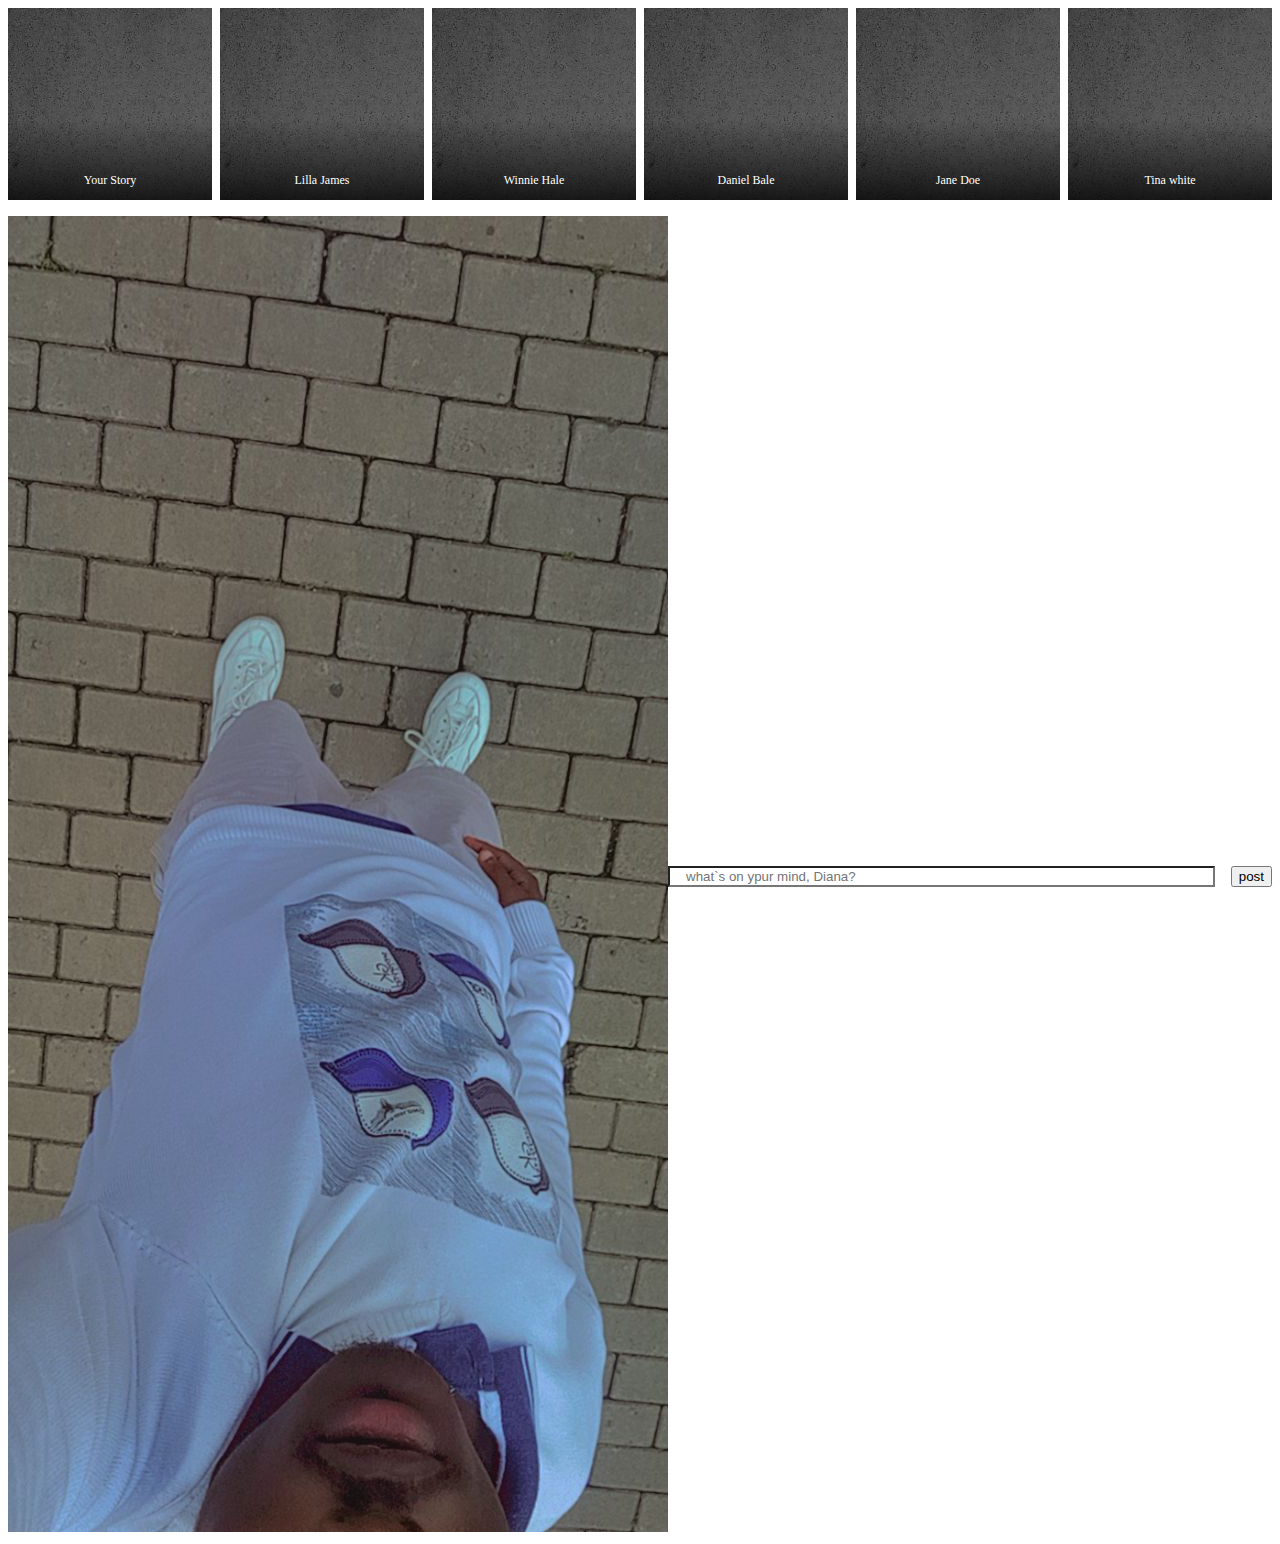
==== index.html @ 3f9f5243 "initial commit" ====
<!DOCTYPE html>
<html lang="en">
    <head>
        <meta charset="UTF-8">
        <meta name="viewport" content="width=device-width, initial-scale=1.0">
        <title>agilleSocial - esponsive Social Media</title>
        <link rel="stylesheet" href="https://unicons.iconscount.com/release/v2.1.6/css/unicons.css">
        <link type="text/css" rel="stylesheet" href="style.css">
    </head>
    <body>
        
        <!-----------------------------------MIDDLE---------------------------------->
        <div class="middle">
        <!-----------------------------------STORIES--------------------------------->
           <div class="stories">
                <div class="story">
                    <div class="profile-photo">
                        <img src="images/Snapchat-1071818339.jpg">
                    </div>
                    <p class="name">Your Story</p>
                </div>
                <div class="story">
                    <div class="profile-photo">
                        <img src="images/Snapchat-1071818339.jpg">
                    </div>
                    <p class="name">Lilla James</p>
                </div>
                <div class="story">
                    <div class="profile-photo">
                        <img src="images/Snapchat-1071818339.jpg">
                    </div>
                    <p class="name">Winnie Hale</p>
                </div>
                <div class="story">
                    <div class="profile-photo">
                        <img src="images/Snapchat-1071818339.jpg">
                    </div>
                    <p class="name">Daniel Bale</p>
                </div>
                <div class="story">
                    <div class="profile-photo">
                        <img src="images/Snapchat-1071818339.jpg">
                    </div>
                    <p class="name">Jane Doe</p>
                </div>
                <div class="story">
                    <div class="profile-photo">
                        <img src="images/Snapchat-1071818339.jpg">
                    </div>
                    <p class="name">Tina white</p>
                </div>
            </div> 
        <!-----------------------------------END OF STORIES--------------------------------->
            <form class="create-post">
                <div class="profile-picture">
                    <img src="images/Snapchat-456088513.jpg">
                </div>
                <input type="text" placeholder="what`s on ypur mind, Diana?" id="create-post">
                <input type="submit" value="post" class="btn btn-primary">
            </form>
           
        </div>
    </body>
</html>
---- style.css ----
/************** MAIN ******************/

main{
    position: relative;
    top: 5.4rem;
}

.main .container{
    display: grid;
    grid-template-columns: 18vw auto 20vw;
    column-gap: 2rem;
    position: relative;
}

/************** LEFT ******************/

main .container .left{
    height: max-content;
    position: sticky;
    top: var(--sticky-top-left);
}

main .container .left .profile{
    padding: var(--card-padding);
    background: var(--color-white);
    border-radius: var(--card-border-radius);
    display: flex;
    align-items: center;
    column-gap: 1rem;
    width: 100%;
}

/************** SIDEBAR ******************/

.left .sidebar{
    margin-top: 1rem;
    background: var(--color-white);
    border-radius: var(--card-border-radius);
}

.left .sidebar .menu-item{
    display: flex;
    align-items: center;
    height: 4rem;
    cursor: pointer;
    translate: all 300ms ease;
    position: relative;
}

.left .sidebar .menu-item:hover{
    background: var(--color-light);
}

.left .sidebar i {
    font-style: 1.4rem;
    color: var(--color-gray);
    margin-left: 2rem;
    position: relative;
}

.left ,.sidebar i .notification-count{
    background: var(--color-danger);
    color: white;
    font-style: 0.7rem;
    width: fit-content;
    border-radius: 0.8rem;
    padding: 0.1rem 0.4rem;
    position: absolute;
    top: -0.2rem;
    right: -0.3rem;
}

.left .sidebar h3{
    margin-left: 1.5rem;
    font-style: 1rem;
}

.left .sidebar .active{
    background: var(--color-light);
}

.left .sidebar .active i,
.left .sidebar .active h3 {
 color: var(--color-primary);
}

.left .sidebar .active::before{
    content: "";
    display: block;
    width: 0.5rem;
    height: 100%;
    position: absolute;
    background: var(--color-primary);
}

.left .sidebar .menu-item::first-child.active{
    border-top-left-radius: var(--card-border-radius);
    overflow: hidden;
}
.left .sidebar .menu-item::last-child.active{
    border-bottom-left-radius: var(--card-border-radius);
    overflow: hidden;
}

.left .btn{
    margin-top: 1rem;
    width: 100%;
    text-align: center;
    padding: 1rem 0;
}

/************** NOTIFICATION POPUP ******************/

.left .notification-popup{
    position: absolute;
    top: 0;
    left: 110%;
    width: 30rem;
    background: var(--color-white);
    border-radius: var(--card-border-radius);
    padding: var(--card-padding);
    box-shadow: 0 0 2rem hsl(var(--color-primary), 75%, 60% 25%);
    z-index: 8;
    display: none;
}

.left .notification-popup::before{
    content: "";
    width: 1.2rem;
    height: 1.2rem;
    display: block;
    background: var(--color-white);
    position: absolute;
    left: -0.6rem;
    transform: rotate(45deg);
}

.left.notification-popup > div{
    display: flex;
    align-items: start;
    gap: 1rem;
    margin-bottom: 1rem;
}

.left .notification-popup small{
    display: block;
}

/************** MIDDLE ******************/
.middle .stories{
    display: flex;
    justify-content: space-between;
    height: 12rem;
    gap: 0.5rem;

}

.middle .stories .story{
    padding: var(--card-padding);
    border-radius: var(--card-border-radius);
    display: flex;
    flex-direction: column;
    justify-content: space-between;
    align-items: center;
    color: white;
    font-size: 0.75rem;
    width: 100%;
    position: relative;
    overflow: hidden;
}

.middle .stories .story::before{
    content: "";
    display: block;
    width: 100%;
    height: 5rem;
    background: linear-gradient(transparent, rgb(0, 0, 0, 0.75));
    position: absolute;
    bottom: 0;
}

.middle .stories .story .name{
    z-index: 2;
}

.middle .stories .story:nth-child(1){
    background: url('images/Snapchat-1316439175.jpg')
    no-repeat center center/cover;
}
.middle .stories .story:nth-child(2){
    background: url('images/Snapchat-1316439175.jpg')
    no-repeat center center/cover;
}
.middle .stories .story:nth-child(3){
    background: url('images/Snapchat-1316439175.jpg')
    no-repeat center center/cover;
}
.middle .stories .story:nth-child(4){
    background: url('images/Snapchat-1316439175.jpg')
    no-repeat center center/cover;
}
.middle .stories .story:nth-child(5){
    background: url('images/Snapchat-1316439175.jpg')
    no-repeat center center/cover;
}
.middle .stories .story:nth-child(6){
    background: url('images/Snapchat-1316439175.jpg')
    no-repeat center center/cover;
}

.middle .story .profile-photo{
    width: 2rem;
    height: 2rem;
    align-self: start;
    border: 3px solid var(--color-primary);
}

/************** CREATE POST ******************/
.middle .create-post{
    width: 100%;
    display: flex;
    align-items: center;
    justify-content: space-between;
    margin-top: 1rem;
    background: var(--color-white);
    padding: 0.4rem var(--card-padding);
    border-radius: var(--border-radius);
}

.middle .create-post input[type='text']{
    justify-self: start;
    width: 100%;
    padding-left: 1rem;
    background: transparent;
    color: var(--color-dark);
    margin-right: 1rem;
}
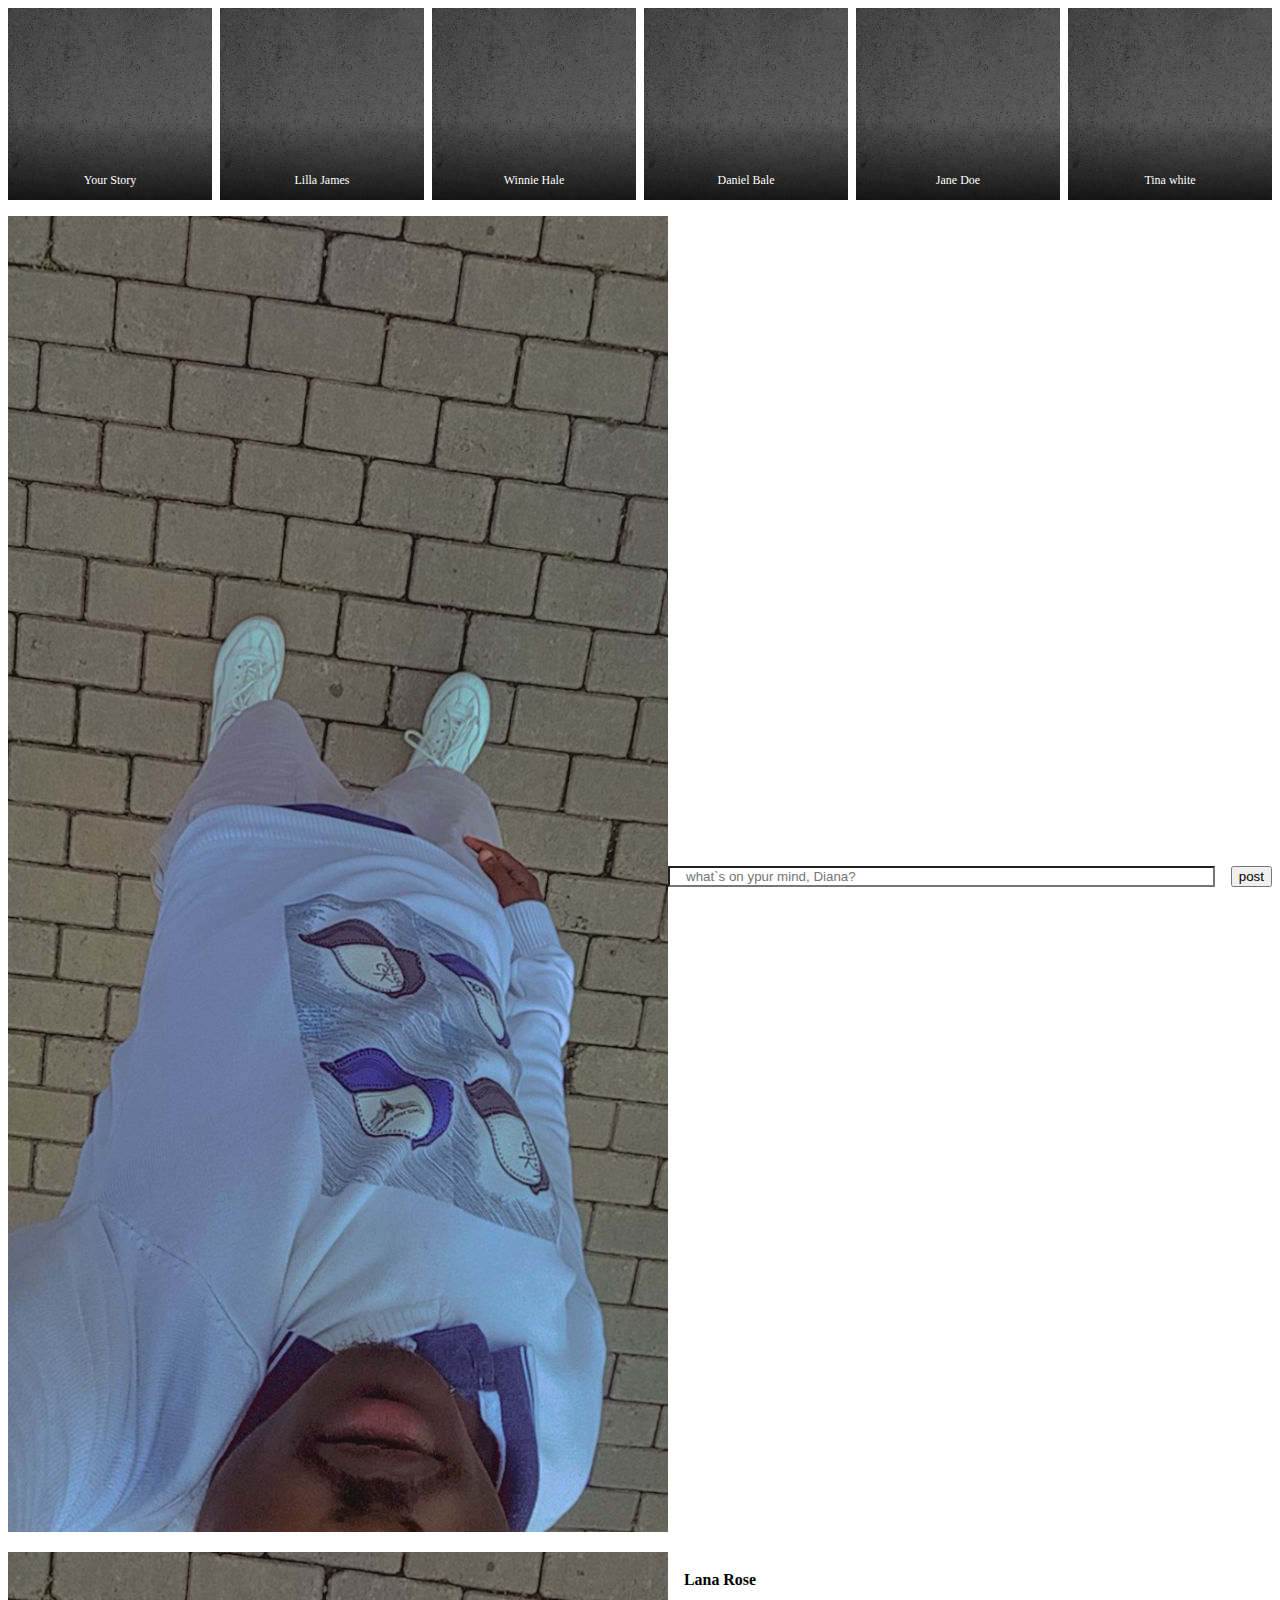
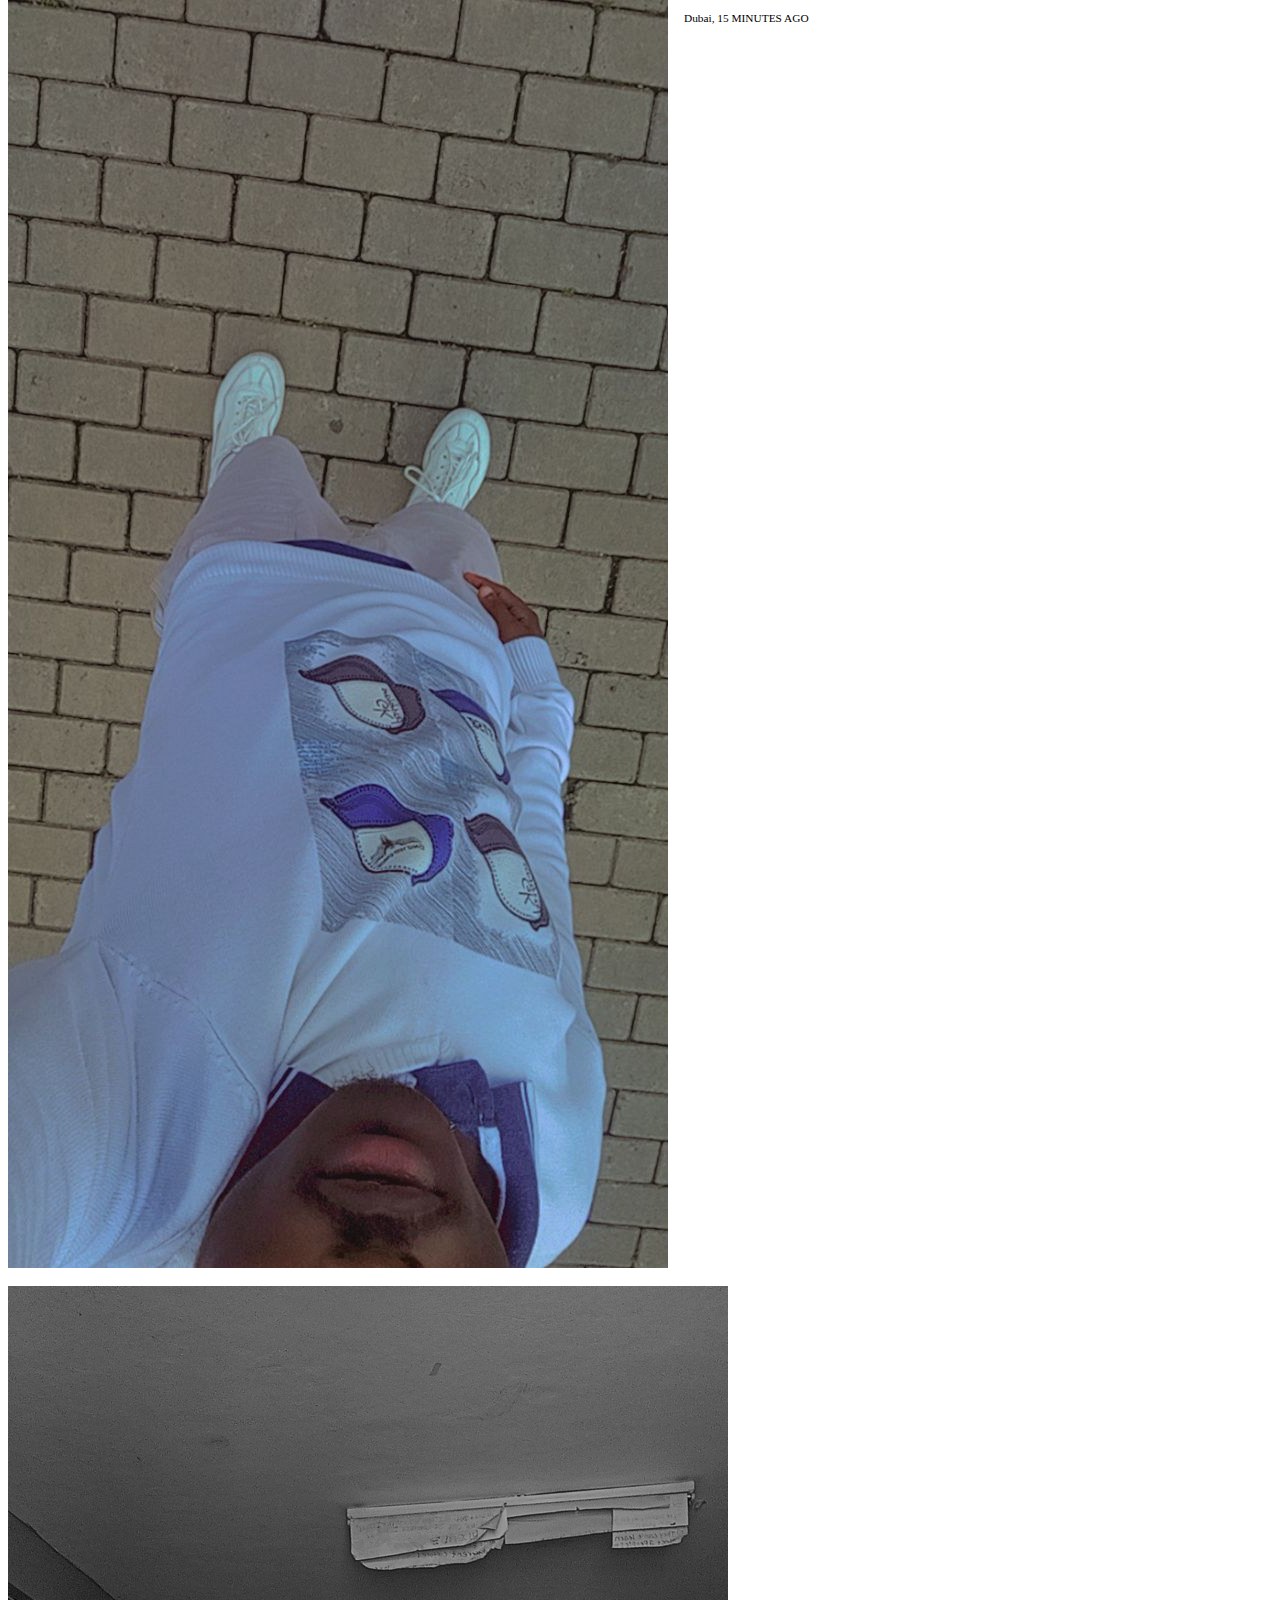
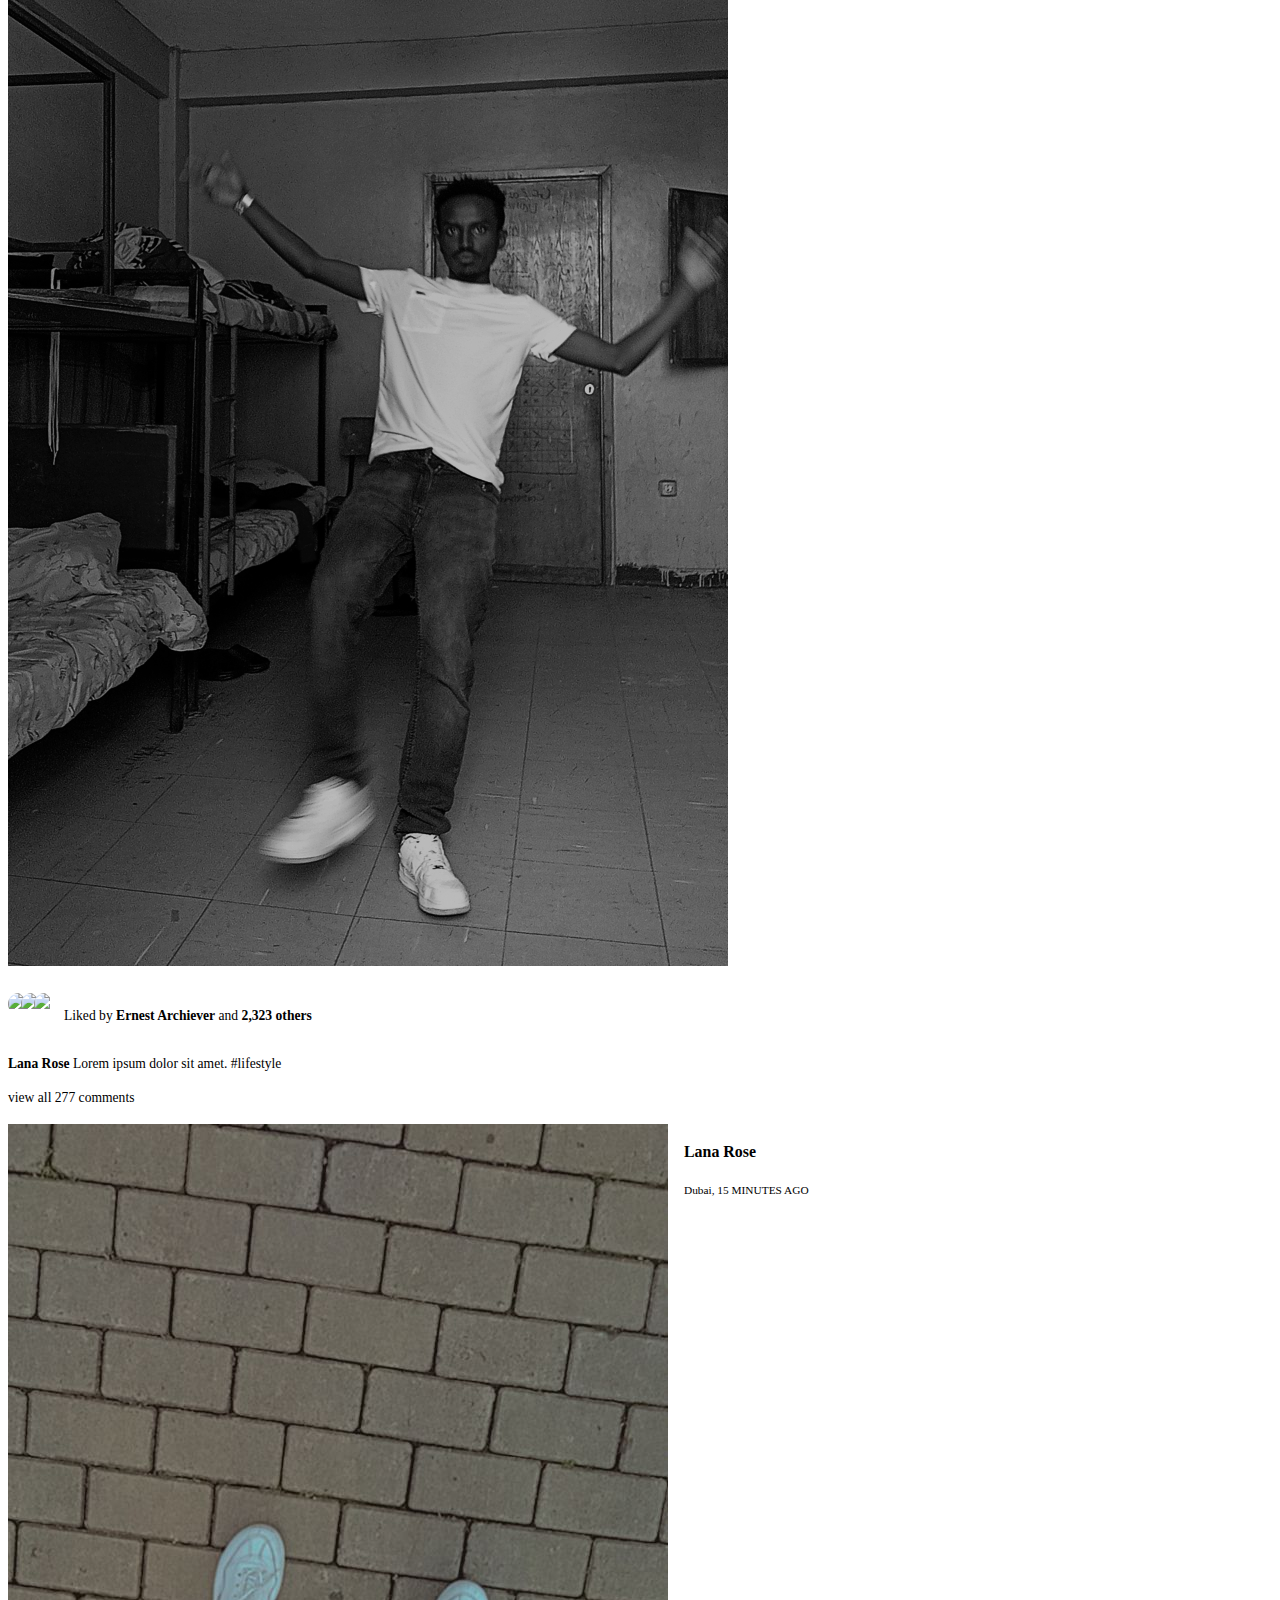
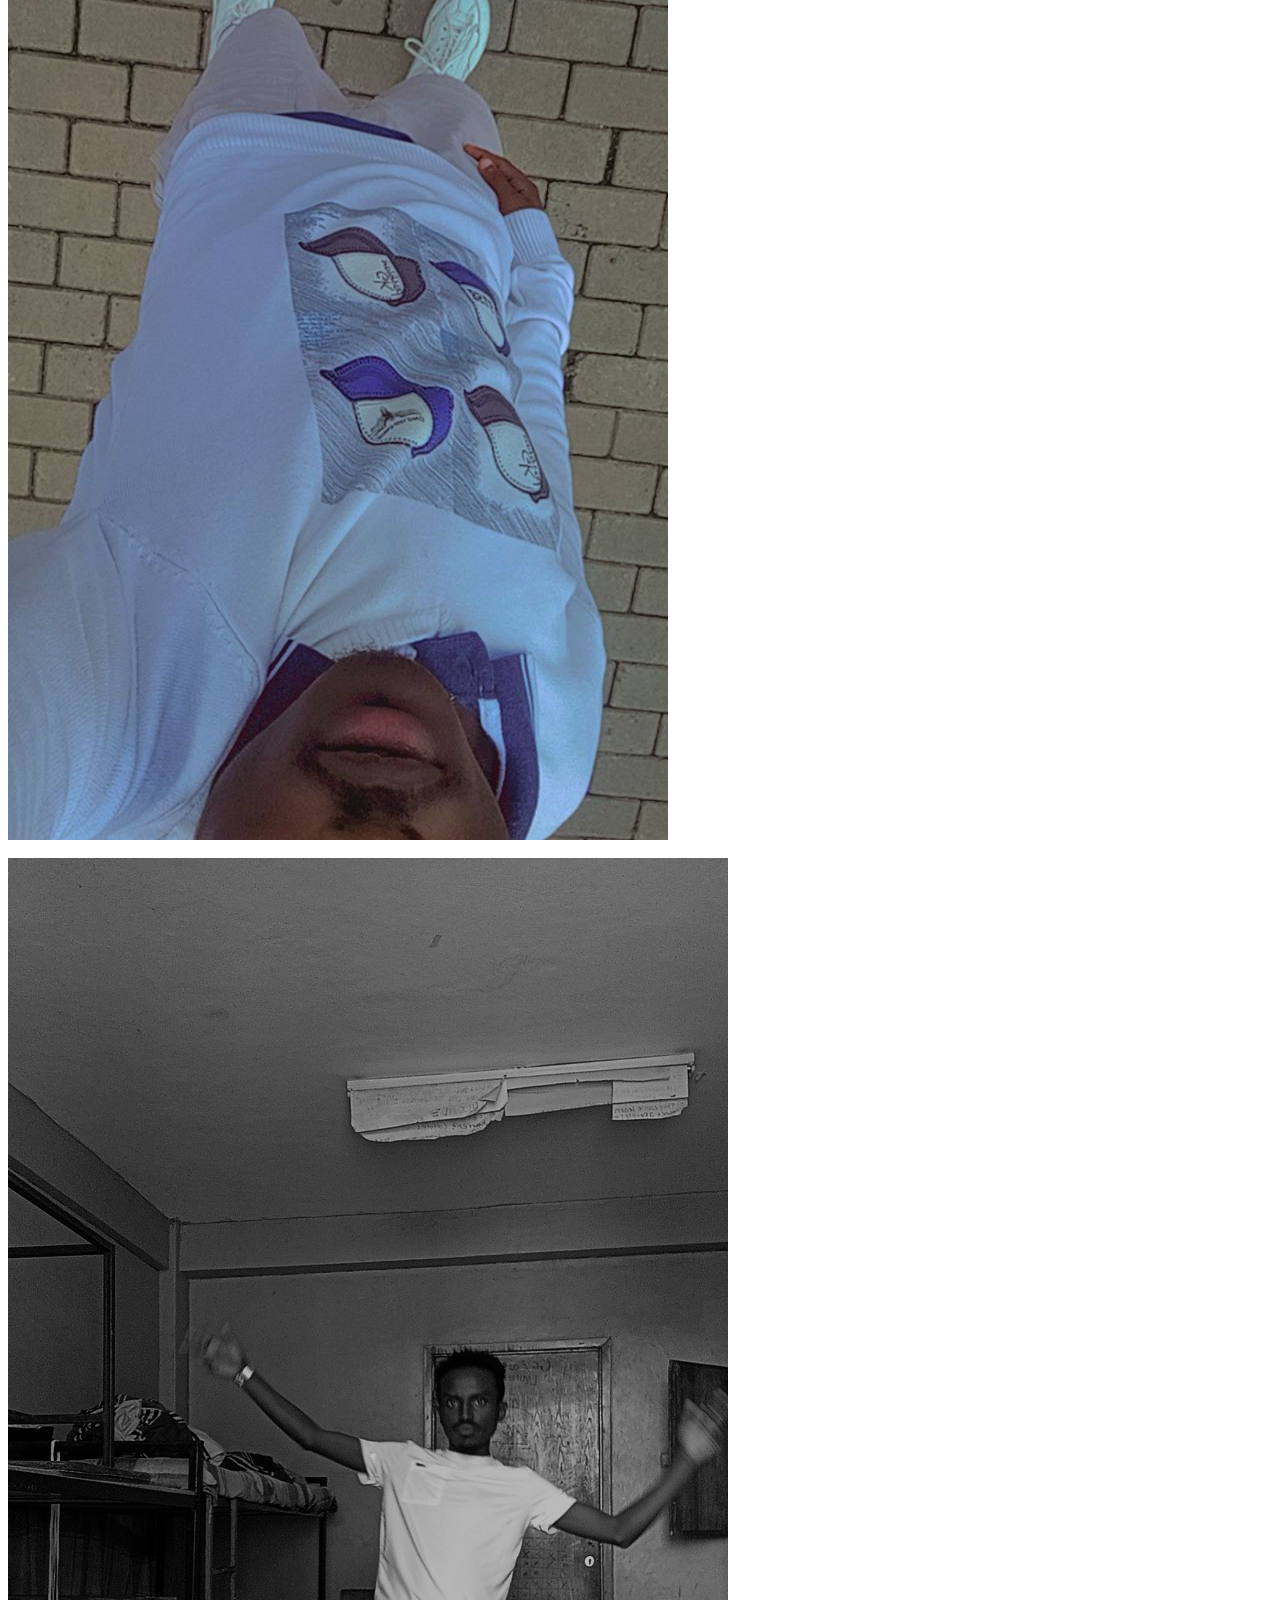
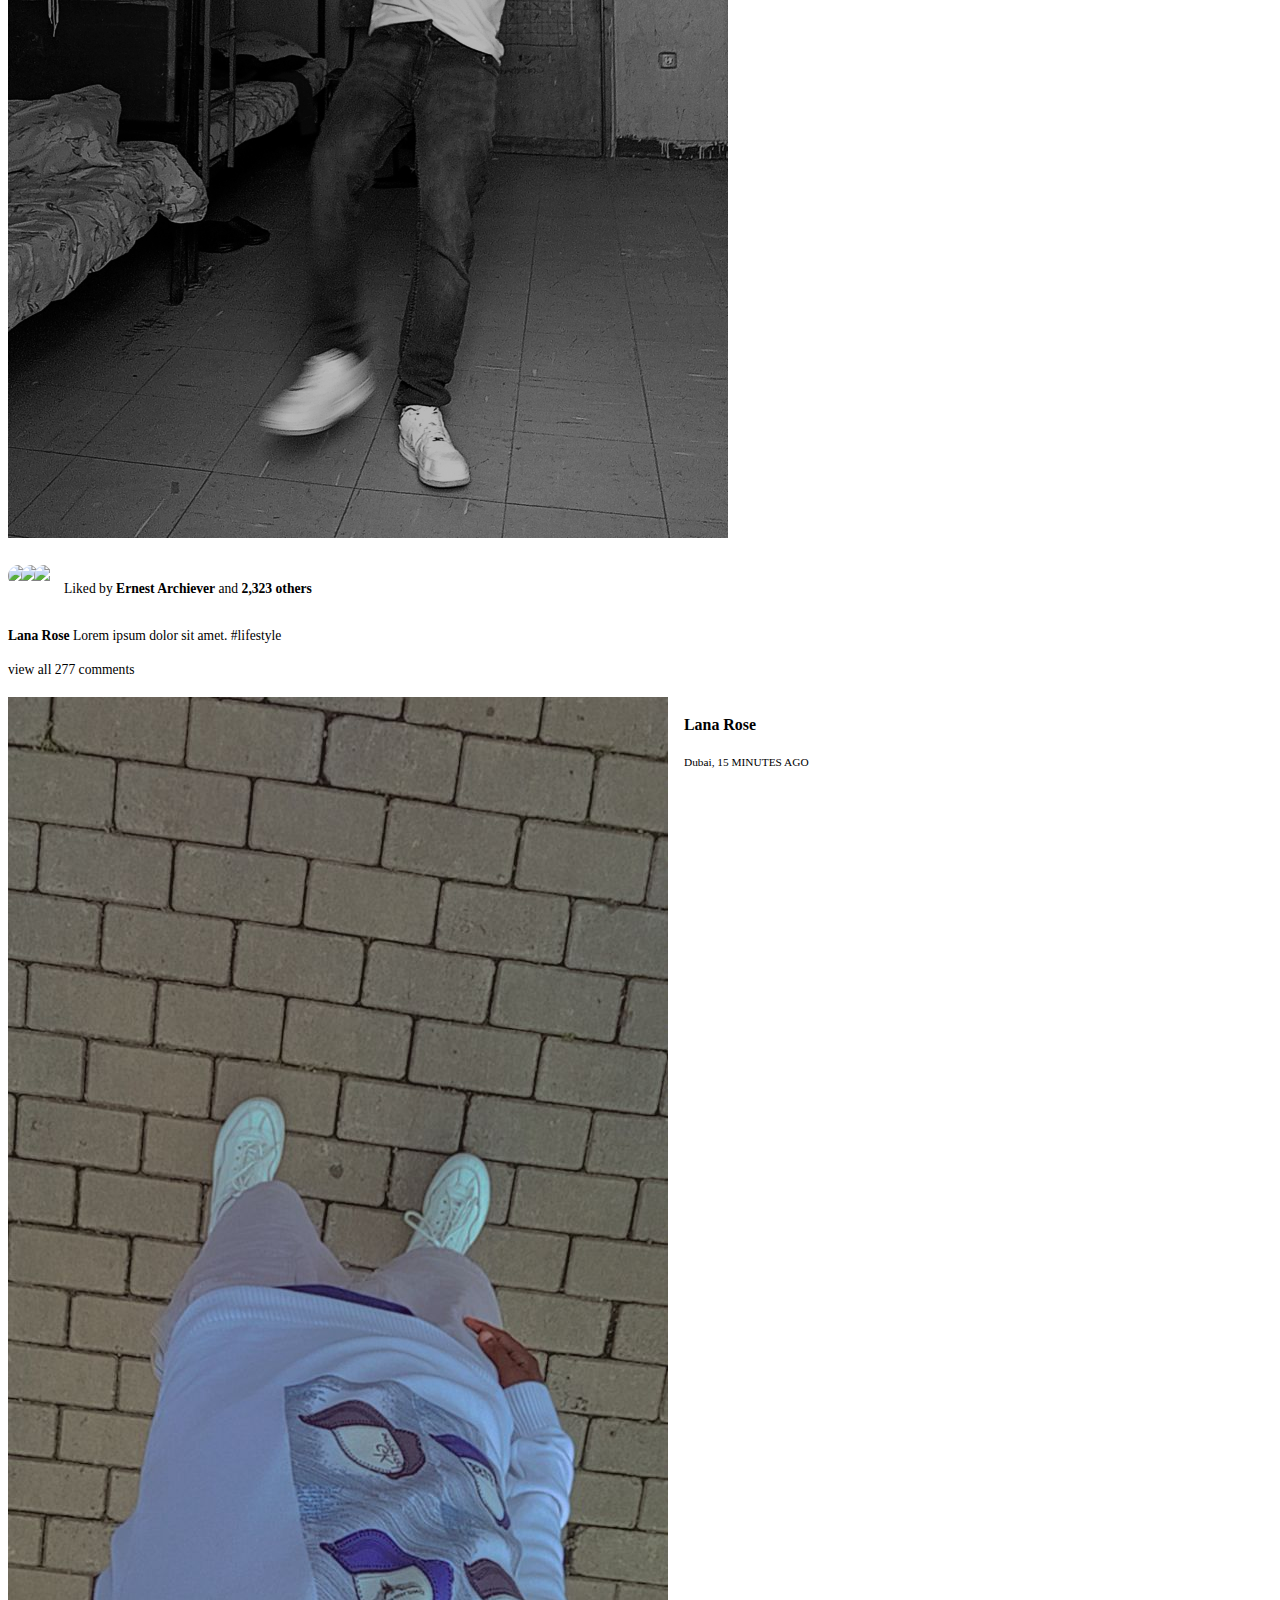
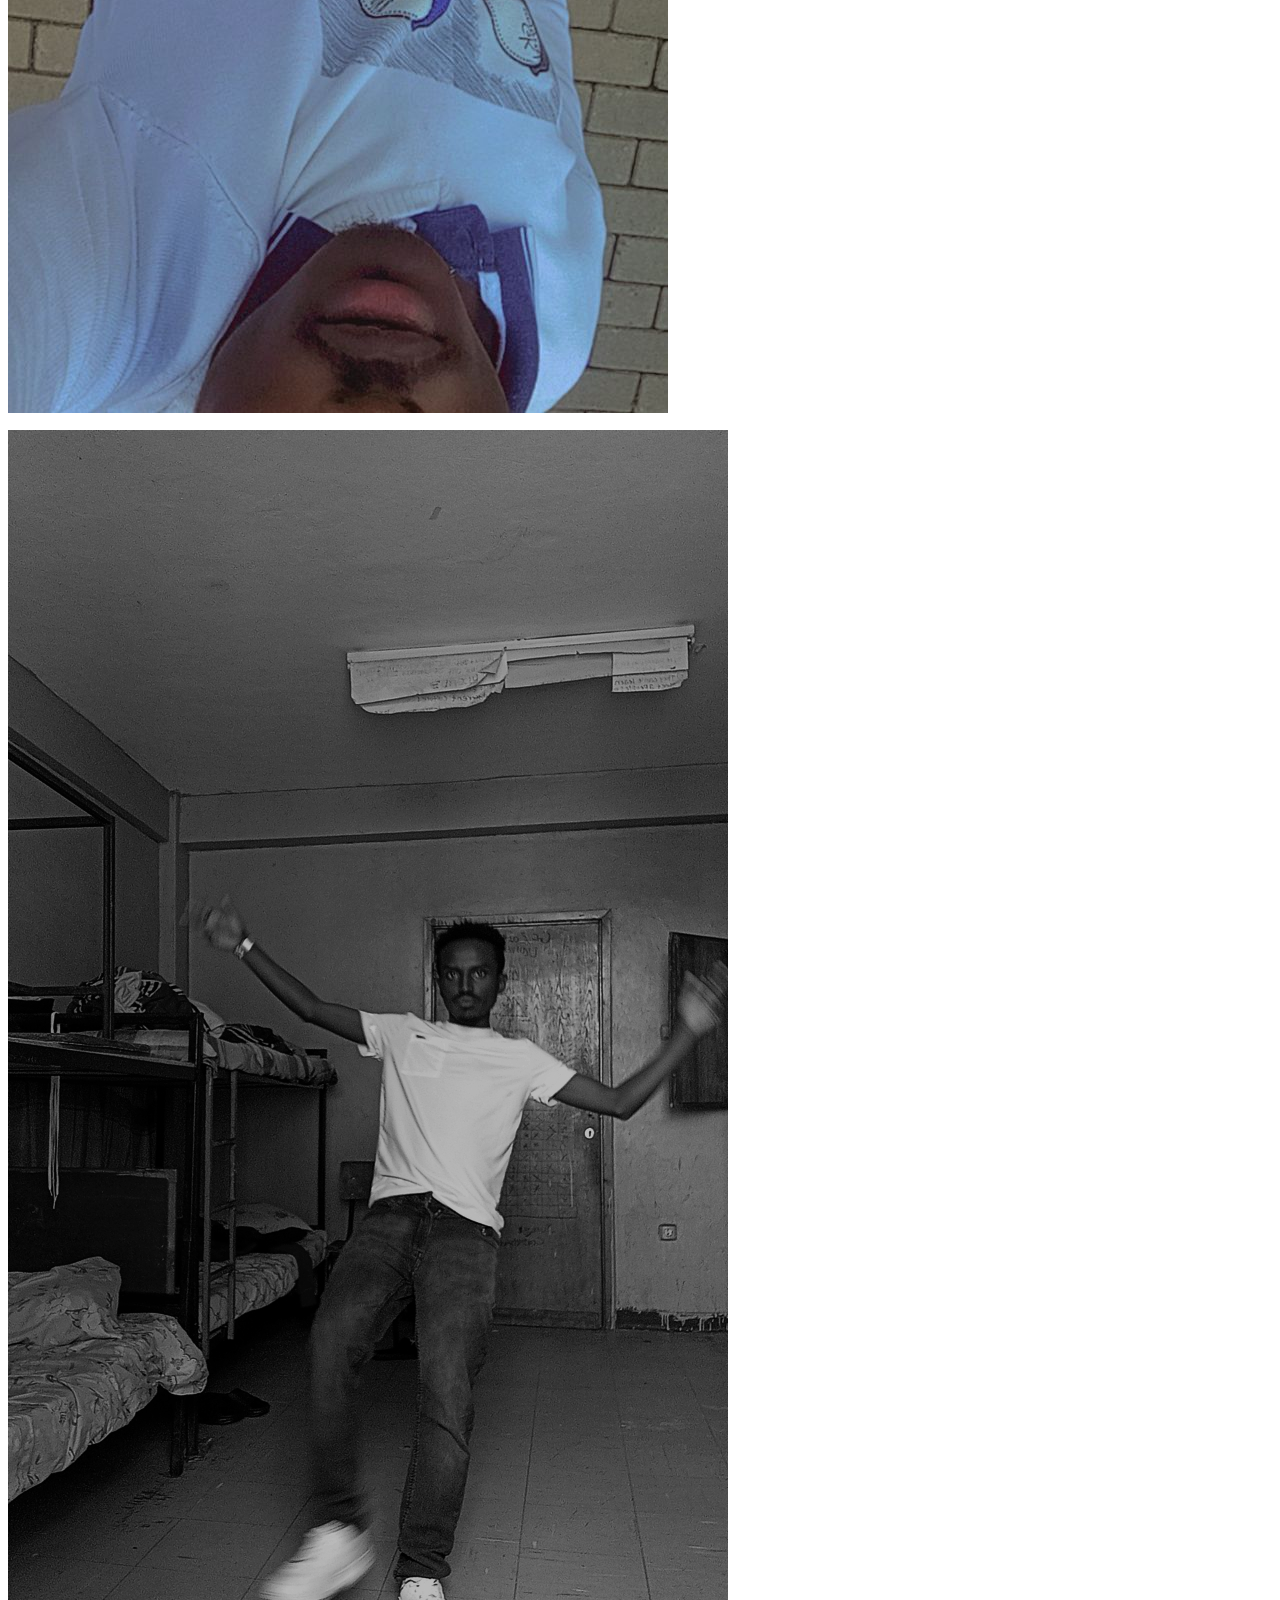
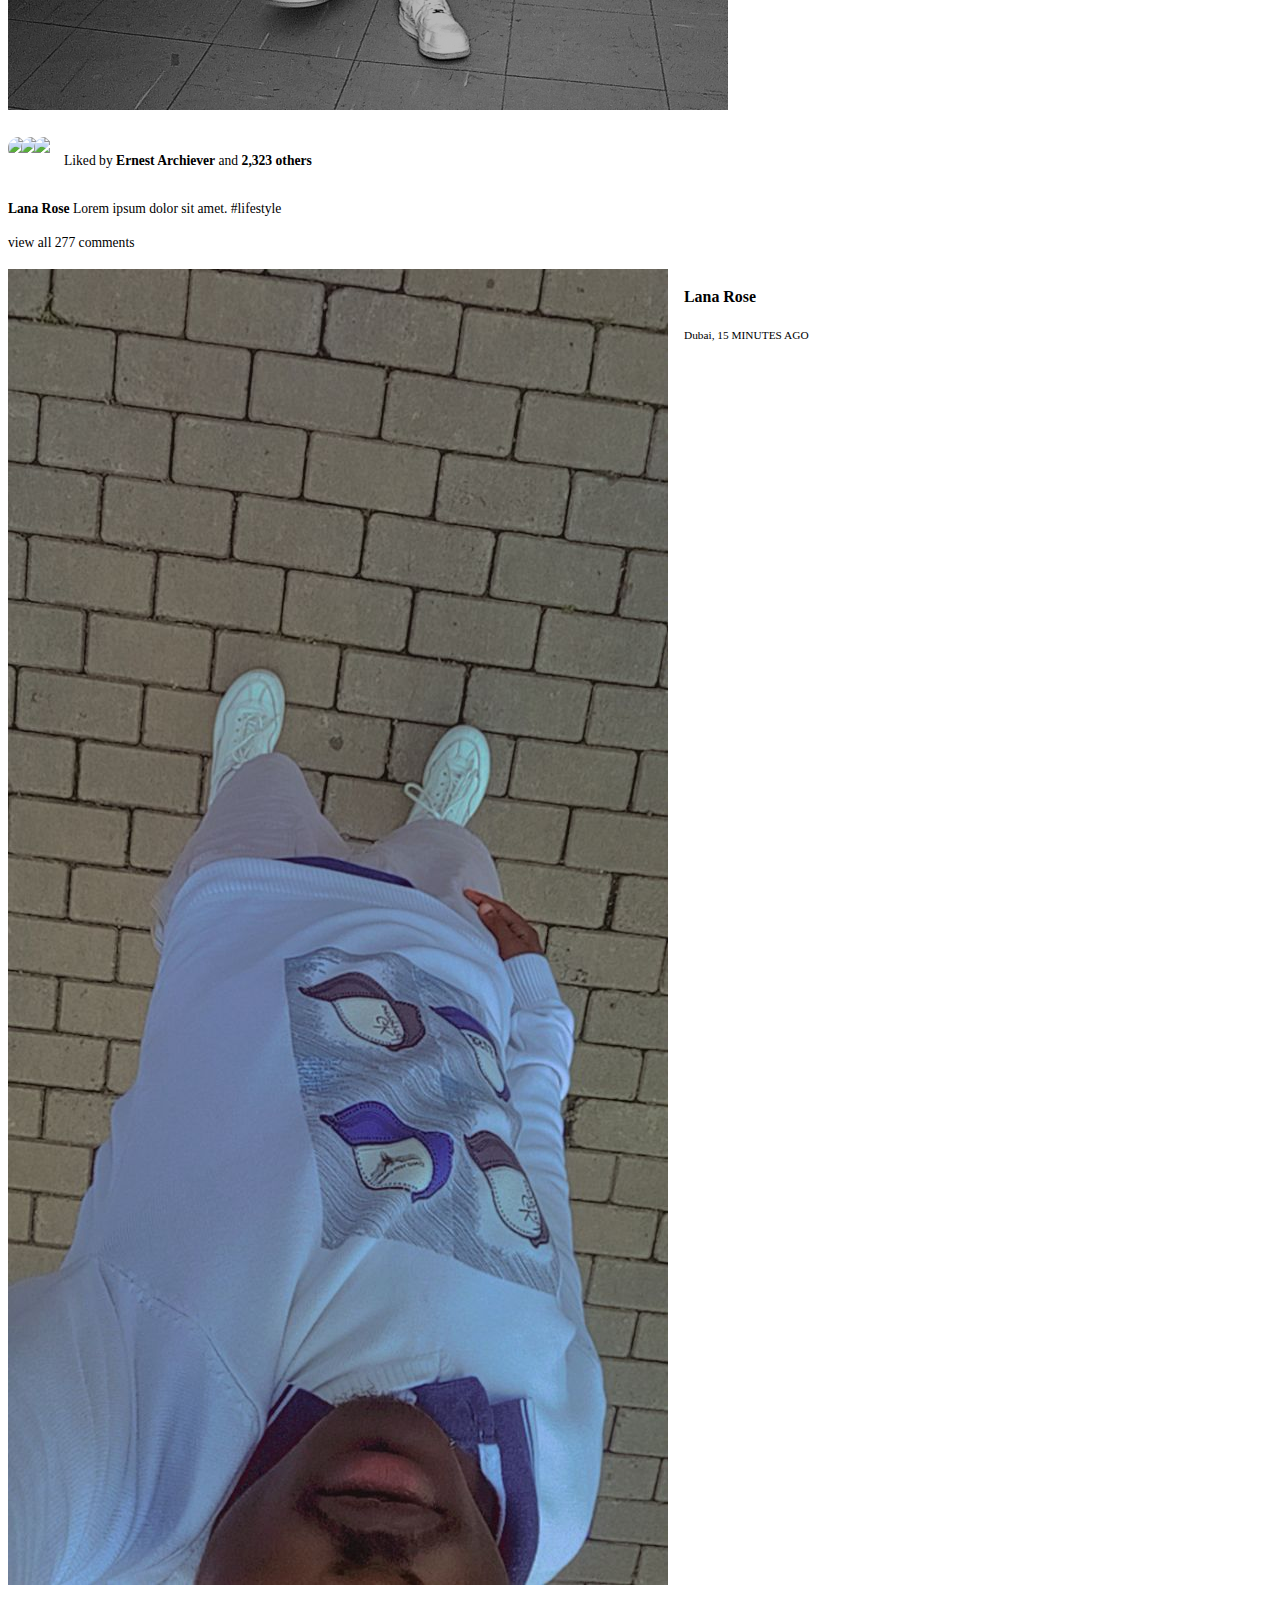
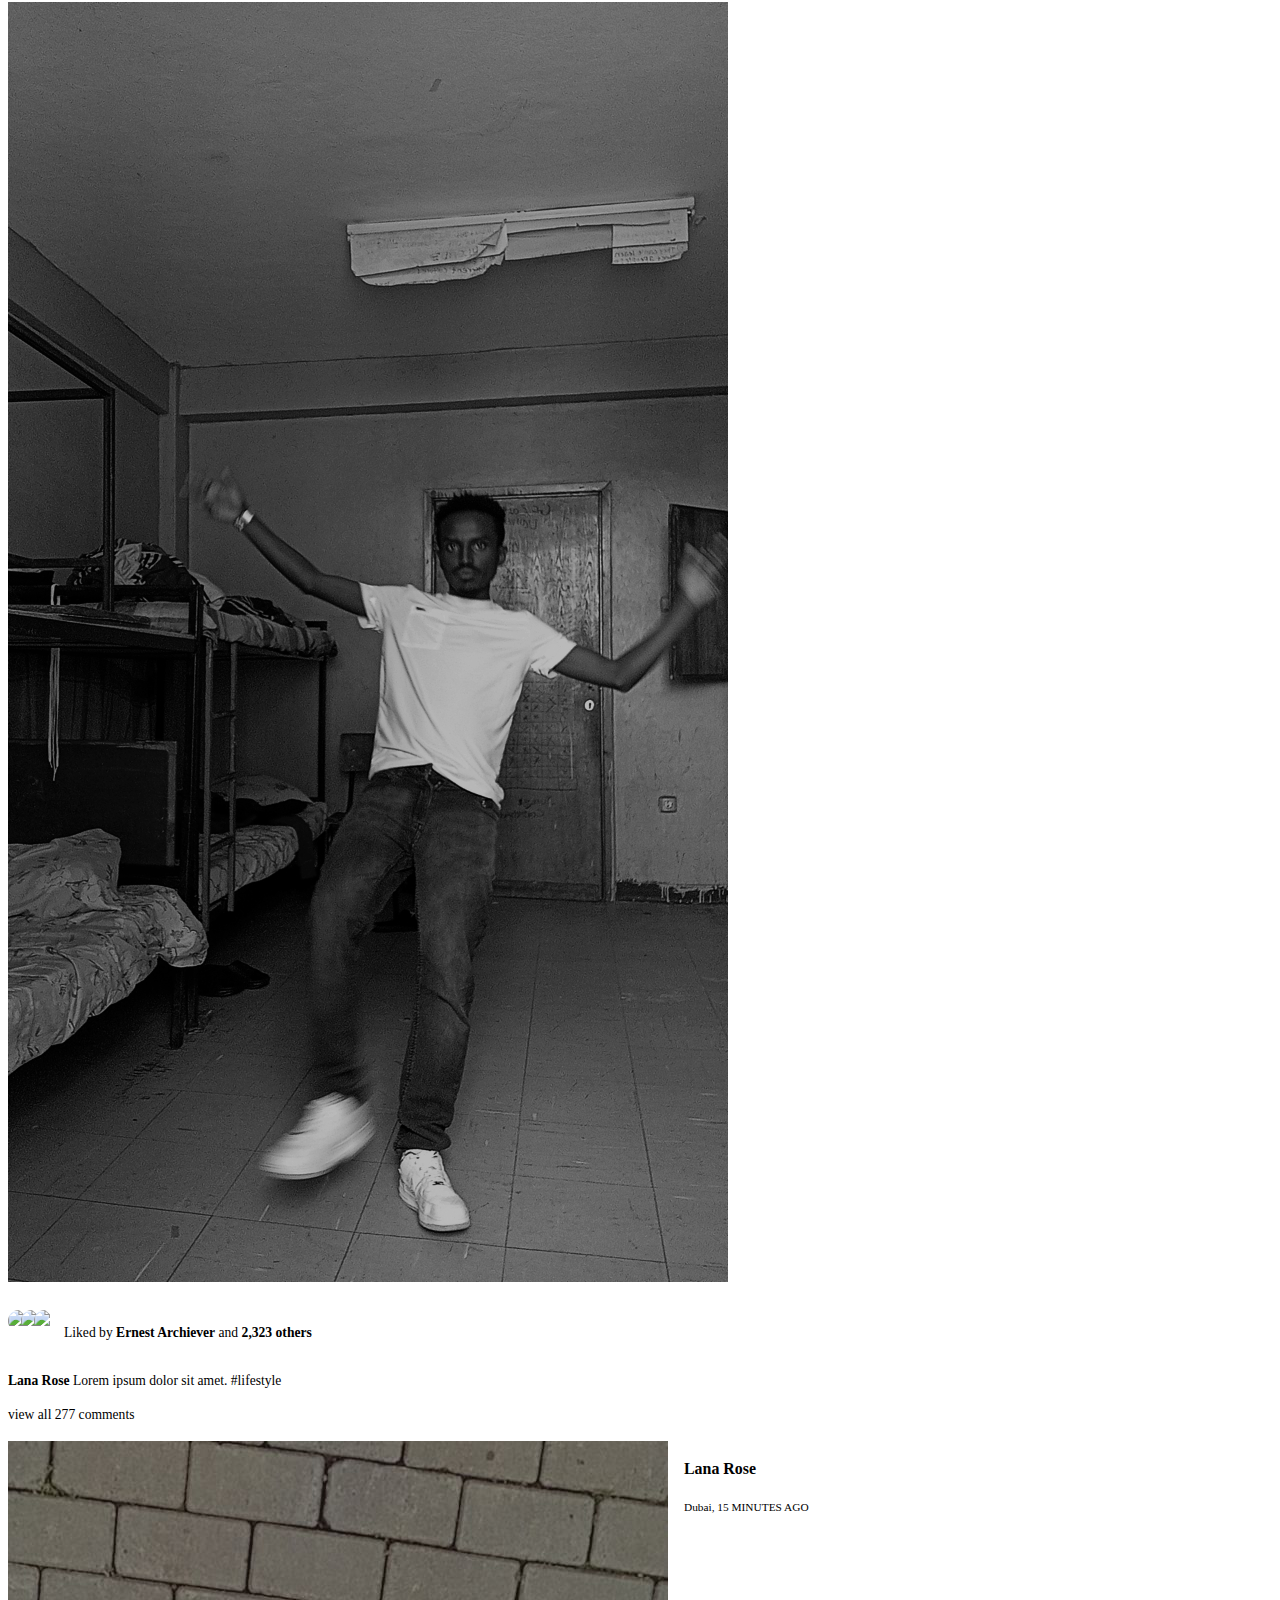
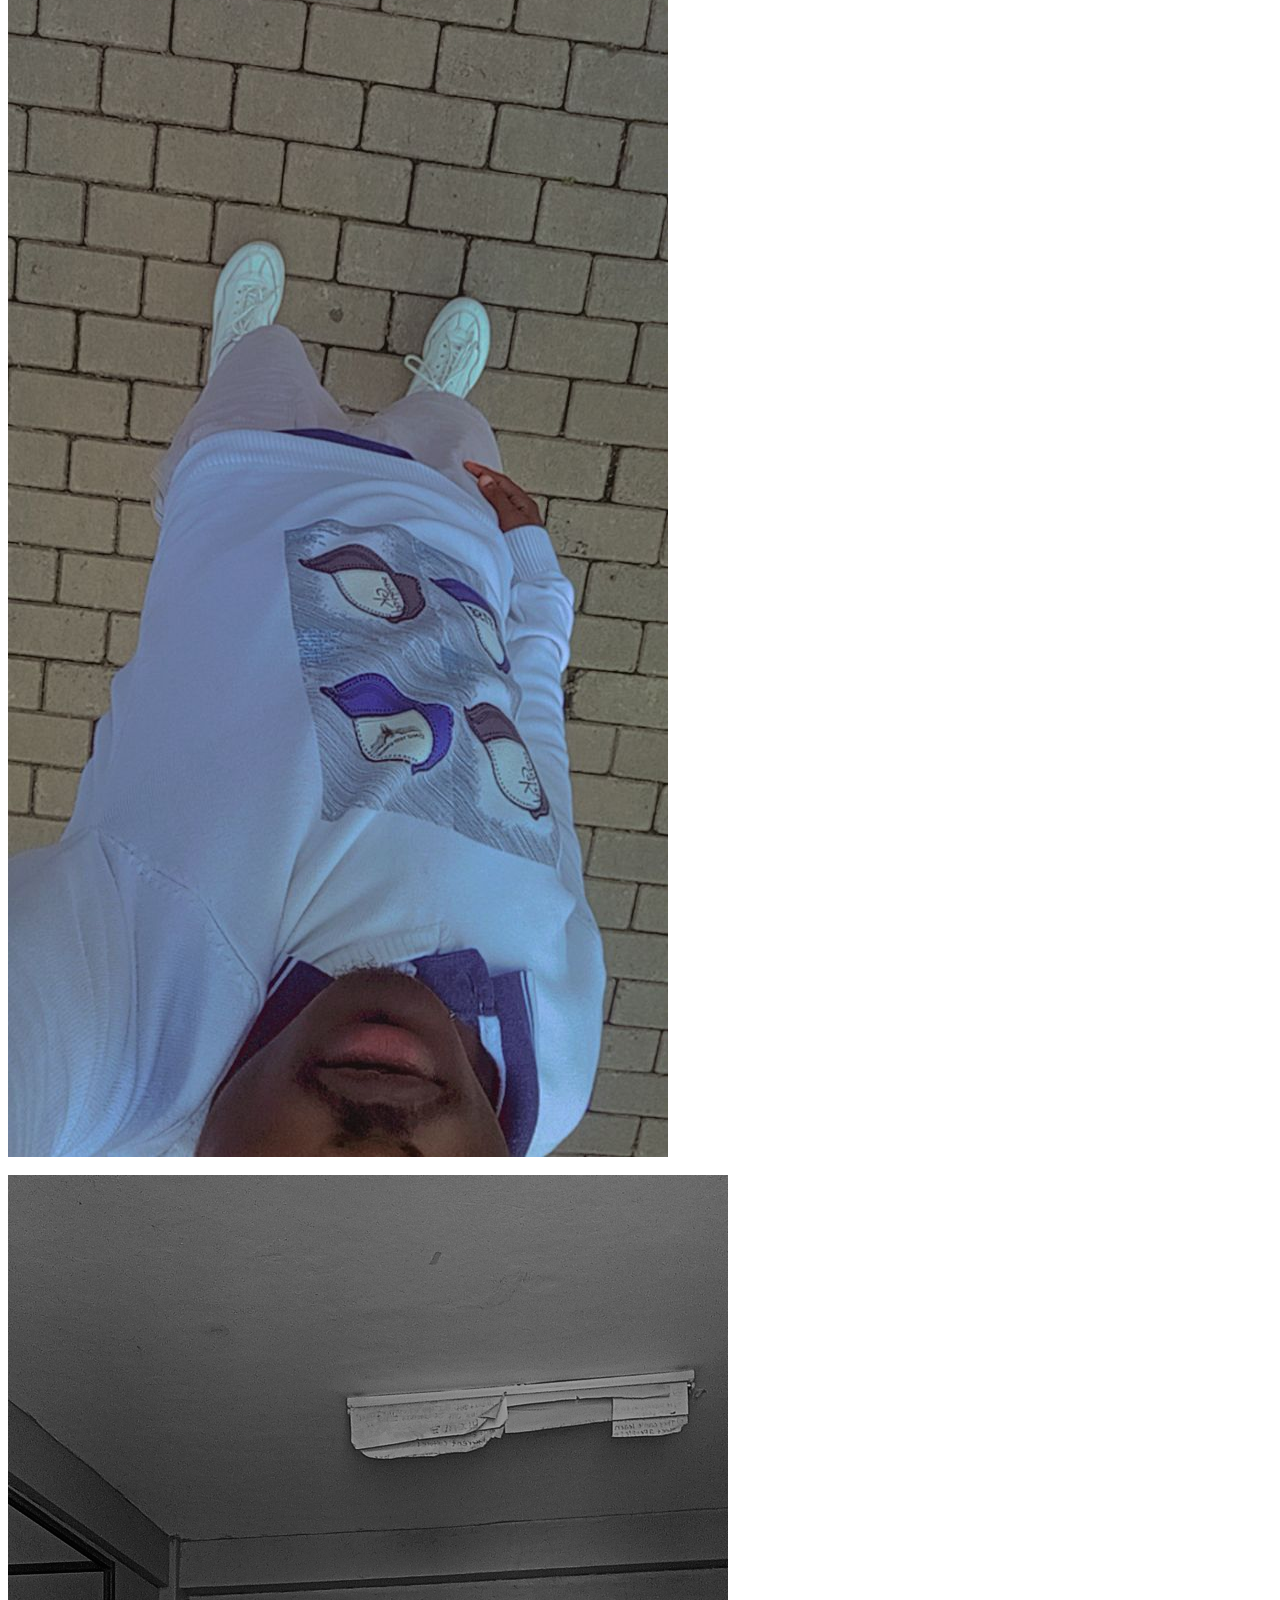
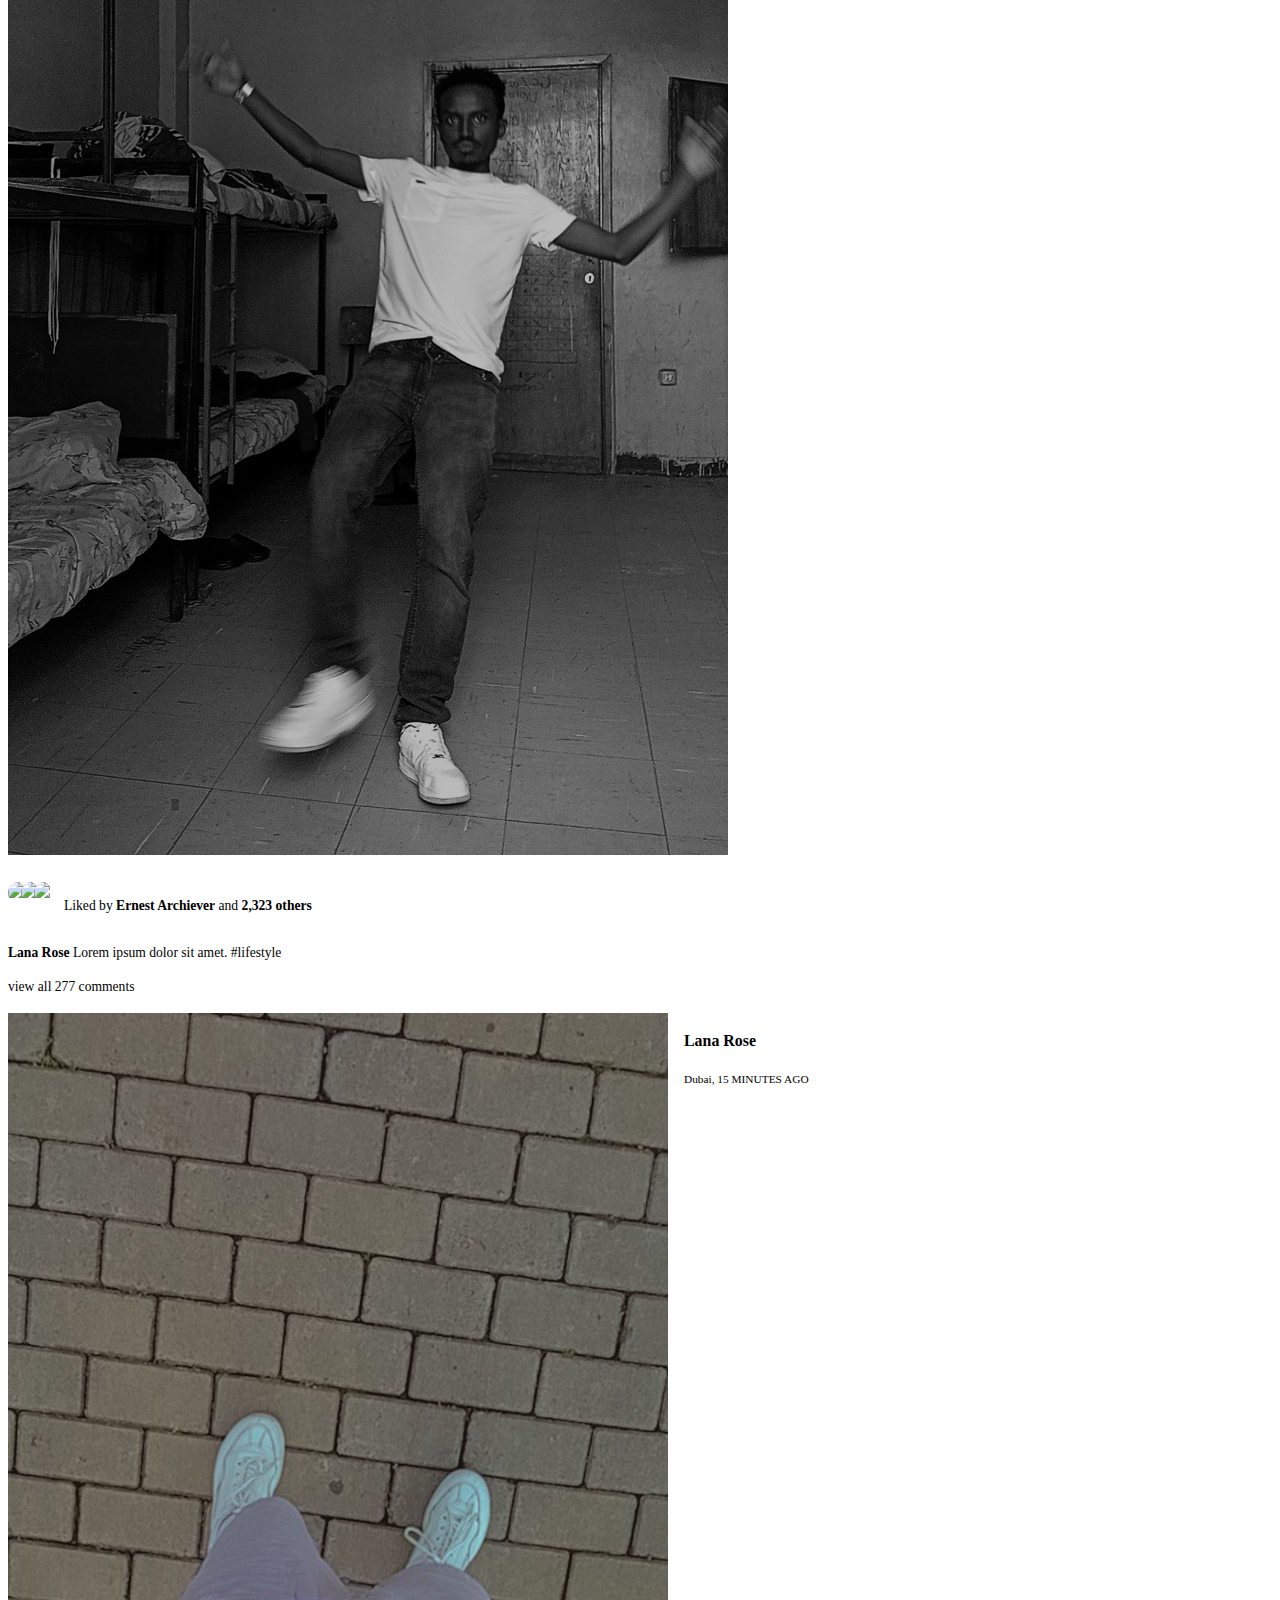
==== commit f7a2ce4f: "Initial Commit" ====
--- a/index.html
+++ b/index.html
@@ -8,11 +8,10 @@
         <link type="text/css" rel="stylesheet" href="style.css">
     </head>
     <body>
-        
         <!-----------------------------------MIDDLE---------------------------------->
         <div class="middle">
-        <!-----------------------------------STORIES--------------------------------->
-           <div class="stories">
+            <!-----------------------------------STORIES--------------------------------->
+            <div class="stories">
                 <div class="story">
                     <div class="profile-photo">
                         <img src="images/Snapchat-1071818339.jpg">
@@ -49,8 +48,8 @@
                     </div>
                     <p class="name">Tina white</p>
                 </div>
-            </div> 
-        <!-----------------------------------END OF STORIES--------------------------------->
+            </div>
+            <!-----------------------------------END OF STORIES--------------------------------->
             <form class="create-post">
                 <div class="profile-picture">
                     <img src="images/Snapchat-456088513.jpg">
@@ -58,7 +57,614 @@
                 <input type="text" placeholder="what`s on ypur mind, Diana?" id="create-post">
                 <input type="submit" value="post" class="btn btn-primary">
             </form>
-           
+            <!-----------------------------------FEEDS--------------------------------->
+            <div class="feeds">
+                <!-----------------------------------FEED 1--------------------------------->
+                <div class="feed">
+                    <div class="head">
+                        <div class="user">
+                            <div class="profile-photo">
+                                <img src="images/Snapchat-456088513.jpg">
+                            </div>
+                            <div class="info">
+                                <h3>Lana Rose</h3>
+                                <small>Dubai, 15 MINUTES AGO</small>
+                            </div>
+                        </div>
+                        <span class="edit">
+                            <i class="uil uil-ellipsis-h"></i>
+                        </span>
+                    </div>
+                    <div class="photo">
+                        <img src="images/Snapchat-687072204.jpg" alt="">
+                    </div>
+                    <div class="action-buttons">
+                        <div class="interaction-buttons">
+                            <span>
+                                <i class="uil uil-heart"></i>
+                            </span>
+                            <span>
+                                <i class="uil uil-comment-dots"></i>
+                            </span>
+                            <span>
+                                <i class="uil uil-share-alt"></i>
+                            </span>
+                        </div>
+                        <div class="bookmark">
+                            <span>
+                                <i class="uil uil-bookmark-full"></i>
+                            </span>
+                        </div>
+                    </div>
+                    <div class="liked-by">
+                        <span>
+                            <img src="images/Snapchat-79531808.jpg>">
+                        </span>
+                        <span>
+                            <img src="images/Snapchat-79531808.jpg>">
+                        </span>
+                        <span>
+                            <img src="images/Snapchat-79531808.jpg>">
+                        </span>
+                        <p>
+                            Liked by
+                            <b>Ernest Archiever</b>
+                            and
+                            <b>2,323 others</b>
+                        </p>
+                    </div>
+                    <div class="caption">
+                        <p>
+                            <b>Lana Rose</b>
+                            Lorem ipsum dolor sit amet.
+                            <span class="harsh-tag">#lifestyle</span>
+                        </p>
+                    </div>
+                    <div class="comments text-muted">
+                        view all 277 comments
+                    </div>
+                </div>
+                <!-----------------------------------END OF FEED 1--------------------------------->
+                <!-----------------------------------FEED 2--------------------------------->
+                <div class="feed">
+                    <div class="head">
+                        <div class="user">
+                            <div class="profile-photo">
+                                <img src="images/Snapchat-456088513.jpg">
+                            </div>
+                            <div class="info">
+                                <h3>Lana Rose</h3>
+                                <small>Dubai, 15 MINUTES AGO</small>
+                            </div>
+                        </div>
+                        <span class="edit">
+                            <i class="uil uil-ellipsis-h"></i>
+                        </span>
+                    </div>
+                    <div class="photo">
+                        <img src="images/Snapchat-687072204.jpg" alt="">
+                    </div>
+                    <div class="action-buttons">
+                        <div class="interaction-buttons">
+                            <span>
+                                <i class="uil uil-heart"></i>
+                            </span>
+                            <span>
+                                <i class="uil uil-comment-dots"></i>
+                            </span>
+                            <span>
+                                <i class="uil uil-share-alt"></i>
+                            </span>
+                        </div>
+                        <div class="bookmark">
+                            <span>
+                                <i class="uil uil-bookmark-full"></i>
+                            </span>
+                        </div>
+                    </div>
+                    <div class="liked-by">
+                        <span>
+                            <img src="images/Snapchat-79531808.jpg>">
+                        </span>
+                        <span>
+                            <img src="images/Snapchat-79531808.jpg>">
+                        </span>
+                        <span>
+                            <img src="images/Snapchat-79531808.jpg>">
+                        </span>
+                        <p>
+                            Liked by
+                            <b>Ernest Archiever</b>
+                            and
+                            <b>2,323 others</b>
+                        </p>
+                    </div>
+                    <div class="caption">
+                        <p>
+                            <b>Lana Rose</b>
+                            Lorem ipsum dolor sit amet.
+                            <span class="harsh-tag">#lifestyle</span>
+                        </p>
+                    </div>
+                    <div class="comments text-muted">
+                        view all 277 comments
+                    </div>
+                </div>
+                <!-----------------------------------END OF FEED 2--------------------------------->
+                <!-----------------------------------FEED 3--------------------------------->
+                <div class="feed">
+                    <div class="head">
+                        <div class="user">
+                            <div class="profile-photo">
+                                <img src="images/Snapchat-456088513.jpg">
+                            </div>
+                            <div class="info">
+                                <h3>Lana Rose</h3>
+                                <small>Dubai, 15 MINUTES AGO</small>
+                            </div>
+                        </div>
+                        <span class="edit">
+                            <i class="uil uil-ellipsis-h"></i>
+                        </span>
+                    </div>
+                    <div class="photo">
+                        <img src="images/Snapchat-687072204.jpg" alt="">
+                    </div>
+                    <div class="action-buttons">
+                        <div class="interaction-buttons">
+                            <span>
+                                <i class="uil uil-heart"></i>
+                            </span>
+                            <span>
+                                <i class="uil uil-comment-dots"></i>
+                            </span>
+                            <span>
+                                <i class="uil uil-share-alt"></i>
+                            </span>
+                        </div>
+                        <div class="bookmark">
+                            <span>
+                                <i class="uil uil-bookmark-full"></i>
+                            </span>
+                        </div>
+                    </div>
+                    <div class="liked-by">
+                        <span>
+                            <img src="images/Snapchat-79531808.jpg>">
+                        </span>
+                        <span>
+                            <img src="images/Snapchat-79531808.jpg>">
+                        </span>
+                        <span>
+                            <img src="images/Snapchat-79531808.jpg>">
+                        </span>
+                        <p>
+                            Liked by
+                            <b>Ernest Archiever</b>
+                            and
+                            <b>2,323 others</b>
+                        </p>
+                    </div>
+                    <div class="caption">
+                        <p>
+                            <b>Lana Rose</b>
+                            Lorem ipsum dolor sit amet.
+                            <span class="harsh-tag">#lifestyle</span>
+                        </p>
+                    </div>
+                    <div class="comments text-muted">
+                        view all 277 comments
+                    </div>
+                </div>
+                <!-----------------------------------END OF FEED 3--------------------------------->
+                <!-----------------------------------FEED 4--------------------------------->
+                <div class="feed">
+                    <div class="head">
+                        <div class="user">
+                            <div class="profile-photo">
+                                <img src="images/Snapchat-456088513.jpg">
+                            </div>
+                            <div class="info">
+                                <h3>Lana Rose</h3>
+                                <small>Dubai, 15 MINUTES AGO</small>
+                            </div>
+                        </div>
+                        <span class="edit">
+                            <i class="uil uil-ellipsis-h"></i>
+                        </span>
+                    </div>
+                    <div class="photo">
+                        <img src="images/Snapchat-687072204.jpg" alt="">
+                    </div>
+                    <div class="action-buttons">
+                        <div class="interaction-buttons">
+                            <span>
+                                <i class="uil uil-heart"></i>
+                            </span>
+                            <span>
+                                <i class="uil uil-comment-dots"></i>
+                            </span>
+                            <span>
+                                <i class="uil uil-share-alt"></i>
+                            </span>
+                        </div>
+                        <div class="bookmark">
+                            <span>
+                                <i class="uil uil-bookmark-full"></i>
+                            </span>
+                        </div>
+                    </div>
+                    <div class="liked-by">
+                        <span>
+                            <img src="images/Snapchat-79531808.jpg>">
+                        </span>
+                        <span>
+                            <img src="images/Snapchat-79531808.jpg>">
+                        </span>
+                        <span>
+                            <img src="images/Snapchat-79531808.jpg>">
+                        </span>
+                        <p>
+                            Liked by
+                            <b>Ernest Archiever</b>
+                            and
+                            <b>2,323 others</b>
+                        </p>
+                    </div>
+                    <div class="caption">
+                        <p>
+                            <b>Lana Rose</b>
+                            Lorem ipsum dolor sit amet.
+                            <span class="harsh-tag">#lifestyle</span>
+                        </p>
+                    </div>
+                    <div class="comments text-muted">
+                        view all 277 comments
+                    </div>
+                </div>
+                <!-----------------------------------END OF FEED 4--------------------------------->
+                <!-----------------------------------FEED 5--------------------------------->
+                <div class="feed">
+                    <div class="head">
+                        <div class="user">
+                            <div class="profile-photo">
+                                <img src="images/Snapchat-456088513.jpg">
+                            </div>
+                            <div class="info">
+                                <h3>Lana Rose</h3>
+                                <small>Dubai, 15 MINUTES AGO</small>
+                            </div>
+                        </div>
+                        <span class="edit">
+                            <i class="uil uil-ellipsis-h"></i>
+                        </span>
+                    </div>
+                    <div class="photo">
+                        <img src="images/Snapchat-687072204.jpg" alt="">
+                    </div>
+                    <div class="action-buttons">
+                        <div class="interaction-buttons">
+                            <span>
+                                <i class="uil uil-heart"></i>
+                            </span>
+                            <span>
+                                <i class="uil uil-comment-dots"></i>
+                            </span>
+                            <span>
+                                <i class="uil uil-share-alt"></i>
+                            </span>
+                        </div>
+                        <div class="bookmark">
+                            <span>
+                                <i class="uil uil-bookmark-full"></i>
+                            </span>
+                        </div>
+                    </div>
+                    <div class="liked-by">
+                        <span>
+                            <img src="images/Snapchat-79531808.jpg>">
+                        </span>
+                        <span>
+                            <img src="images/Snapchat-79531808.jpg>">
+                        </span>
+                        <span>
+                            <img src="images/Snapchat-79531808.jpg>">
+                        </span>
+                        <p>
+                            Liked by
+                            <b>Ernest Archiever</b>
+                            and
+                            <b>2,323 others</b>
+                        </p>
+                    </div>
+                    <div class="caption">
+                        <p>
+                            <b>Lana Rose</b>
+                            Lorem ipsum dolor sit amet.
+                            <span class="harsh-tag">#lifestyle</span>
+                        </p>
+                    </div>
+                    <div class="comments text-muted">
+                        view all 277 comments
+                    </div>
+                </div>
+                <!-----------------------------------END OF FEED 5--------------------------------->
+                <!-----------------------------------FEED 6--------------------------------->
+                <div class="feed">
+                    <div class="head">
+                        <div class="user">
+                            <div class="profile-photo">
+                                <img src="images/Snapchat-456088513.jpg">
+                            </div>
+                            <div class="info">
+                                <h3>Lana Rose</h3>
+                                <small>Dubai, 15 MINUTES AGO</small>
+                            </div>
+                        </div>
+                        <span class="edit">
+                            <i class="uil uil-ellipsis-h"></i>
+                        </span>
+                    </div>
+                    <div class="photo">
+                        <img src="images/Snapchat-687072204.jpg" alt="">
+                    </div>
+                    <div class="action-buttons">
+                        <div class="interaction-buttons">
+                            <span>
+                                <i class="uil uil-heart"></i>
+                            </span>
+                            <span>
+                                <i class="uil uil-comment-dots"></i>
+                            </span>
+                            <span>
+                                <i class="uil uil-share-alt"></i>
+                            </span>
+                        </div>
+                        <div class="bookmark">
+                            <span>
+                                <i class="uil uil-bookmark-full"></i>
+                            </span>
+                        </div>
+                    </div>
+                    <div class="liked-by">
+                        <span>
+                            <img src="images/Snapchat-79531808.jpg>">
+                        </span>
+                        <span>
+                            <img src="images/Snapchat-79531808.jpg>">
+                        </span>
+                        <span>
+                            <img src="images/Snapchat-79531808.jpg>">
+                        </span>
+                        <p>
+                            Liked by
+                            <b>Ernest Archiever</b>
+                            and
+                            <b>2,323 others</b>
+                        </p>
+                    </div>
+                    <div class="caption">
+                        <p>
+                            <b>Lana Rose</b>
+                            Lorem ipsum dolor sit amet.
+                            <span class="harsh-tag">#lifestyle</span>
+                        </p>
+                    </div>
+                    <div class="comments text-muted">
+                        view all 277 comments
+                    </div>
+                </div>
+                <!-----------------------------------END OF FEED 6--------------------------------->
+                <!-----------------------------------FEED 7--------------------------------->
+                <div class="feed">
+                    <div class="head">
+                        <div class="user">
+                            <div class="profile-photo">
+                                <img src="images/Snapchat-456088513.jpg">
+                            </div>
+                            <div class="info">
+                                <h3>Lana Rose</h3>
+                                <small>Dubai, 15 MINUTES AGO</small>
+                            </div>
+                        </div>
+                        <span class="edit">
+                            <i class="uil uil-ellipsis-h"></i>
+                        </span>
+                    </div>
+                    <div class="photo">
+                        <img src="images/Snapchat-687072204.jpg" alt="">
+                    </div>
+                    <div class="action-buttons">
+                        <div class="interaction-buttons">
+                            <span>
+                                <i class="uil uil-heart"></i>
+                            </span>
+                            <span>
+                                <i class="uil uil-comment-dots"></i>
+                            </span>
+                            <span>
+                                <i class="uil uil-share-alt"></i>
+                            </span>
+                        </div>
+                        <div class="bookmark">
+                            <span>
+                                <i class="uil uil-bookmark-full"></i>
+                            </span>
+                        </div>
+                    </div>
+                    <div class="liked-by">
+                        <span>
+                            <img src="images/Snapchat-79531808.jpg>">
+                        </span>
+                        <span>
+                            <img src="images/Snapchat-79531808.jpg>">
+                        </span>
+                        <span>
+                            <img src="images/Snapchat-79531808.jpg>">
+                        </span>
+                        <p>
+                            Liked by
+                            <b>Ernest Archiever</b>
+                            and
+                            <b>2,323 others</b>
+                        </p>
+                    </div>
+                    <div class="caption">
+                        <p>
+                            <b>Lana Rose</b>
+                            Lorem ipsum dolor sit amet.
+                            <span class="harsh-tag">#lifestyle</span>
+                        </p>
+                    </div>
+                    <div class="comments text-muted">
+                        view all 277 comments
+                    </div>
+                </div>
+                <!-----------------------------------END OF FEED 7--------------------------------->
+            </div>
+            <!-----------------------------------END OF FEEDS--------------------------------->
+        </div>
+        <!-----------------------------------END OF MIddle--------------------------------->
+        <!-----------------------------------RIGHT---------------------------------->
+        <div class="right">
+            <div class="messages">
+                <div class="heading">
+                    <h4>messages</h4>
+                    <i class="uil uil-edit"></i>
+                </div>
+                <!------------SEARCH BAR------------>
+                <div class="search-bar">
+                    <i class="uil uil-search"></i>
+                    <input type="search" placeholder="Search message" id="message-search">
+                </div>
+                <!------------MESSAGE CATEGORY------------>
+                <div class="category">
+                    <h6 class="active">Primary</h6>
+                    <h6>General</h6>
+                    <h6 class="message-requests">Requests(7)</h6>
+                </div>
+                <!------------ MESSAGE ------------>
+                <div class="message">
+                    <div class="profile-picture">
+                        <img src="images/Snapchat-687072204.jpg">
+                    </div>
+                    <div class="message-body">
+                        <h5>Edem Quist</h5>
+                        <p class="text-muted">Just woke up bruh</p>
+                    </div>
+                </div>
+
+                <div class="message">
+                    <div class="profile-picture">
+                        <img src="images/Snapchat-687072204.jpg">
+                        <div class="active"></div>
+                    </div>
+                    <div class="message-body">
+                        <h5>Franca Deila</h5>
+                        <p class="text-bold">Received bruh. Thanks</p>
+                    </div>
+                </div>
+
+                <div class="message">
+                    <div class="profile-picture">
+                        <img src="images/Snapchat-687072204.jpg">
+                    </div>
+                    <div class="message-body">
+                        <h5>Jane Doe</h5>
+                        <p class="text-bold">ok</p>
+                    </div>
+                </div>
+
+                <div class="message">
+                    <div class="profile-picture">
+                        <img src="images/Snapchat-687072204.jpg">
+                    </div>
+                    <div class="message-body">
+                        <h5>Daniella Jackson</h5>
+                        <p class="text-bold">2 new messages</p>
+                    </div>
+                </div>
+
+                <div class="message">
+                    <div class="profile-picture">
+                        <img src="images/Snapchat-687072204.jpg">
+                    </div>
+                    <div class="message-body">
+                        <h5>Juliet Makerey</h5>
+                        <p class="text-muted">lol u right</p>
+                    </div>
+                </div>
+
+                <div class="message">
+                    <div class="profile-picture">
+                        <img src="images/Snapchat-687072204.jpg">
+                        <div class="active"></div>
+                    </div>
+                    <div class="message-body">
+                        <h5>Chantel Msiza</h5>
+                        <p class="text-bold">Birthday Tommorow!</p>
+                    </div>
+                </div>
+                
+            </div>
+            <!------------ END OF MESSAGE ------------>
+
+
+            <!------------ FRIEND REQUESTS ------------>
+            <div class="friend-requests">
+                <h4>Requests</h4>
+                <div class="request">
+                    <div class="info">
+                        <div class="profile-photo">
+                            <img src="images/Snapchat-1316439175.jpg">
+                        </div>
+                        <div>
+                            <h5>Hajia Bintu</h5>
+                            <p class="text-muted">
+                                8 mutual friends
+                            </p>
+                        </div>
+                    </div>
+                    <div class="action">
+                        <button class="btn btn-primary">Accept</button>
+                        <button class="btn ">Decline</button>
+                    </div>
+                </div>
+                <div class="request">
+                    <div class="info">
+                        <div class="profile-photo">
+                            <img src="images/Snapchat-1316439175.jpg">
+                        </div>
+                        <div>
+                            <h5>Hajia Bintu</h5>
+                            <p class="text-muted">
+                                8 mutual friends
+                            </p>
+                        </div>
+                    </div>
+                    <div class="action">
+                        <button class="btn btn-primary">Accept</button>
+                        <button class="btn ">Decline</button>
+                    </div>
+                </div>
+                <div class="request">
+                    <div class="info">
+                        <div class="profile-photo">
+                            <img src="images/Snapchat-1316439175.jpg">
+                        </div>
+                        <div>
+                            <h5>Hajia Bintu</h5>
+                            <p class="text-muted">
+                                8 mutual friends
+                            </p>
+                        </div>
+                    </div>
+                    <div class="action">
+                        <button class="btn btn-primary">Accept</button>
+                        <button class="btn ">Decline</button>
+                    </div>
+                </div>
+            </div>
         </div>
     </body>
 </html>
--- a/style.css
+++ b/style.css
@@ -235,3 +235,174 @@
     color: var(--color-dark);
     margin-right: 1rem;
 }
+
+/************** FEEDS ******************/
+.middle .feeds .feed{
+    background: var(--color-white);
+    border-radius: var(--card-border-radius);
+    padding: var(--card-padding);
+    margin: 1rem 0;
+    font-size: 0.85rem;
+    line-height: 1.5;
+}
+.middle .feed .head{
+    display: flex;
+    justify-content: space-between;
+}
+
+.middle .feed .user{
+    display: flex;
+    gap: 1rem;
+}
+
+.middle .feed .photo{
+    border-radius: var(--card-border-radius);
+    overflow: hidden;
+    margin: 0.7rem 0;
+}
+
+.middle .feed .action-buttons{
+    display: flex;
+    justify-content: space-between;
+    align-items: center;
+    font-size: 1.4rem;
+    margin: 0.6rem;
+}
+
+.middle .liked-by{
+    display: flex;
+}
+
+.middle .liked-by span{
+    width: 1.4rem;
+    height: 1.4rem;
+    display: block;
+    border-radius: 50%;
+    overflow: hidden;
+    border: 2px solid var(--color-white);
+    margin-left: -0.6rem;
+}
+
+.middle .liked-by span:first-child{
+    margin: 0;
+}
+
+.middle .liked-by p{
+    margin-left: 0.5rem;
+}
+
+/************** RIGHT ******************/
+main .container .right{
+    height: max-content;
+    position: sticky;
+    top: var(--sticky-top-right);
+    bottom: 0;
+}
+
+.right .messages{
+    background: var(--color-white);
+    border-radius: var(--card-border-radius);
+    padding: var(--card-padding);
+}
+
+.right .messages .heading{
+    display: flex;
+    align-items: center;
+    justify-content: space-between;
+    margin-bottom: 1rem;
+}
+
+.right .messages i{
+    font-size: 1.4rem;
+}
+
+.right .messages .search-bar {
+    display: flex;
+    margin-bottom: 1rem;    
+}
+
+.right .messages .category{
+    display: flex;
+    justify-content: space-between;
+    margin-bottom: 1rem;
+}
+
+.right .messages .category h6{
+    width: 100%;
+    text-align: center;
+    border-bottom: 4px solid var(--color-light);
+    padding-bottom: 0.5rem;
+    font-size: 0.85rem;
+}
+
+.right .messages .category .active{
+    border-color: var(--color-dark) ;
+}
+
+.right .messages .message-requests{
+    color: var(--color-primary);
+}
+
+.right .messages .message{
+    display: flex;
+    gap: 1rem;
+    margin-bottom: 1rem;
+    align-items: start;
+}
+
+.right .message .profile-photo{
+    position: relative;
+    overflow: visible;
+}
+
+.right .profile-photo img {
+    margin: 0;
+}
+
+.right .messages .message:last-child{
+    margin: 0;    
+}
+
+.right .messages .message p{
+    font-style: 0.8rem;
+}
+
+.right .messages .message .profile-photo .active{
+    width: 0.8rem;
+    height: 0.8rem;
+    border-radius: 50%;
+    border: 3px solid var(--color-white);
+    background: var(--color-success);
+    position: absolute;
+    bottom: 0;
+    right: 0;    
+} 
+
+/************** FRIEND REQUESTS ******************/
+
+.right .friend-requests{
+    margin-top: 1rem;
+}
+
+.right .friend-requests h4{
+    color: var(--color-gray);
+    margin: 1rem 0;
+}
+
+.right .request{
+    background: var(--color-white);
+    padding: var(--card-padding);
+    border-radius: var(--card-border-radius);
+    margin-bottom: 0.7ren;
+}
+
+.right .request .info{
+    display: flex;
+    gap: 1rem;
+    margin-bottom: 1rem;
+}
+
+.right .request .action{
+    display: flex;
+    gap: 1rem;
+}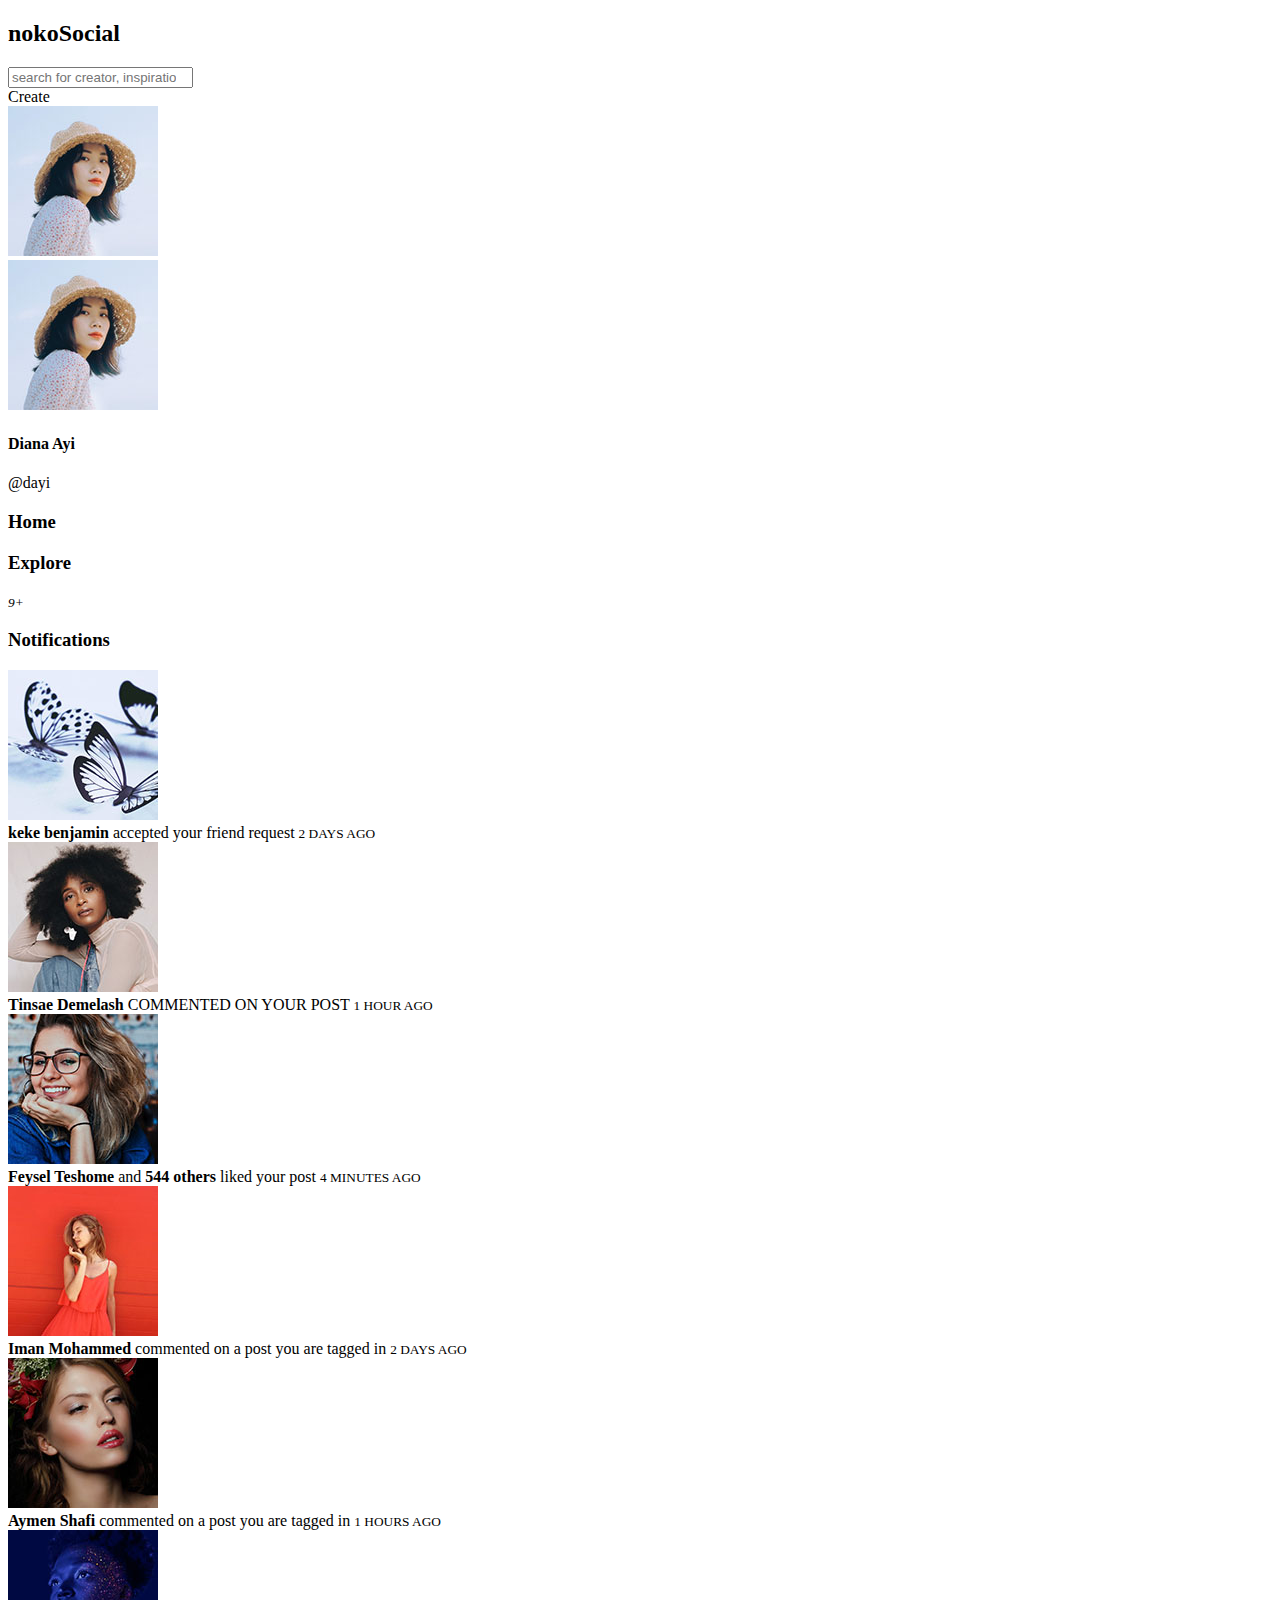
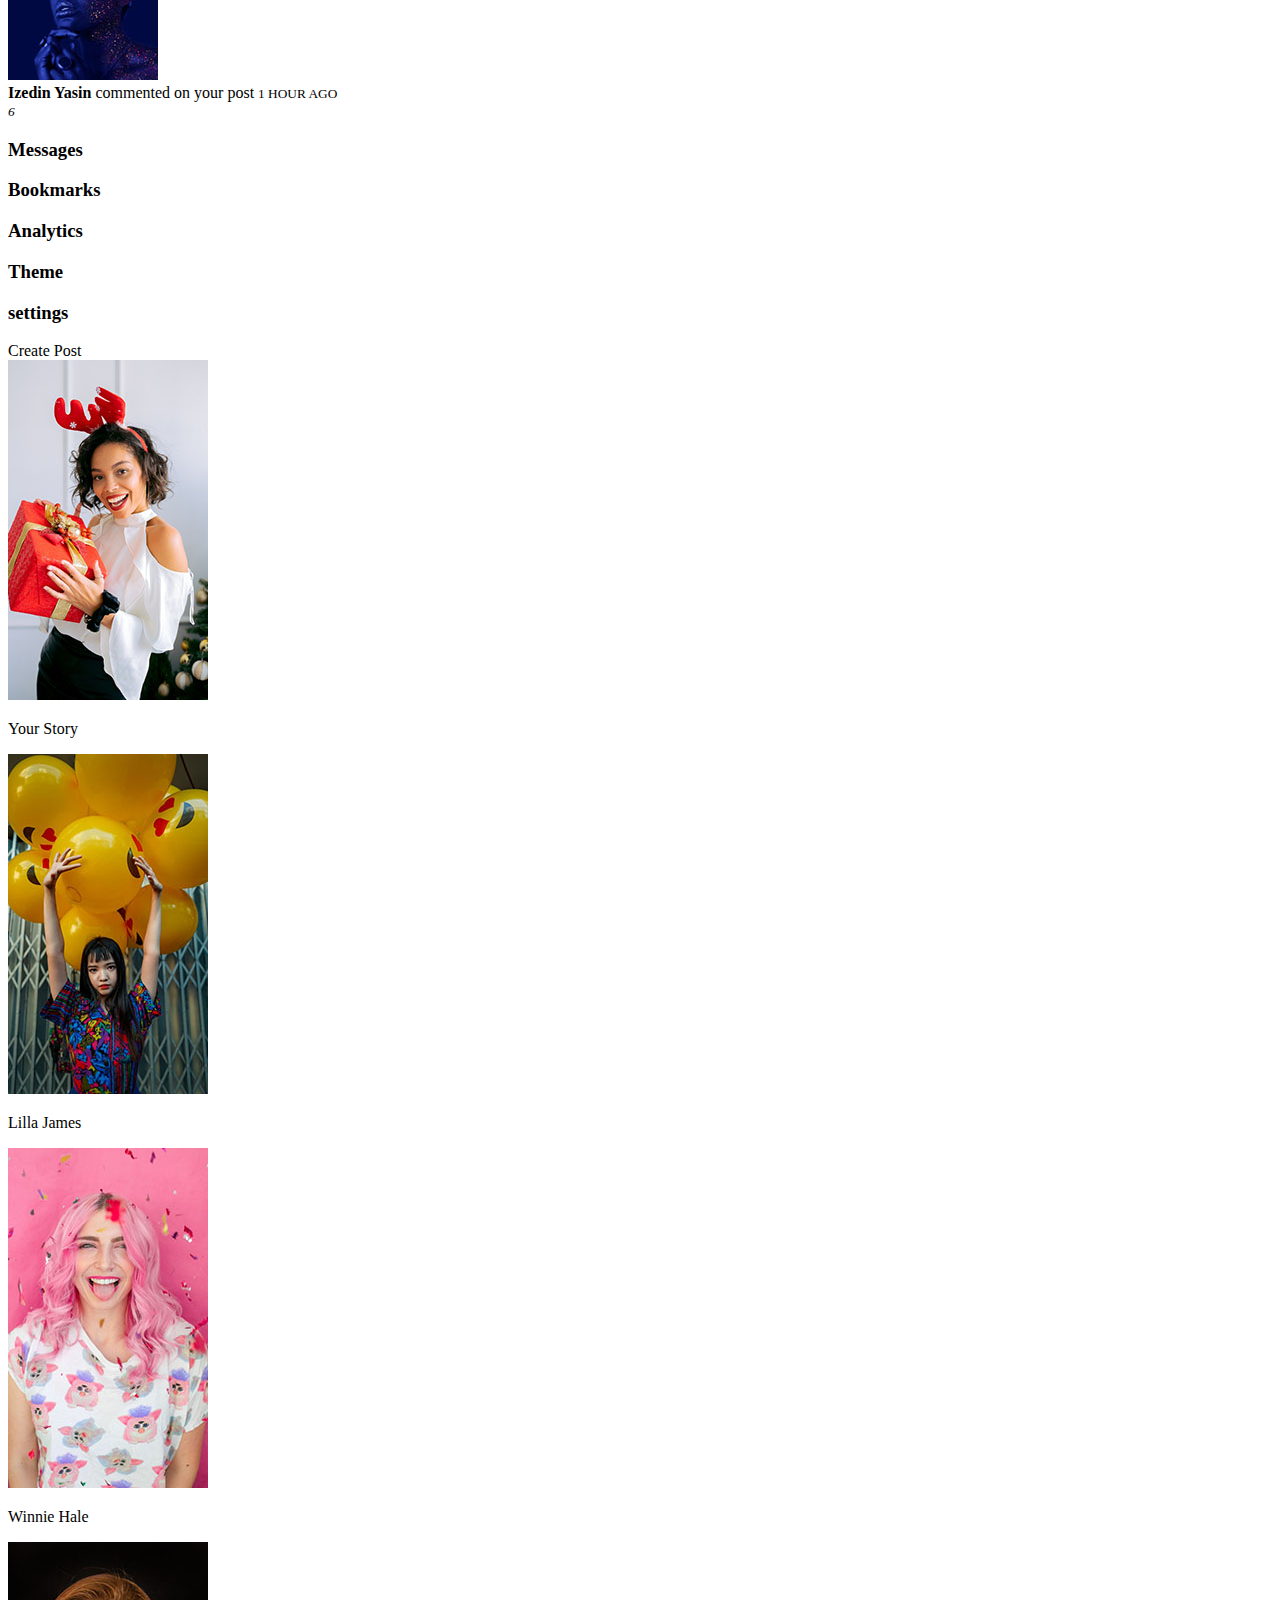
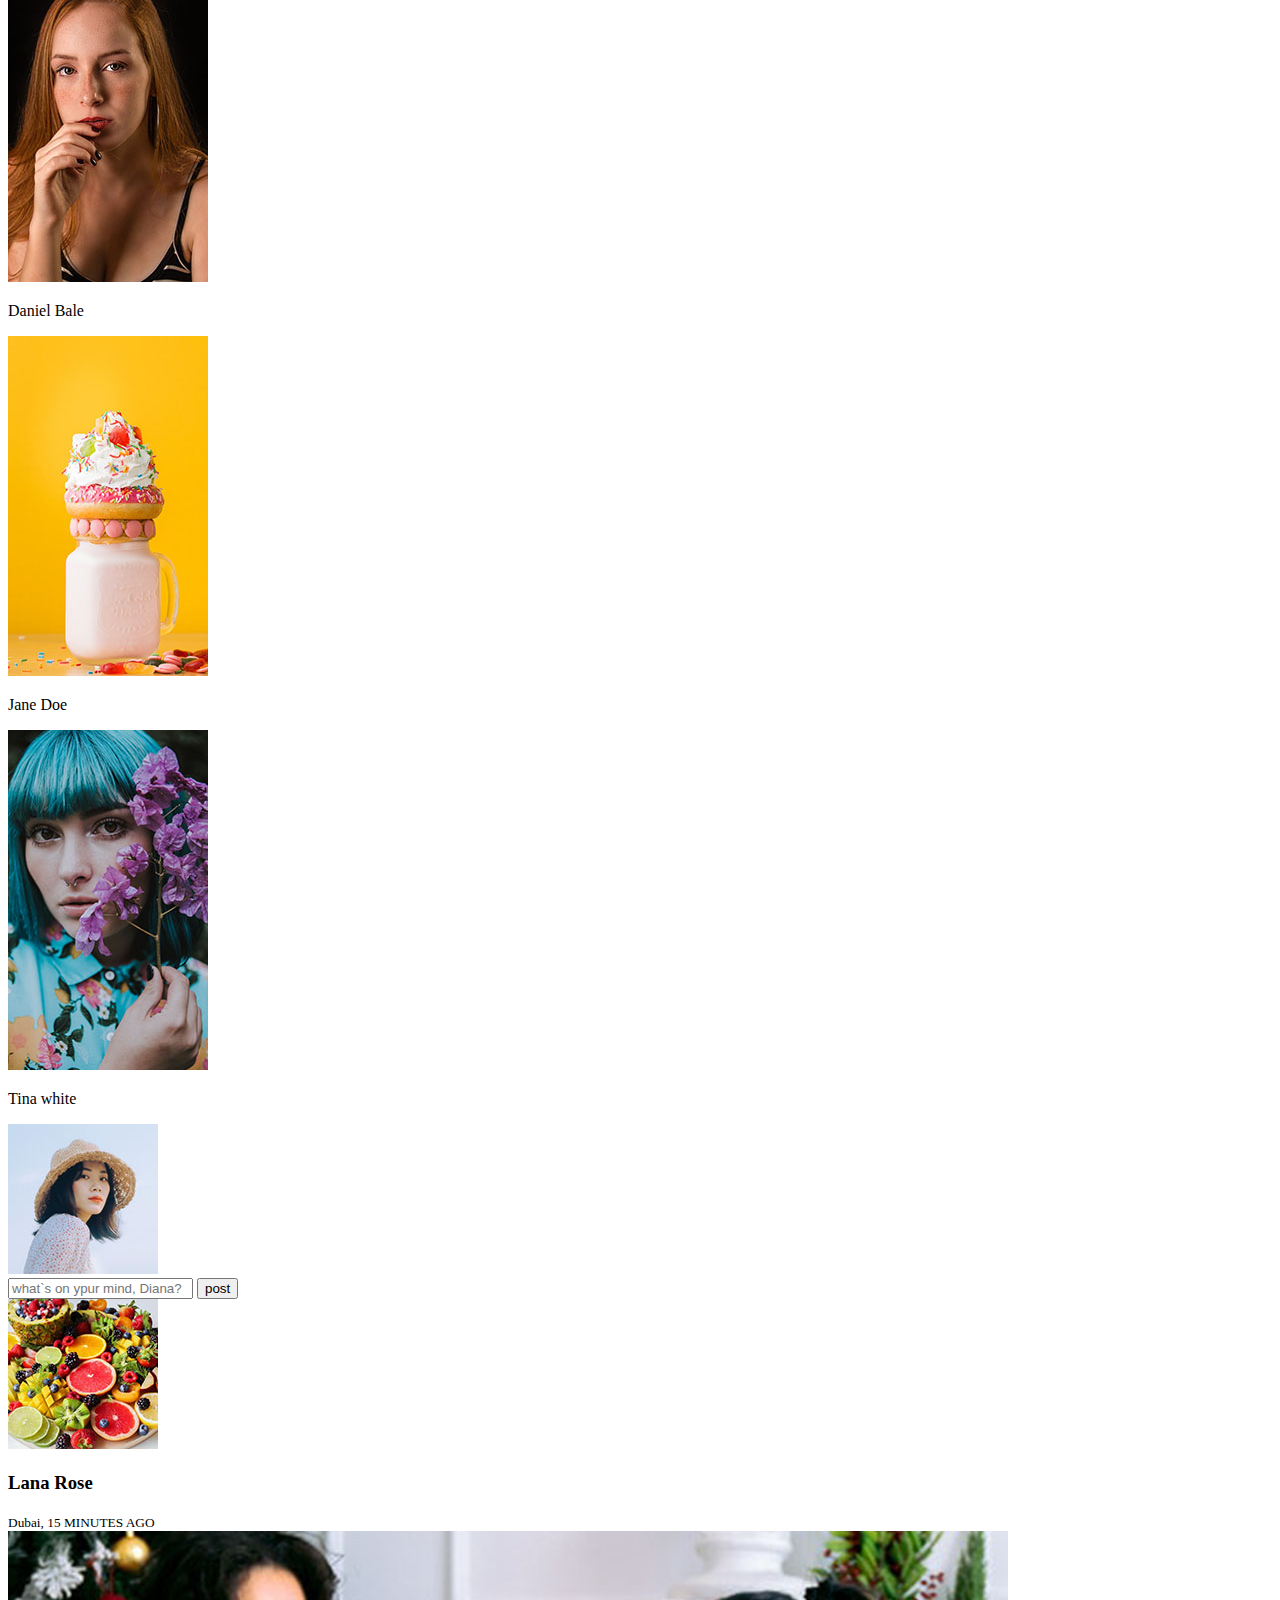
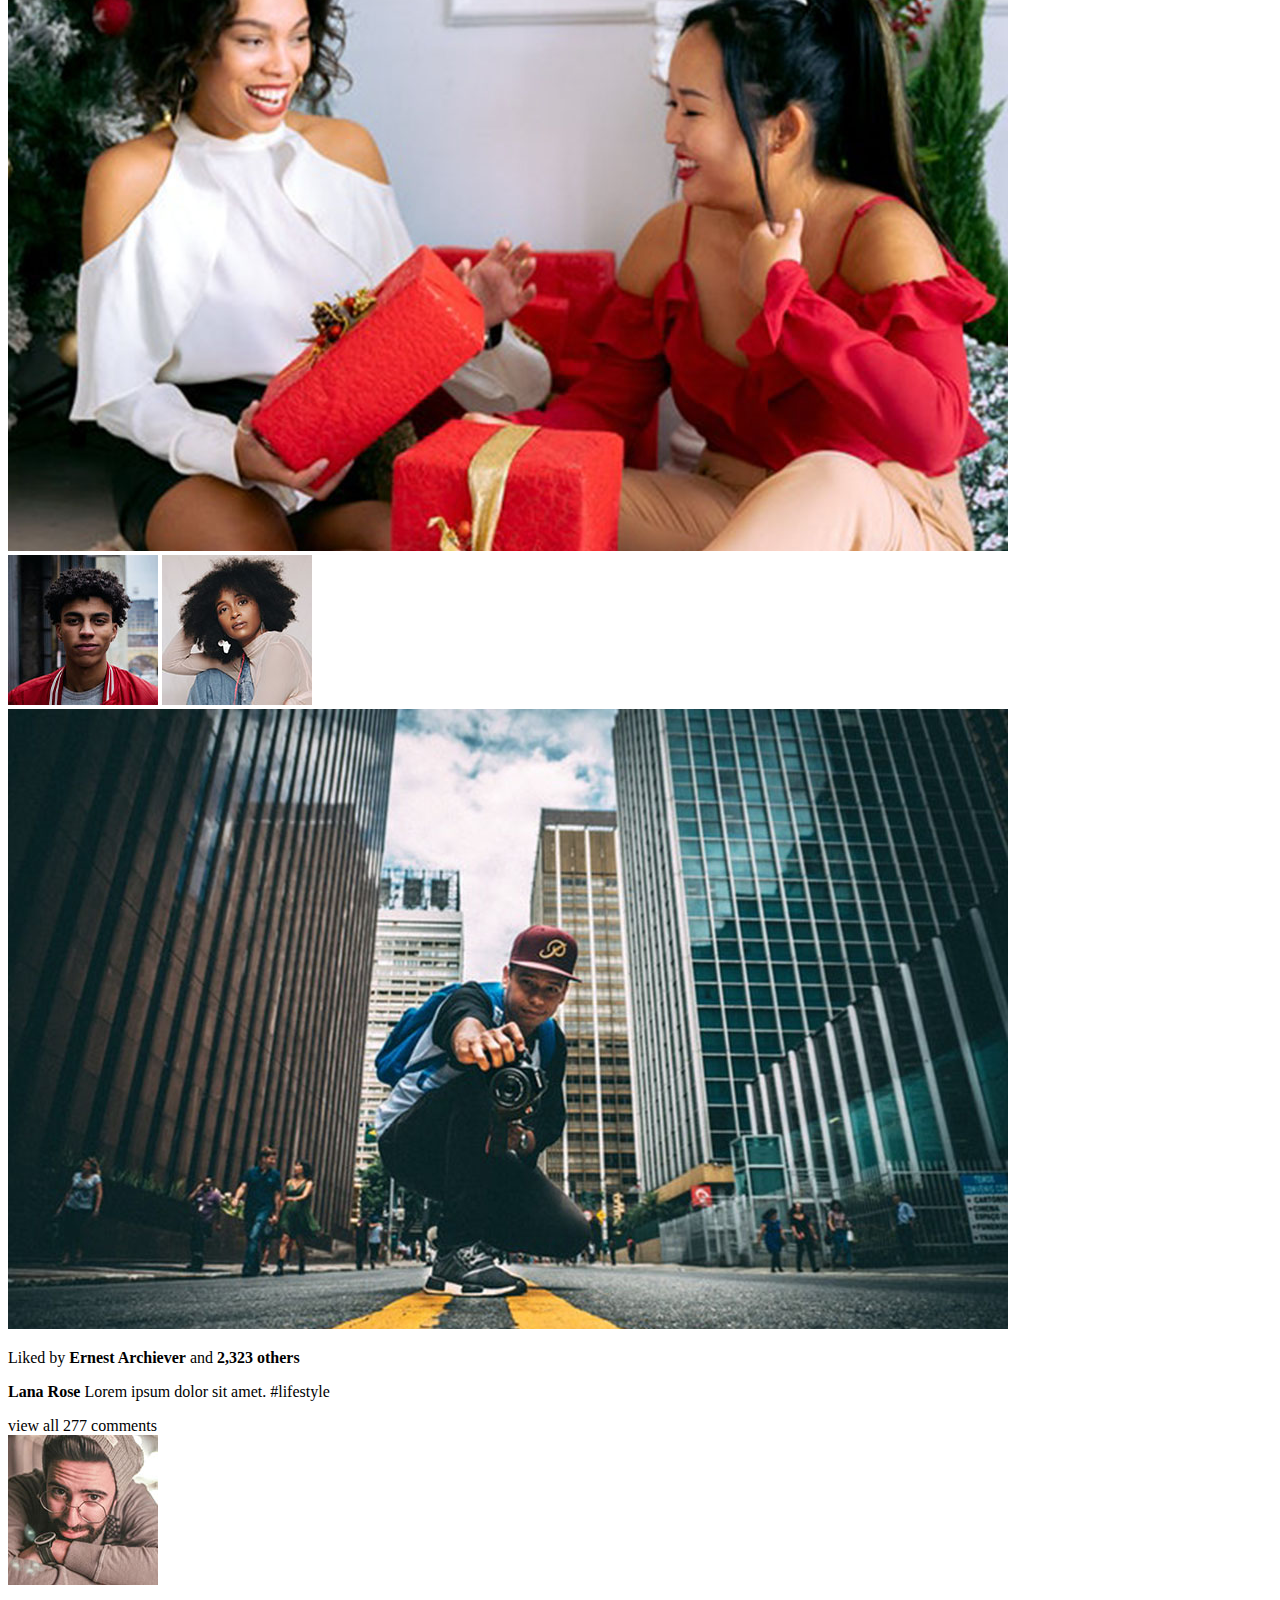
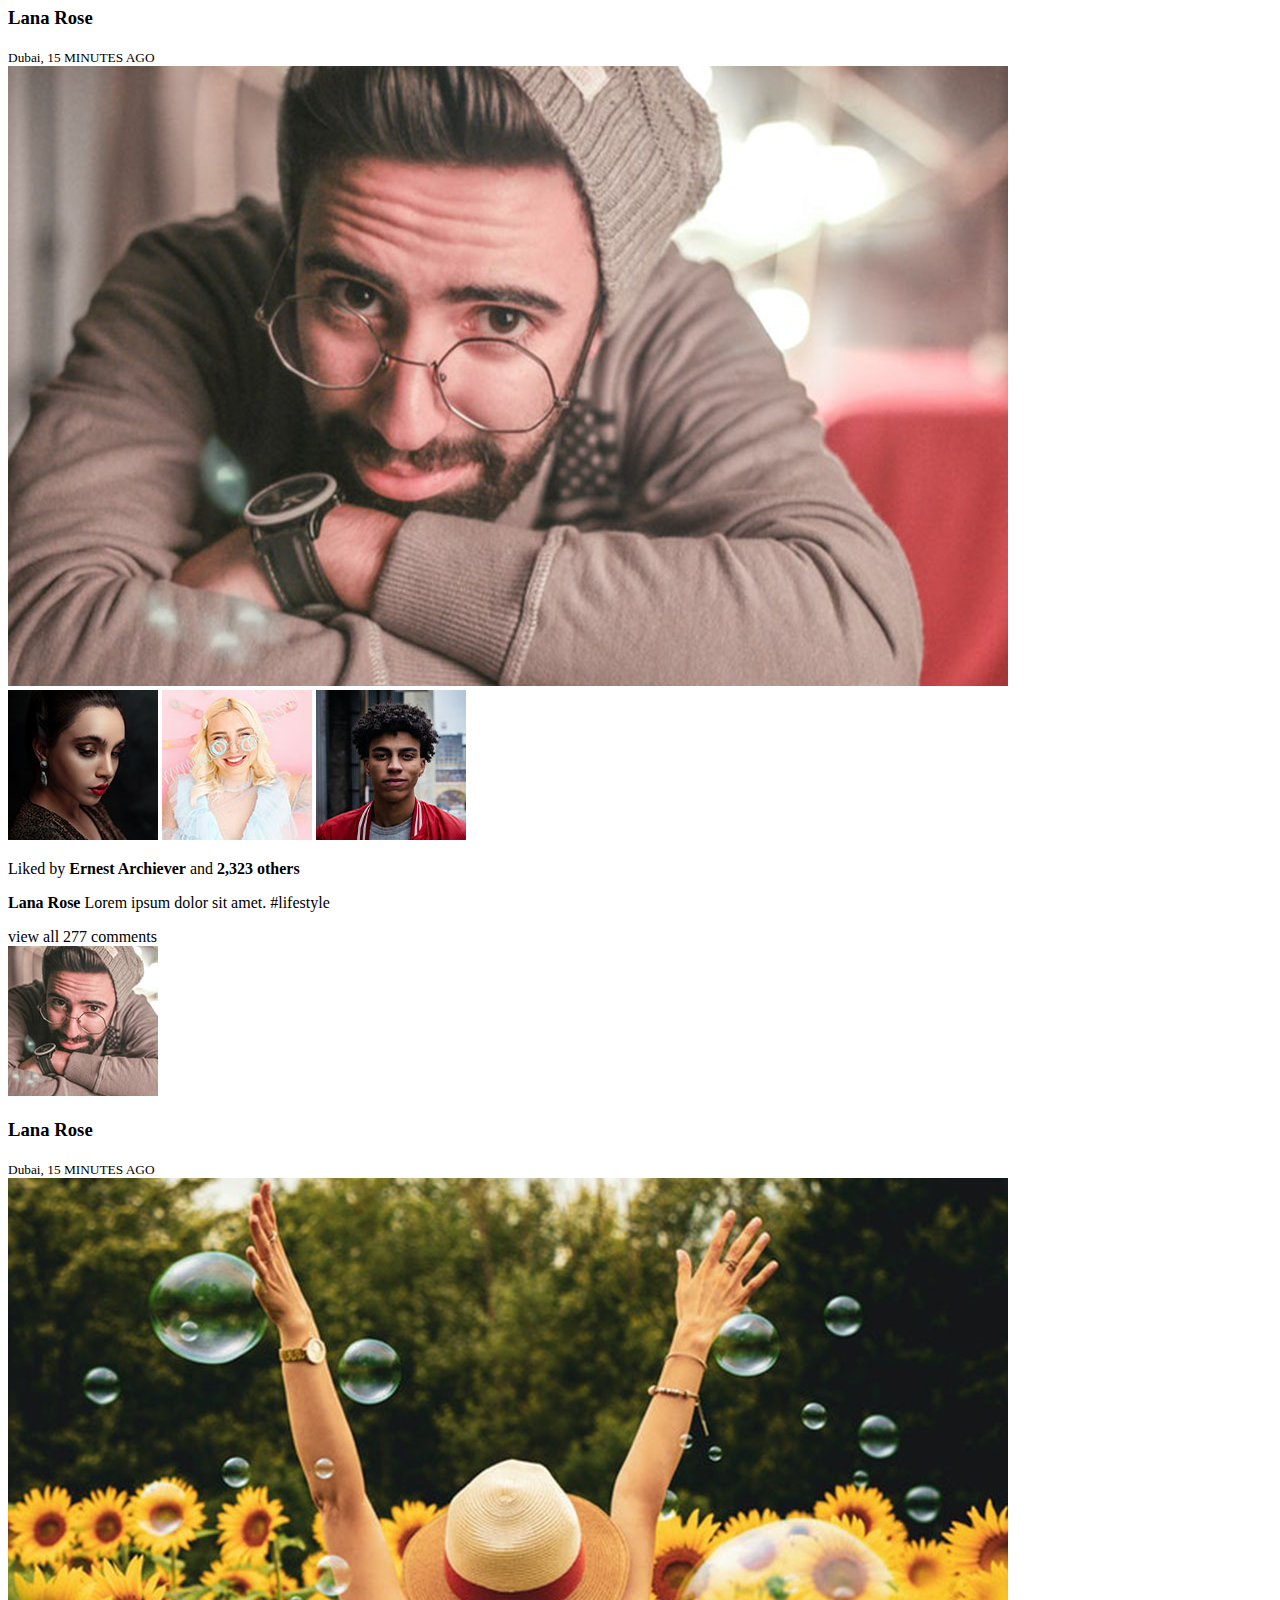
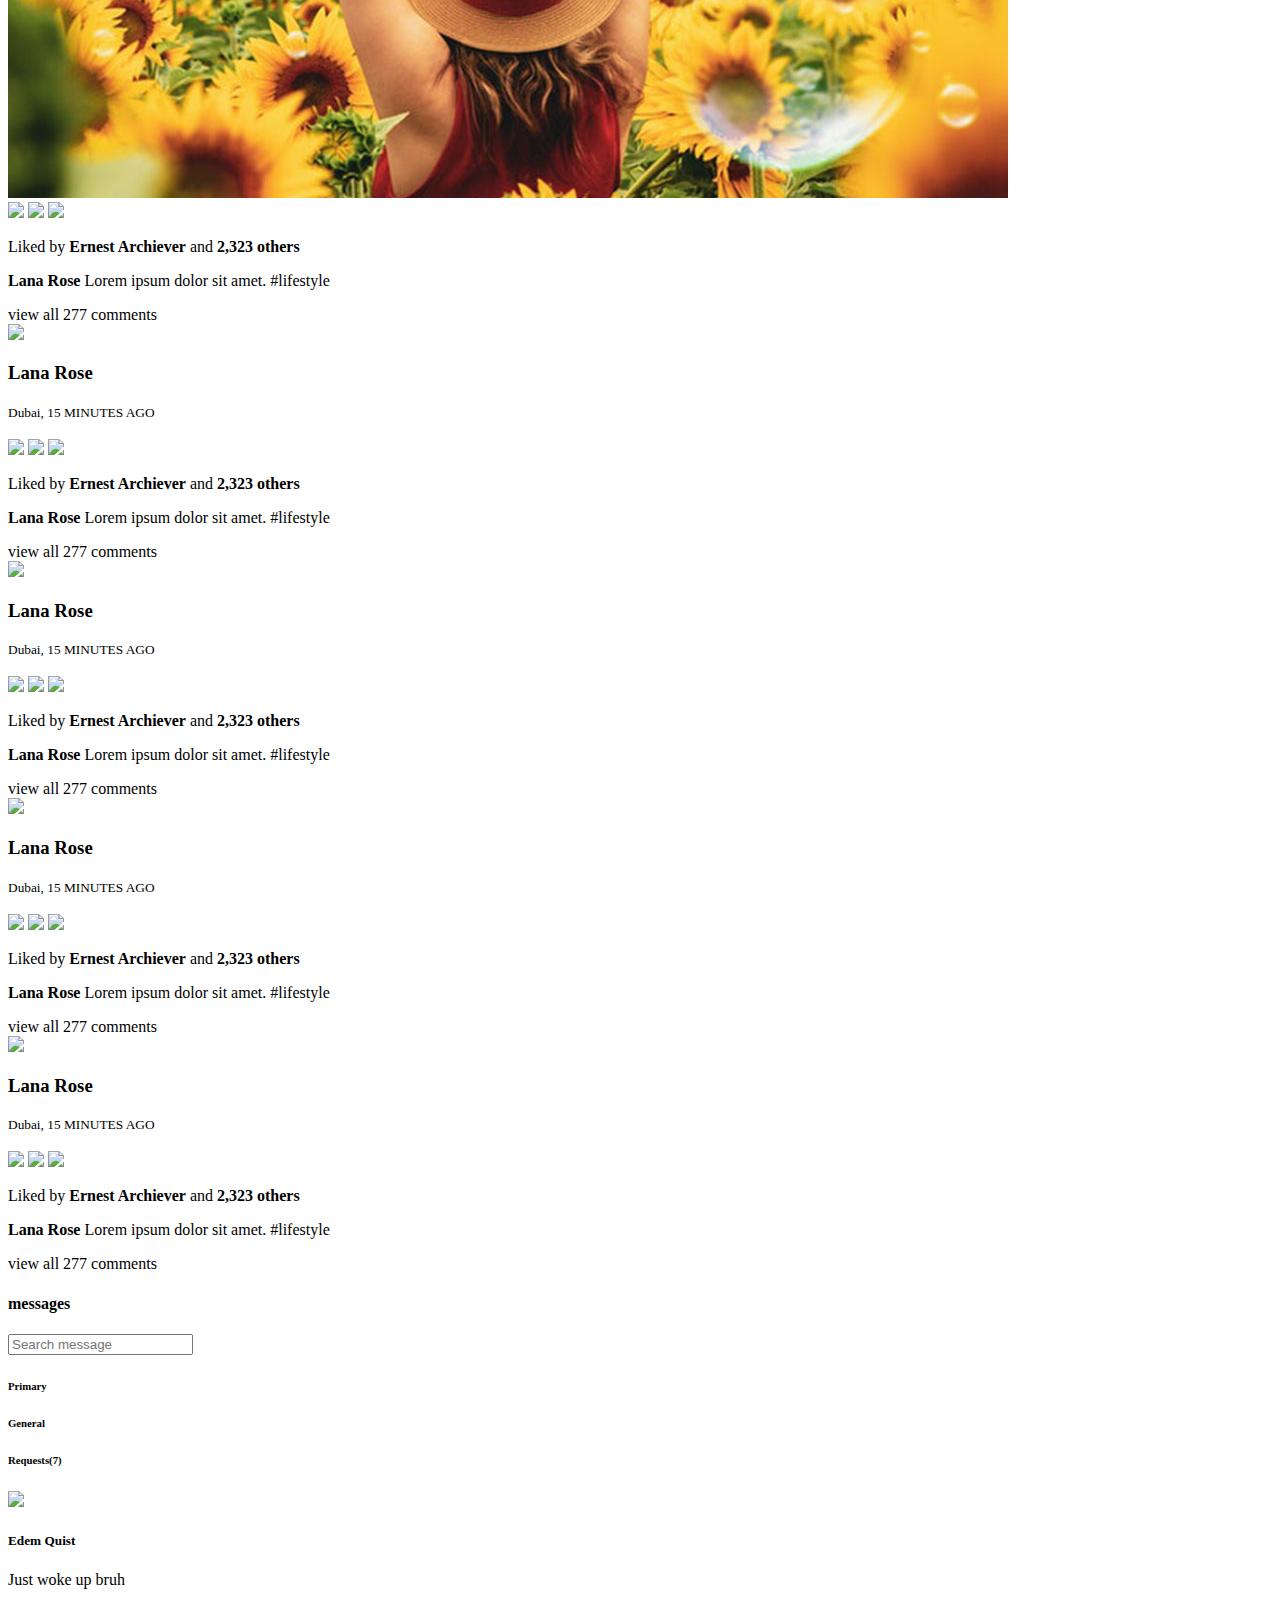
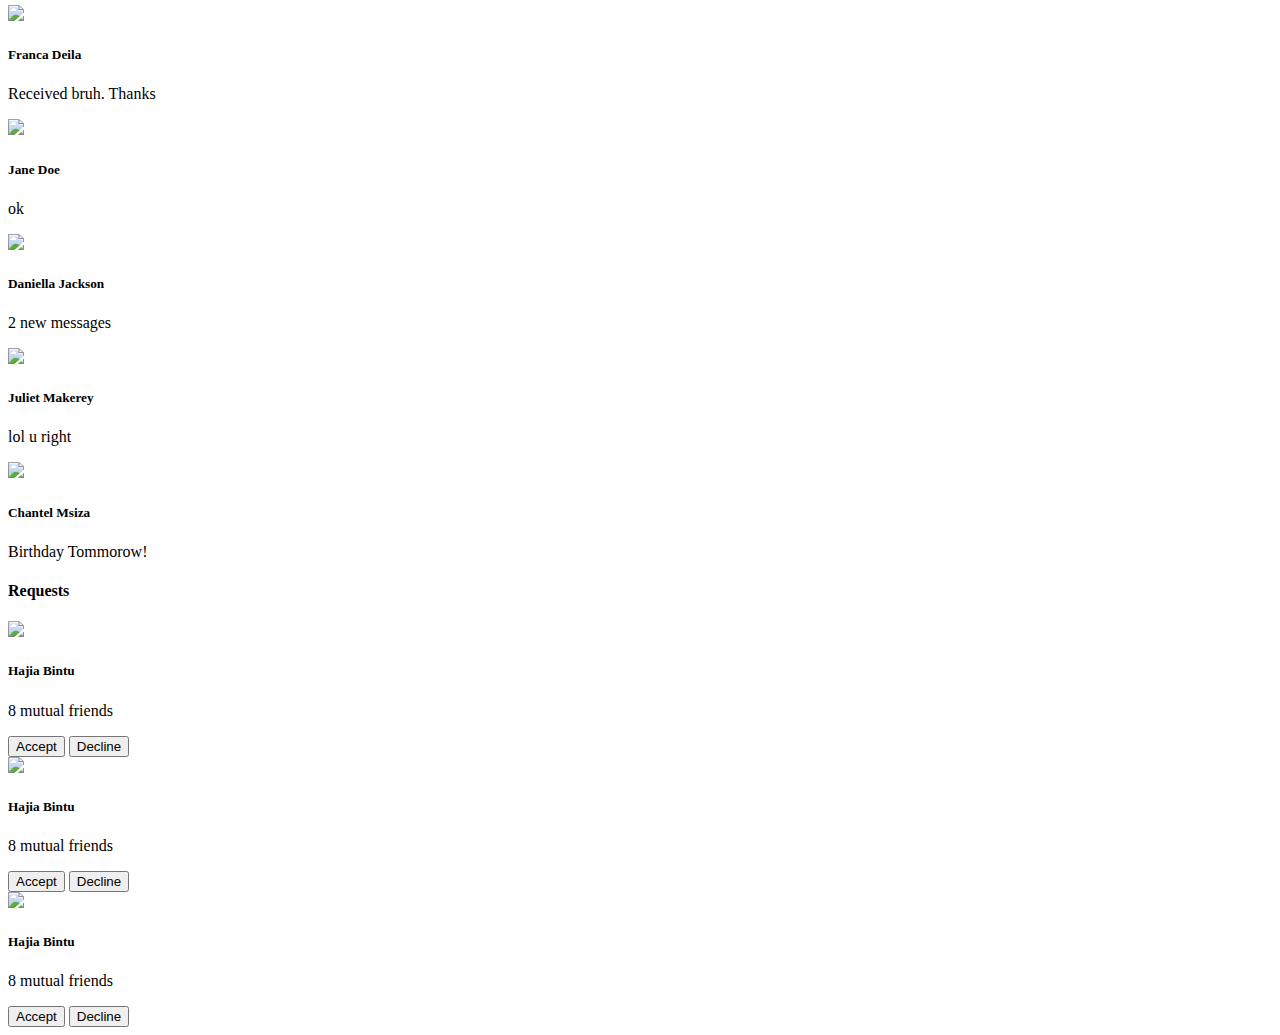
==== commit 4e366a32: "initial commit" ====
--- a/index.html
+++ b/index.html
@@ -2,669 +2,821 @@
 <html lang="en">
     <head>
         <meta charset="UTF-8">
-        <meta name="viewport" content="width=device-width, initial-scale=1.0">
-        <title>agilleSocial - esponsive Social Media</title>
-        <link rel="stylesheet" href="https://unicons.iconscount.com/release/v2.1.6/css/unicons.css">
-        <link type="text/css" rel="stylesheet" href="style.css">
+        <meta http-equiv="X-UA-Compatible" content="IE=edge">
+        <meta name="viewport" content="width=device-width,intial-scale=1.0">
+        <title>nokoSocial-Responsive social Media Website using HTML,CSS and JAVASCRIPT</title>
+        <link rel="stylesheet" href="../style1.css">
+        <link rel="stylesheet" href="https://unicons.iconscout.com/release/v4.0.8/css/line.css">
     </head>
     <body>
-        <!-----------------------------------MIDDLE---------------------------------->
-        <div class="middle">
-            <!-----------------------------------STORIES--------------------------------->
-            <div class="stories">
-                <div class="story">
-                    <div class="profile-photo">
-                        <img src="images/Snapchat-1071818339.jpg">
-                    </div>
-                    <p class="name">Your Story</p>
-                </div>
-                <div class="story">
-                    <div class="profile-photo">
-                        <img src="images/Snapchat-1071818339.jpg">
-                    </div>
-                    <p class="name">Lilla James</p>
-                </div>
-                <div class="story">
-                    <div class="profile-photo">
-                        <img src="images/Snapchat-1071818339.jpg">
-                    </div>
-                    <p class="name">Winnie Hale</p>
-                </div>
-                <div class="story">
-                    <div class="profile-photo">
-                        <img src="images/Snapchat-1071818339.jpg">
-                    </div>
-                    <p class="name">Daniel Bale</p>
-                </div>
-                <div class="story">
-                    <div class="profile-photo">
-                        <img src="images/Snapchat-1071818339.jpg">
-                    </div>
-                    <p class="name">Jane Doe</p>
-                </div>
-                <div class="story">
-                    <div class="profile-photo">
-                        <img src="images/Snapchat-1071818339.jpg">
-                    </div>
-                    <p class="name">Tina white</p>
-                </div>
-            </div>
-            <!-----------------------------------END OF STORIES--------------------------------->
-            <form class="create-post">
-                <div class="profile-picture">
-                    <img src="images/Snapchat-456088513.jpg">
-                </div>
-                <input type="text" placeholder="what`s on ypur mind, Diana?" id="create-post">
-                <input type="submit" value="post" class="btn btn-primary">
-            </form>
-            <!-----------------------------------FEEDS--------------------------------->
-            <div class="feeds">
-                <!-----------------------------------FEED 1--------------------------------->
-                <div class="feed">
-                    <div class="head">
-                        <div class="user">
-                            <div class="profile-photo">
-                                <img src="images/Snapchat-456088513.jpg">
-                            </div>
-                            <div class="info">
-                                <h3>Lana Rose</h3>
-                                <small>Dubai, 15 MINUTES AGO</small>
-                            </div>
-                        </div>
-                        <span class="edit">
-                            <i class="uil uil-ellipsis-h"></i>
-                        </span>
-                    </div>
-                    <div class="photo">
-                        <img src="images/Snapchat-687072204.jpg" alt="">
-                    </div>
-                    <div class="action-buttons">
-                        <div class="interaction-buttons">
-                            <span>
-                                <i class="uil uil-heart"></i>
-                            </span>
-                            <span>
-                                <i class="uil uil-comment-dots"></i>
-                            </span>
-                            <span>
-                                <i class="uil uil-share-alt"></i>
-                            </span>
-                        </div>
-                        <div class="bookmark">
-                            <span>
-                                <i class="uil uil-bookmark-full"></i>
-                            </span>
-                        </div>
-                    </div>
-                    <div class="liked-by">
-                        <span>
-                            <img src="images/Snapchat-79531808.jpg>">
-                        </span>
-                        <span>
-                            <img src="images/Snapchat-79531808.jpg>">
-                        </span>
-                        <span>
-                            <img src="images/Snapchat-79531808.jpg>">
-                        </span>
-                        <p>
-                            Liked by
-                            <b>Ernest Archiever</b>
-                            and
-                            <b>2,323 others</b>
-                        </p>
-                    </div>
-                    <div class="caption">
-                        <p>
-                            <b>Lana Rose</b>
-                            Lorem ipsum dolor sit amet.
-                            <span class="harsh-tag">#lifestyle</span>
-                        </p>
-                    </div>
-                    <div class="comments text-muted">
-                        view all 277 comments
-                    </div>
-                </div>
-                <!-----------------------------------END OF FEED 1--------------------------------->
-                <!-----------------------------------FEED 2--------------------------------->
-                <div class="feed">
-                    <div class="head">
-                        <div class="user">
-                            <div class="profile-photo">
-                                <img src="images/Snapchat-456088513.jpg">
-                            </div>
-                            <div class="info">
-                                <h3>Lana Rose</h3>
-                                <small>Dubai, 15 MINUTES AGO</small>
-                            </div>
-                        </div>
-                        <span class="edit">
-                            <i class="uil uil-ellipsis-h"></i>
-                        </span>
-                    </div>
-                    <div class="photo">
-                        <img src="images/Snapchat-687072204.jpg" alt="">
-                    </div>
-                    <div class="action-buttons">
-                        <div class="interaction-buttons">
-                            <span>
-                                <i class="uil uil-heart"></i>
-                            </span>
-                            <span>
-                                <i class="uil uil-comment-dots"></i>
-                            </span>
-                            <span>
-                                <i class="uil uil-share-alt"></i>
-                            </span>
-                        </div>
-                        <div class="bookmark">
-                            <span>
-                                <i class="uil uil-bookmark-full"></i>
-                            </span>
-                        </div>
-                    </div>
-                    <div class="liked-by">
-                        <span>
-                            <img src="images/Snapchat-79531808.jpg>">
-                        </span>
-                        <span>
-                            <img src="images/Snapchat-79531808.jpg>">
-                        </span>
-                        <span>
-                            <img src="images/Snapchat-79531808.jpg>">
-                        </span>
-                        <p>
-                            Liked by
-                            <b>Ernest Archiever</b>
-                            and
-                            <b>2,323 others</b>
-                        </p>
-                    </div>
-                    <div class="caption">
-                        <p>
-                            <b>Lana Rose</b>
-                            Lorem ipsum dolor sit amet.
-                            <span class="harsh-tag">#lifestyle</span>
-                        </p>
-                    </div>
-                    <div class="comments text-muted">
-                        view all 277 comments
-                    </div>
-                </div>
-                <!-----------------------------------END OF FEED 2--------------------------------->
-                <!-----------------------------------FEED 3--------------------------------->
-                <div class="feed">
-                    <div class="head">
-                        <div class="user">
-                            <div class="profile-photo">
-                                <img src="images/Snapchat-456088513.jpg">
-                            </div>
-                            <div class="info">
-                                <h3>Lana Rose</h3>
-                                <small>Dubai, 15 MINUTES AGO</small>
-                            </div>
-                        </div>
-                        <span class="edit">
-                            <i class="uil uil-ellipsis-h"></i>
-                        </span>
-                    </div>
-                    <div class="photo">
-                        <img src="images/Snapchat-687072204.jpg" alt="">
-                    </div>
-                    <div class="action-buttons">
-                        <div class="interaction-buttons">
-                            <span>
-                                <i class="uil uil-heart"></i>
-                            </span>
-                            <span>
-                                <i class="uil uil-comment-dots"></i>
-                            </span>
-                            <span>
-                                <i class="uil uil-share-alt"></i>
-                            </span>
-                        </div>
-                        <div class="bookmark">
-                            <span>
-                                <i class="uil uil-bookmark-full"></i>
-                            </span>
-                        </div>
-                    </div>
-                    <div class="liked-by">
-                        <span>
-                            <img src="images/Snapchat-79531808.jpg>">
-                        </span>
-                        <span>
-                            <img src="images/Snapchat-79531808.jpg>">
-                        </span>
-                        <span>
-                            <img src="images/Snapchat-79531808.jpg>">
-                        </span>
-                        <p>
-                            Liked by
-                            <b>Ernest Archiever</b>
-                            and
-                            <b>2,323 others</b>
-                        </p>
-                    </div>
-                    <div class="caption">
-                        <p>
-                            <b>Lana Rose</b>
-                            Lorem ipsum dolor sit amet.
-                            <span class="harsh-tag">#lifestyle</span>
-                        </p>
-                    </div>
-                    <div class="comments text-muted">
-                        view all 277 comments
-                    </div>
-                </div>
-                <!-----------------------------------END OF FEED 3--------------------------------->
-                <!-----------------------------------FEED 4--------------------------------->
-                <div class="feed">
-                    <div class="head">
-                        <div class="user">
-                            <div class="profile-photo">
-                                <img src="images/Snapchat-456088513.jpg">
-                            </div>
-                            <div class="info">
-                                <h3>Lana Rose</h3>
-                                <small>Dubai, 15 MINUTES AGO</small>
-                            </div>
-                        </div>
-                        <span class="edit">
-                            <i class="uil uil-ellipsis-h"></i>
-                        </span>
-                    </div>
-                    <div class="photo">
-                        <img src="images/Snapchat-687072204.jpg" alt="">
-                    </div>
-                    <div class="action-buttons">
-                        <div class="interaction-buttons">
-                            <span>
-                                <i class="uil uil-heart"></i>
-                            </span>
-                            <span>
-                                <i class="uil uil-comment-dots"></i>
-                            </span>
-                            <span>
-                                <i class="uil uil-share-alt"></i>
-                            </span>
-                        </div>
-                        <div class="bookmark">
-                            <span>
-                                <i class="uil uil-bookmark-full"></i>
-                            </span>
-                        </div>
-                    </div>
-                    <div class="liked-by">
-                        <span>
-                            <img src="images/Snapchat-79531808.jpg>">
-                        </span>
-                        <span>
-                            <img src="images/Snapchat-79531808.jpg>">
-                        </span>
-                        <span>
-                            <img src="images/Snapchat-79531808.jpg>">
-                        </span>
-                        <p>
-                            Liked by
-                            <b>Ernest Archiever</b>
-                            and
-                            <b>2,323 others</b>
-                        </p>
-                    </div>
-                    <div class="caption">
-                        <p>
-                            <b>Lana Rose</b>
-                            Lorem ipsum dolor sit amet.
-                            <span class="harsh-tag">#lifestyle</span>
-                        </p>
-                    </div>
-                    <div class="comments text-muted">
-                        view all 277 comments
-                    </div>
-                </div>
-                <!-----------------------------------END OF FEED 4--------------------------------->
-                <!-----------------------------------FEED 5--------------------------------->
-                <div class="feed">
-                    <div class="head">
-                        <div class="user">
-                            <div class="profile-photo">
-                                <img src="images/Snapchat-456088513.jpg">
-                            </div>
-                            <div class="info">
-                                <h3>Lana Rose</h3>
-                                <small>Dubai, 15 MINUTES AGO</small>
-                            </div>
-                        </div>
-                        <span class="edit">
-                            <i class="uil uil-ellipsis-h"></i>
-                        </span>
-                    </div>
-                    <div class="photo">
-                        <img src="images/Snapchat-687072204.jpg" alt="">
-                    </div>
-                    <div class="action-buttons">
-                        <div class="interaction-buttons">
-                            <span>
-                                <i class="uil uil-heart"></i>
-                            </span>
-                            <span>
-                                <i class="uil uil-comment-dots"></i>
-                            </span>
-                            <span>
-                                <i class="uil uil-share-alt"></i>
-                            </span>
-                        </div>
-                        <div class="bookmark">
-                            <span>
-                                <i class="uil uil-bookmark-full"></i>
-                            </span>
-                        </div>
-                    </div>
-                    <div class="liked-by">
-                        <span>
-                            <img src="images/Snapchat-79531808.jpg>">
-                        </span>
-                        <span>
-                            <img src="images/Snapchat-79531808.jpg>">
-                        </span>
-                        <span>
-                            <img src="images/Snapchat-79531808.jpg>">
-                        </span>
-                        <p>
-                            Liked by
-                            <b>Ernest Archiever</b>
-                            and
-                            <b>2,323 others</b>
-                        </p>
-                    </div>
-                    <div class="caption">
-                        <p>
-                            <b>Lana Rose</b>
-                            Lorem ipsum dolor sit amet.
-                            <span class="harsh-tag">#lifestyle</span>
-                        </p>
-                    </div>
-                    <div class="comments text-muted">
-                        view all 277 comments
-                    </div>
-                </div>
-                <!-----------------------------------END OF FEED 5--------------------------------->
-                <!-----------------------------------FEED 6--------------------------------->
-                <div class="feed">
-                    <div class="head">
-                        <div class="user">
-                            <div class="profile-photo">
-                                <img src="images/Snapchat-456088513.jpg">
-                            </div>
-                            <div class="info">
-                                <h3>Lana Rose</h3>
-                                <small>Dubai, 15 MINUTES AGO</small>
-                            </div>
-                        </div>
-                        <span class="edit">
-                            <i class="uil uil-ellipsis-h"></i>
-                        </span>
-                    </div>
-                    <div class="photo">
-                        <img src="images/Snapchat-687072204.jpg" alt="">
-                    </div>
-                    <div class="action-buttons">
-                        <div class="interaction-buttons">
-                            <span>
-                                <i class="uil uil-heart"></i>
-                            </span>
-                            <span>
-                                <i class="uil uil-comment-dots"></i>
-                            </span>
-                            <span>
-                                <i class="uil uil-share-alt"></i>
-                            </span>
-                        </div>
-                        <div class="bookmark">
-                            <span>
-                                <i class="uil uil-bookmark-full"></i>
-                            </span>
-                        </div>
-                    </div>
-                    <div class="liked-by">
-                        <span>
-                            <img src="images/Snapchat-79531808.jpg>">
-                        </span>
-                        <span>
-                            <img src="images/Snapchat-79531808.jpg>">
-                        </span>
-                        <span>
-                            <img src="images/Snapchat-79531808.jpg>">
-                        </span>
-                        <p>
-                            Liked by
-                            <b>Ernest Archiever</b>
-                            and
-                            <b>2,323 others</b>
-                        </p>
-                    </div>
-                    <div class="caption">
-                        <p>
-                            <b>Lana Rose</b>
-                            Lorem ipsum dolor sit amet.
-                            <span class="harsh-tag">#lifestyle</span>
-                        </p>
-                    </div>
-                    <div class="comments text-muted">
-                        view all 277 comments
-                    </div>
-                </div>
-                <!-----------------------------------END OF FEED 6--------------------------------->
-                <!-----------------------------------FEED 7--------------------------------->
-                <div class="feed">
-                    <div class="head">
-                        <div class="user">
-                            <div class="profile-photo">
-                                <img src="images/Snapchat-456088513.jpg">
-                            </div>
-                            <div class="info">
-                                <h3>Lana Rose</h3>
-                                <small>Dubai, 15 MINUTES AGO</small>
-                            </div>
-                        </div>
-                        <span class="edit">
-                            <i class="uil uil-ellipsis-h"></i>
-                        </span>
-                    </div>
-                    <div class="photo">
-                        <img src="images/Snapchat-687072204.jpg" alt="">
-                    </div>
-                    <div class="action-buttons">
-                        <div class="interaction-buttons">
-                            <span>
-                                <i class="uil uil-heart"></i>
-                            </span>
-                            <span>
-                                <i class="uil uil-comment-dots"></i>
-                            </span>
-                            <span>
-                                <i class="uil uil-share-alt"></i>
-                            </span>
-                        </div>
-                        <div class="bookmark">
-                            <span>
-                                <i class="uil uil-bookmark-full"></i>
-                            </span>
-                        </div>
-                    </div>
-                    <div class="liked-by">
-                        <span>
-                            <img src="images/Snapchat-79531808.jpg>">
-                        </span>
-                        <span>
-                            <img src="images/Snapchat-79531808.jpg>">
-                        </span>
-                        <span>
-                            <img src="images/Snapchat-79531808.jpg>">
-                        </span>
-                        <p>
-                            Liked by
-                            <b>Ernest Archiever</b>
-                            and
-                            <b>2,323 others</b>
-                        </p>
-                    </div>
-                    <div class="caption">
-                        <p>
-                            <b>Lana Rose</b>
-                            Lorem ipsum dolor sit amet.
-                            <span class="harsh-tag">#lifestyle</span>
-                        </p>
-                    </div>
-                    <div class="comments text-muted">
-                        view all 277 comments
-                    </div>
-                </div>
-                <!-----------------------------------END OF FEED 7--------------------------------->
-            </div>
-            <!-----------------------------------END OF FEEDS--------------------------------->
-        </div>
-        <!-----------------------------------END OF MIddle--------------------------------->
-        <!-----------------------------------RIGHT---------------------------------->
-        <div class="right">
-            <div class="messages">
-                <div class="heading">
-                    <h4>messages</h4>
-                    <i class="uil uil-edit"></i>
-                </div>
-                <!------------SEARCH BAR------------>
+        <nav>
+            <div class="container">
+                <h2 class="log">
+                    nokoSocial
+                </h2>
                 <div class="search-bar">
                     <i class="uil uil-search"></i>
-                    <input type="search" placeholder="Search message" id="message-search">
+                    <input type="search" placeholder="search for creator, inspirations, and project">
                 </div>
-                <!------------MESSAGE CATEGORY------------>
-                <div class="category">
-                    <h6 class="active">Primary</h6>
-                    <h6>General</h6>
-                    <h6 class="message-requests">Requests(7)</h6>
-                </div>
-                <!------------ MESSAGE ------------>
-                <div class="message">
-                    <div class="profile-picture">
-                        <img src="images/Snapchat-687072204.jpg">
-                    </div>
-                    <div class="message-body">
-                        <h5>Edem Quist</h5>
-                        <p class="text-muted">Just woke up bruh</p>
-                    </div>
-                </div>
-
-                <div class="message">
-                    <div class="profile-picture">
-                        <img src="images/Snapchat-687072204.jpg">
-                        <div class="active"></div>
-                    </div>
-                    <div class="message-body">
-                        <h5>Franca Deila</h5>
-                        <p class="text-bold">Received bruh. Thanks</p>
-                    </div>
-                </div>
-
-                <div class="message">
-                    <div class="profile-picture">
-                        <img src="images/Snapchat-687072204.jpg">
-                    </div>
-                    <div class="message-body">
-                        <h5>Jane Doe</h5>
-                        <p class="text-bold">ok</p>
-                    </div>
-                </div>
-
-                <div class="message">
-                    <div class="profile-picture">
-                        <img src="images/Snapchat-687072204.jpg">
-                    </div>
-                    <div class="message-body">
-                        <h5>Daniella Jackson</h5>
-                        <p class="text-bold">2 new messages</p>
-                    </div>
-                </div>
-
-                <div class="message">
-                    <div class="profile-picture">
-                        <img src="images/Snapchat-687072204.jpg">
-                    </div>
-                    <div class="message-body">
-                        <h5>Juliet Makerey</h5>
-                        <p class="text-muted">lol u right</p>
-                    </div>
-                </div>
-
-                <div class="message">
-                    <div class="profile-picture">
-                        <img src="images/Snapchat-687072204.jpg">
-                        <div class="active"></div>
-                    </div>
-                    <div class="message-body">
-                        <h5>Chantel Msiza</h5>
-                        <p class="text-bold">Birthday Tommorow!</p>
-                    </div>
-                </div>
-                
-            </div>
-            <!------------ END OF MESSAGE ------------>
-
-
-            <!------------ FRIEND REQUESTS ------------>
-            <div class="friend-requests">
-                <h4>Requests</h4>
-                <div class="request">
-                    <div class="info">
-                        <div class="profile-photo">
-                            <img src="images/Snapchat-1316439175.jpg">
-                        </div>
-                        <div>
-                            <h5>Hajia Bintu</h5>
-                            <p class="text-muted">
-                                8 mutual friends
-                            </p>
-                        </div>
-                    </div>
-                    <div class="action">
-                        <button class="btn btn-primary">Accept</button>
-                        <button class="btn ">Decline</button>
-                    </div>
-                </div>
-                <div class="request">
-                    <div class="info">
-                        <div class="profile-photo">
-                            <img src="images/Snapchat-1316439175.jpg">
-                        </div>
-                        <div>
-                            <h5>Hajia Bintu</h5>
-                            <p class="text-muted">
-                                8 mutual friends
-                            </p>
-                        </div>
-                    </div>
-                    <div class="action">
-                        <button class="btn btn-primary">Accept</button>
-                        <button class="btn ">Decline</button>
-                    </div>
-                </div>
-                <div class="request">
-                    <div class="info">
-                        <div class="profile-photo">
-                            <img src="images/Snapchat-1316439175.jpg">
-                        </div>
-                        <div>
-                            <h5>Hajia Bintu</h5>
-                            <p class="text-muted">
-                                8 mutual friends
-                            </p>
-                        </div>
-                    </div>
-                    <div class="action">
-                        <button class="btn btn-primary">Accept</button>
-                        <button class="btn ">Decline</button>
+                <div class="create">
+                    <label class="btn btn-primary" for="create post">Create</label>
+                    <div class="profile-photo">
+                        <img src="images/profile-1.jpg">
                     </div>
                 </div>
             </div>
-        </div>
+        </nav>
+        <!-- ********************************MAIN************************************* -->
+        <main>
+            <div class="container">
+                <!-- ********************************LEFT************************************* -->
+                <div class="left">
+                    <a class="profile">
+                        <div class="profile-photo">
+                            <img src="images/profile-1.jpg">
+                        </div>
+                        <div class="handle">
+                            <h4>Diana Ayi</h4>
+                            <p class="text-muted">
+                                @dayi
+                            </p>
+                        </div>
+                    </a>
+                    <!--********************************SIDEBAR*************************************  -->
+                    <div class="sidebar">
+                        <a class="menu-item active">
+                            <span>
+                                <i class="uil uil-home"></i>
+                            </span>
+                            <h3>Home</h3>
+                        </a>
+                        <a class="menu-item">
+                            <span>
+                                <i class="uil uil-compass"></i>
+                            </span>
+                            <h3>Explore</h3>
+                        </a>
+                        <a class="menu-item" id="notifications">
+                            <span>
+                                <i class="uil uil-bell">
+                                    <small class="notification-count">9+</small>
+                                </i>
+                            </span>
+                            <h3>Notifications</h3>
+                            <!-- **************************NOTIFICATION POPUP******************************* -->
+                            <div class="notification-popup">
+                                <div>
+                                    <div class="profile-photo">
+                                        <img src="images/profile-2.jpg">
+                                    </div>
+                                    <div class="notification-body">
+                                        <b>keke benjamin</b>
+                                        accepted your friend request
+                                        <small class="text-muted">2 DAYS AGO</small>
+                                    </div>
+                                </div>
+                                <div>
+                                    <div class="profile-photo">
+                                        <img src="images/profile-3.jpg">
+                                    </div>
+                                    <div class="notification-body">
+                                        <b>Tinsae Demelash</b>
+                                        COMMENTED ON YOUR POST
+                                        <small class="text-muted">1 HOUR AGO</small>
+                                    </div>
+                                </div>
+                                <div>
+                                    <div class="profile-photo">
+                                        <img src="images/profile-4.jpg">
+                                    </div>
+                                    <div class="notification-body">
+                                        <b>Feysel Teshome</b>
+                                        and
+                                        <b>544 others</b>
+                                        liked your post
+                                        <small class="text-muted">4 MINUTES AGO</small>
+                                    </div>
+                                </div>
+                                <div>
+                                    <div class="profile-photo">
+                                        <img src="images/profile-5.jpg">
+                                    </div>
+                                    <div class="notification-body">
+                                        <b>Iman Mohammed</b>
+                                        commented on a post you are tagged in
+                                        <small class="text-muted">2 DAYS AGO</small>
+                                    </div>
+                                </div>
+                                <div>
+                                    <div class="profile-photo">
+                                        <img src="images/profile-6.jpg">
+                                    </div>
+                                    <div class="notification-body">
+                                        <b>Aymen Shafi</b>
+                                        commented on a post you are tagged in
+                                        <small class="text-muted">1 HOURS AGO</small>
+                                    </div>
+                                </div>
+                                <div>
+                                    <div class="profile-photo">
+                                        <img src="images/profile-7.jpg">
+                                    </div>
+                                    <div class="notification-body">
+                                        <b>Izedin Yasin</b>
+                                        commented on your post
+                                        <small class="text-muted">1 HOUR  AGO</small>
+                                    </div>
+                                </div>
+                            </div>
+                            <!-- ********************************END OF NOTIFICATION POPUP********************************************* -->
+                        </a>
+                        <a class="menu-item" id="messages-notifications">
+                            <span>
+                                <i class="uil uil-envelope-alt">
+                                    <small class="notification-count">6</small>
+                                </i>
+                            </span>
+                            <h3>Messages</h3>
+                        </a>
+                        <a class="menu-item">
+                            <span>
+                                <i class="uil uil-bookmark"></i>
+                            </span>
+                            <h3>Bookmarks</h3>
+                        </a>
+                        <a class="menu-item">
+                            <span>
+                                <i class="uil uil-chart-line"></i>
+                            </span>
+                            <h3>Analytics</h3>
+                        </a>
+                        <a class="menu-item">
+                            <span>
+                                <i class="uil uil-palette"></i>
+                            </span>
+                            <h3>Theme</h3>
+                        </a>
+                        <a class="menu-item">
+                            <span>
+                                <i class="uil uil-setting"></i>
+                            </span>
+                            <h3>settings</h3>
+                        </a>
+                    </div>
+                    <!-- **********************************END OF SIDEBAR************************************** -->
+                    <label for="create-post" class="btn btn-primary">Create Post</label>
+                </div>
+                <!-- **********************************END OF LEFT************************************** -->
+                <!-- ********************************MIDDLE************************************* -->
+                <div class="middle">
+                    <!-----------------------------------STORIES--------------------------------->
+                    <div class="stories">
+                        <div class="story">
+                            <div class="profile-photo">
+                                <img src="images/story-1.jpg">
+                            </div>
+                            <p class="name">Your Story</p>
+                        </div>
+                        <div class="story">
+                            <div class="profile-photo">
+                                <img src="images/story-2.jpg">
+                            </div>
+                            <p class="name">Lilla James</p>
+                        </div>
+                        <div class="story">
+                            <div class="profile-photo">
+                                <img src="images/story-3.jpg">
+                            </div>
+                            <p class="name">Winnie Hale</p>
+                        </div>
+                        <div class="story">
+                            <div class="profile-photo">
+                                <img src="images/story-4.jpg">
+                            </div>
+                            <p class="name">Daniel Bale</p>
+                        </div>
+                        <div class="story">
+                            <div class="profile-photo">
+                                <img src="images/story-5.jpg">
+                            </div>
+                            <p class="name">Jane Doe</p>
+                        </div>
+                        <div class="story">
+                            <div class="profile-photo">
+                                <img src="images/story-6.jpg">
+                            </div>
+                            <p class="name">Tina white</p>
+                        </div>
+                    </div>
+                    <!-----------------------------------END OF STORIES--------------------------------->
+                    <form class="create-post">
+                        <div class="profile-photo">
+                            <img src="images/profile-1.jpg">
+                        </div>
+                        <input type="text" placeholder="what`s on ypur mind, Diana?" id="create-post">
+                        <input type="submit" value="post" class="btn btn-primary">
+                    </form>
+                    <!-----------------------------------FEEDS--------------------------------->
+                    <div class="feeds">
+                        <!-----------------------------------FEED 1--------------------------------->
+                        <div class="feed">
+                            <div class="head">
+                                <div class="user">
+                                    <div class="profile-photo">
+                                        <img src="images/profile-13.jpg">
+                                    </div>
+                                    <div class="info">
+                                        <h3>Lana Rose</h3>
+                                        <small>Dubai, 15 MINUTES AGO</small>
+                                    </div>
+                                </div>
+                                <span class="edit">
+                                    <i class="uil uil-ellipsis-h"></i>
+                                </span>
+                            </div>
+                            <div class="photo">
+                                <img src="images/feed-1.jpg" alt="">
+                            </div>
+                            <div class="action-buttons">
+                                <div class="interaction-buttons">
+                                    <span>
+                                        <i class="uil uil-heart"></i>
+                                    </span>
+                                    <span>
+                                        <i class="uil uil-comment-dots"></i>
+                                    </span>
+                                    <span>
+                                        <i class="uil uil-share-alt"></i>
+                                    </span>
+                                </div>
+                                <div class="bookmark">
+                                    <span>
+                                        <i class="uil uil-bookmark-full"></i>
+                                    </span>
+                                </div>
+                            </div>
+                            <div class="liked-by">
+                                <span>
+                                    <img src="images/profile-11.jpg">
+                                </span>
+                                <span>
+                                    <img src="images/profile-3.jpg">
+                                </span>
+                                <span>
+                                    <img src="images/feed-5.jpg">
+                                </span>
+                                <p>
+                                    Liked by
+                                    <b>Ernest Archiever</b>
+                                    and
+                                    <b>2,323 others</b>
+                                </p>
+                            </div>
+                            <div class="caption">
+                                <p>
+                                    <b>Lana Rose</b>
+                                    Lorem ipsum dolor sit amet.
+                                    <span class="harsh-tag">#lifestyle</span>
+                                </p>
+                            </div>
+                            <div class="comments text-muted">
+                                view all 277 comments
+                            </div>
+                        </div>
+                        <!-----------------------------------END OF FEED 1--------------------------------->
+                        <!-----------------------------------FEED 2--------------------------------->
+                        <div class="feed">
+                            <div class="head">
+                                <div class="user">
+                                    <div class="profile-photo">
+                                        <img src="images/profile-15.jpg">
+                                    </div>
+                                    <div class="info">
+                                        <h3>Lana Rose</h3>
+                                        <small>Dubai, 15 MINUTES AGO</small>
+                                    </div>
+                                </div>
+                                <span class="edit">
+                                    <i class="uil uil-ellipsis-h"></i>
+                                </span>
+                            </div>
+                            <div class="photo">
+                                <img src="images/feed-2.jpg" alt="">
+                            </div>
+                            <div class="action-buttons">
+                                <div class="interaction-buttons">
+                                    <span>
+                                        <i class="uil uil-heart"></i>
+                                    </span>
+                                    <span>
+                                        <i class="uil uil-comment-dots"></i>
+                                    </span>
+                                    <span>
+                                        <i class="uil uil-share-alt"></i>
+                                    </span>
+                                </div>
+                                <div class="bookmark">
+                                    <span>
+                                        <i class="uil uil-bookmark-full"></i>
+                                    </span>
+                                </div>
+                            </div>
+                            <div class="liked-by">
+                                <span>
+                                    <img src="images/profile-12.jpg">
+                                </span>
+                                <span>
+                                    <img src="images/profile-17.jpg">
+                                </span>
+                                <span>
+                                    <img src="images/profile-11.jpg">
+                                </span>
+                                <p>
+                                    Liked by
+                                    <b>Ernest Archiever</b>
+                                    and
+                                    <b>2,323 others</b>
+                                </p>
+                            </div>
+                            <div class="caption">
+                                <p>
+                                    <b>Lana Rose</b>
+                                    Lorem ipsum dolor sit amet.
+                                    <span class="harsh-tag">#lifestyle</span>
+                                </p>
+                            </div>
+                            <div class="comments text-muted">
+                                view all 277 comments
+                            </div>
+                        </div>
+                        <!-----------------------------------END OF FEED 2--------------------------------->
+                        <!-----------------------------------FEED 3--------------------------------->
+                        <div class="feed">
+                            <div class="head">
+                                <div class="user">
+                                    <div class="profile-photo">
+                                        <img src="images/profile-15.jpg">
+                                    </div>
+                                    <div class="info">
+                                        <h3>Lana Rose</h3>
+                                        <small>Dubai, 15 MINUTES AGO</small>
+                                    </div>
+                                </div>
+                                <span class="edit">
+                                    <i class="uil uil-ellipsis-h"></i>
+                                </span>
+                            </div>
+                            <div class="photo">
+                                <img src="images/feed-3.jpg">
+                            </div>
+                            <div class="action-buttons">
+                                <div class="interaction-buttons">
+                                    <span>
+                                        <i class="uil uil-heart"></i>
+                                    </span>
+                                    <span>
+                                        <i class="uil uil-comment-dots"></i>
+                                    </span>
+                                    <span>
+                                        <i class="uil uil-share-alt"></i>
+                                    </span>
+                                </div>
+                                <div class="bookmark">
+                                    <span>
+                                        <i class="uil uil-bookmark-full"></i>
+                                    </span>
+                                </div>
+                            </div>
+                            <div class="liked-by">
+                                <span>
+                                    <img src="images/Snapchat-79531808.jpg>">
+                                </span>
+                                <span>
+                                    <img src="images/Snapchat-79531808.jpg>">
+                                </span>
+                                <span>
+                                    <img src="images/Snapchat-79531808.jpg>">
+                                </span>
+                                <p>
+                                    Liked by
+                                    <b>Ernest Archiever</b>
+                                    and
+                                    <b>2,323 others</b>
+                                </p>
+                            </div>
+                            <div class="caption">
+                                <p>
+                                    <b>Lana Rose</b>
+                                    Lorem ipsum dolor sit amet.
+                                    <span class="harsh-tag">#lifestyle</span>
+                                </p>
+                            </div>
+                            <div class="comments text-muted">
+                                view all 277 comments
+                            </div>
+                        </div>
+                        <!-----------------------------------END OF FEED 3--------------------------------->
+                        <!-----------------------------------FEED 4--------------------------------->
+                        <div class="feed">
+                            <div class="head">
+                                <div class="user">
+                                    <div class="profile-photo">
+                                        <img src="images/Snapchat-456088513.jpg">
+                                    </div>
+                                    <div class="info">
+                                        <h3>Lana Rose</h3>
+                                        <small>Dubai, 15 MINUTES AGO</small>
+                                    </div>
+                                </div>
+                                <span class="edit">
+                                    <i class="uil uil-ellipsis-h"></i>
+                                </span>
+                            </div>
+                            <div class="photo">
+                                <img src="images/Snapchat-687072204.jpg" alt="">
+                            </div>
+                            <div class="action-buttons">
+                                <div class="interaction-buttons">
+                                    <span>
+                                        <i class="uil uil-heart"></i>
+                                    </span>
+                                    <span>
+                                        <i class="uil uil-comment-dots"></i>
+                                    </span>
+                                    <span>
+                                        <i class="uil uil-share-alt"></i>
+                                    </span>
+                                </div>
+                                <div class="bookmark">
+                                    <span>
+                                        <i class="uil uil-bookmark-full"></i>
+                                    </span>
+                                </div>
+                            </div>
+                            <div class="liked-by">
+                                <span>
+                                    <img src="images/Snapchat-79531808.jpg>">
+                                </span>
+                                <span>
+                                    <img src="images/Snapchat-79531808.jpg>">
+                                </span>
+                                <span>
+                                    <img src="images/Snapchat-79531808.jpg>">
+                                </span>
+                                <p>
+                                    Liked by
+                                    <b>Ernest Archiever</b>
+                                    and
+                                    <b>2,323 others</b>
+                                </p>
+                            </div>
+                            <div class="caption">
+                                <p>
+                                    <b>Lana Rose</b>
+                                    Lorem ipsum dolor sit amet.
+                                    <span class="harsh-tag">#lifestyle</span>
+                                </p>
+                            </div>
+                            <div class="comments text-muted">
+                                view all 277 comments
+                            </div>
+                        </div>
+                        <!-----------------------------------END OF FEED 4--------------------------------->
+                        <!-----------------------------------FEED 5--------------------------------->
+                        <div class="feed">
+                            <div class="head">
+                                <div class="user">
+                                    <div class="profile-photo">
+                                        <img src="images/Snapchat-456088513.jpg">
+                                    </div>
+                                    <div class="info">
+                                        <h3>Lana Rose</h3>
+                                        <small>Dubai, 15 MINUTES AGO</small>
+                                    </div>
+                                </div>
+                                <span class="edit">
+                                    <i class="uil uil-ellipsis-h"></i>
+                                </span>
+                            </div>
+                            <div class="photo">
+                                <img src="images/Snapchat-687072204.jpg" alt="">
+                            </div>
+                            <div class="action-buttons">
+                                <div class="interaction-buttons">
+                                    <span>
+                                        <i class="uil uil-heart"></i>
+                                    </span>
+                                    <span>
+                                        <i class="uil uil-comment-dots"></i>
+                                    </span>
+                                    <span>
+                                        <i class="uil uil-share-alt"></i>
+                                    </span>
+                                </div>
+                                <div class="bookmark">
+                                    <span>
+                                        <i class="uil uil-bookmark-full"></i>
+                                    </span>
+                                </div>
+                            </div>
+                            <div class="liked-by">
+                                <span>
+                                    <img src="images/Snapchat-79531808.jpg>">
+                                </span>
+                                <span>
+                                    <img src="images/Snapchat-79531808.jpg>">
+                                </span>
+                                <span>
+                                    <img src="images/Snapchat-79531808.jpg>">
+                                </span>
+                                <p>
+                                    Liked by
+                                    <b>Ernest Archiever</b>
+                                    and
+                                    <b>2,323 others</b>
+                                </p>
+                            </div>
+                            <div class="caption">
+                                <p>
+                                    <b>Lana Rose</b>
+                                    Lorem ipsum dolor sit amet.
+                                    <span class="harsh-tag">#lifestyle</span>
+                                </p>
+                            </div>
+                            <div class="comments text-muted">
+                                view all 277 comments
+                            </div>
+                        </div>
+                        <!-----------------------------------END OF FEED 5--------------------------------->
+                        <!-----------------------------------FEED 6--------------------------------->
+                        <div class="feed">
+                            <div class="head">
+                                <div class="user">
+                                    <div class="profile-photo">
+                                        <img src="images/Snapchat-456088513.jpg">
+                                    </div>
+                                    <div class="info">
+                                        <h3>Lana Rose</h3>
+                                        <small>Dubai, 15 MINUTES AGO</small>
+                                    </div>
+                                </div>
+                                <span class="edit">
+                                    <i class="uil uil-ellipsis-h"></i>
+                                </span>
+                            </div>
+                            <div class="photo">
+                                <img src="images/Snapchat-687072204.jpg" alt="">
+                            </div>
+                            <div class="action-buttons">
+                                <div class="interaction-buttons">
+                                    <span>
+                                        <i class="uil uil-heart"></i>
+                                    </span>
+                                    <span>
+                                        <i class="uil uil-comment-dots"></i>
+                                    </span>
+                                    <span>
+                                        <i class="uil uil-share-alt"></i>
+                                    </span>
+                                </div>
+                                <div class="bookmark">
+                                    <span>
+                                        <i class="uil uil-bookmark-full"></i>
+                                    </span>
+                                </div>
+                            </div>
+                            <div class="liked-by">
+                                <span>
+                                    <img src="images/Snapchat-79531808.jpg>">
+                                </span>
+                                <span>
+                                    <img src="images/Snapchat-79531808.jpg>">
+                                </span>
+                                <span>
+                                    <img src="images/Snapchat-79531808.jpg>">
+                                </span>
+                                <p>
+                                    Liked by
+                                    <b>Ernest Archiever</b>
+                                    and
+                                    <b>2,323 others</b>
+                                </p>
+                            </div>
+                            <div class="caption">
+                                <p>
+                                    <b>Lana Rose</b>
+                                    Lorem ipsum dolor sit amet.
+                                    <span class="harsh-tag">#lifestyle</span>
+                                </p>
+                            </div>
+                            <div class="comments text-muted">
+                                view all 277 comments
+                            </div>
+                        </div>
+                        <!-----------------------------------END OF FEED 6--------------------------------->
+                        <!-----------------------------------FEED 7--------------------------------->
+                        <div class="feed">
+                            <div class="head">
+                                <div class="user">
+                                    <div class="profile-photo">
+                                        <img src="images/Snapchat-456088513.jpg">
+                                    </div>
+                                    <div class="info">
+                                        <h3>Lana Rose</h3>
+                                        <small>Dubai, 15 MINUTES AGO</small>
+                                    </div>
+                                </div>
+                                <span class="edit">
+                                    <i class="uil uil-ellipsis-h"></i>
+                                </span>
+                            </div>
+                            <div class="photo">
+                                <img src="images/Snapchat-687072204.jpg" alt="">
+                            </div>
+                            <div class="action-buttons">
+                                <div class="interaction-buttons">
+                                    <span>
+                                        <i class="uil uil-heart"></i>
+                                    </span>
+                                    <span>
+                                        <i class="uil uil-comment-dots"></i>
+                                    </span>
+                                    <span>
+                                        <i class="uil uil-share-alt"></i>
+                                    </span>
+                                </div>
+                                <div class="bookmark">
+                                    <span>
+                                        <i class="uil uil-bookmark-full"></i>
+                                    </span>
+                                </div>
+                            </div>
+                            <div class="liked-by">
+                                <span>
+                                    <img src="images/Snapchat-79531808.jpg>">
+                                </span>
+                                <span>
+                                    <img src="images/Snapchat-79531808.jpg>">
+                                </span>
+                                <span>
+                                    <img src="images/Snapchat-79531808.jpg>">
+                                </span>
+                                <p>
+                                    Liked by
+                                    <b>Ernest Archiever</b>
+                                    and
+                                    <b>2,323 others</b>
+                                </p>
+                            </div>
+                            <div class="caption">
+                                <p>
+                                    <b>Lana Rose</b>
+                                    Lorem ipsum dolor sit amet.
+                                    <span class="harsh-tag">#lifestyle</span>
+                                </p>
+                            </div>
+                            <div class="comments text-muted">
+                                view all 277 comments
+                            </div>
+                        </div>
+                        <!-----------------------------------END OF FEED 7--------------------------------->
+                    </div>
+                    <!-----------------------------------END OF FEEDS--------------------------------->
+                </div>
+                <!-- ******************************** END OF MIDDLE************************************* -->
+                <div class="right">
+                    <div class="messages">
+                        <div class="heading">
+                            <h4>messages</h4>
+                            <i class="uil uil-edit"></i>
+                        </div>
+                        <!------------SEARCH BAR------------>
+                        <div class="search-bar">
+                            <i class="uil uil-search"></i>
+                            <input type="search" placeholder="Search message" id="message-search">
+                        </div>
+                        <!------------MESSAGE CATEGORY------------>
+                        <div class="category">
+                            <h6 class="active">Primary</h6>
+                            <h6>General</h6>
+                            <h6 class="message-requests">Requests(7)</h6>
+                        </div>
+                        <!------------ MESSAGE ------------>
+                        <div class="message">
+                            <div class="profile-picture">
+                                <img src="images/Snapchat-687072204.jpg">
+                            </div>
+                            <div class="message-body">
+                                <h5>Edem Quist</h5>
+                                <p class="text-muted">Just woke up bruh</p>
+                            </div>
+                        </div>
+                        <div class="message">
+                            <div class="profile-picture">
+                                <img src="images/Snapchat-687072204.jpg">
+                                <div class="active"></div>
+                            </div>
+                            <div class="message-body">
+                                <h5>Franca Deila</h5>
+                                <p class="text-bold">Received bruh. Thanks</p>
+                            </div>
+                        </div>
+                        <div class="message">
+                            <div class="profile-picture">
+                                <img src="images/Snapchat-687072204.jpg">
+                            </div>
+                            <div class="message-body">
+                                <h5>Jane Doe</h5>
+                                <p class="text-bold">ok</p>
+                            </div>
+                        </div>
+                        <div class="message">
+                            <div class="profile-picture">
+                                <img src="images/Snapchat-687072204.jpg">
+                            </div>
+                            <div class="message-body">
+                                <h5>Daniella Jackson</h5>
+                                <p class="text-bold">2 new messages</p>
+                            </div>
+                        </div>
+                        <div class="message">
+                            <div class="profile-picture">
+                                <img src="images/Snapchat-687072204.jpg">
+                            </div>
+                            <div class="message-body">
+                                <h5>Juliet Makerey</h5>
+                                <p class="text-muted">lol u right</p>
+                            </div>
+                        </div>
+                        <div class="message">
+                            <div class="profile-picture">
+                                <img src="images/Snapchat-687072204.jpg">
+                                <div class="active"></div>
+                            </div>
+                            <div class="message-body">
+                                <h5>Chantel Msiza</h5>
+                                <p class="text-bold">Birthday Tommorow!</p>
+                            </div>
+                        </div>
+                    </div>
+                    <!------------ END OF MESSAGE ------------>
+                    <!------------ FRIEND REQUESTS ------------>
+                    <div class="friend-requests">
+                        <h4>Requests</h4>
+                        <div class="request">
+                            <div class="info">
+                                <div class="profile-photo">
+                                    <img src="images/Snapchat-1316439175.jpg">
+                                </div>
+                                <div>
+                                    <h5>Hajia Bintu</h5>
+                                    <p class="text-muted">
+                                        8 mutual friends
+                                    </p>
+                                </div>
+                            </div>
+                            <div class="action">
+                                <button class="btn btn-primary">Accept</button>
+                                <button class="btn ">Decline</button>
+                            </div>
+                        </div>
+                        <div class="request">
+                            <div class="info">
+                                <div class="profile-photo">
+                                    <img src="images/Snapchat-1316439175.jpg">
+                                </div>
+                                <div>
+                                    <h5>Hajia Bintu</h5>
+                                    <p class="text-muted">
+                                        8 mutual friends
+                                    </p>
+                                </div>
+                            </div>
+                            <div class="action">
+                                <button class="btn btn-primary">Accept</button>
+                                <button class="btn ">Decline</button>
+                            </div>
+                        </div>
+                        <div class="request">
+                            <div class="info">
+                                <div class="profile-photo">
+                                    <img src="images/Snapchat-1316439175.jpg">
+                                </div>
+                                <div>
+                                    <h5>Hajia Bintu</h5>
+                                    <p class="text-muted">
+                                        8 mutual friends
+                                    </p>
+                                </div>
+                            </div>
+                            <div class="action">
+                                <button class="btn btn-primary">Accept</button>
+                                <button class="btn ">Decline</button>
+                            </div>
+                        </div>
+                    </div>
+                </div>
+            </div>
+        </main>
     </body>
 </html>
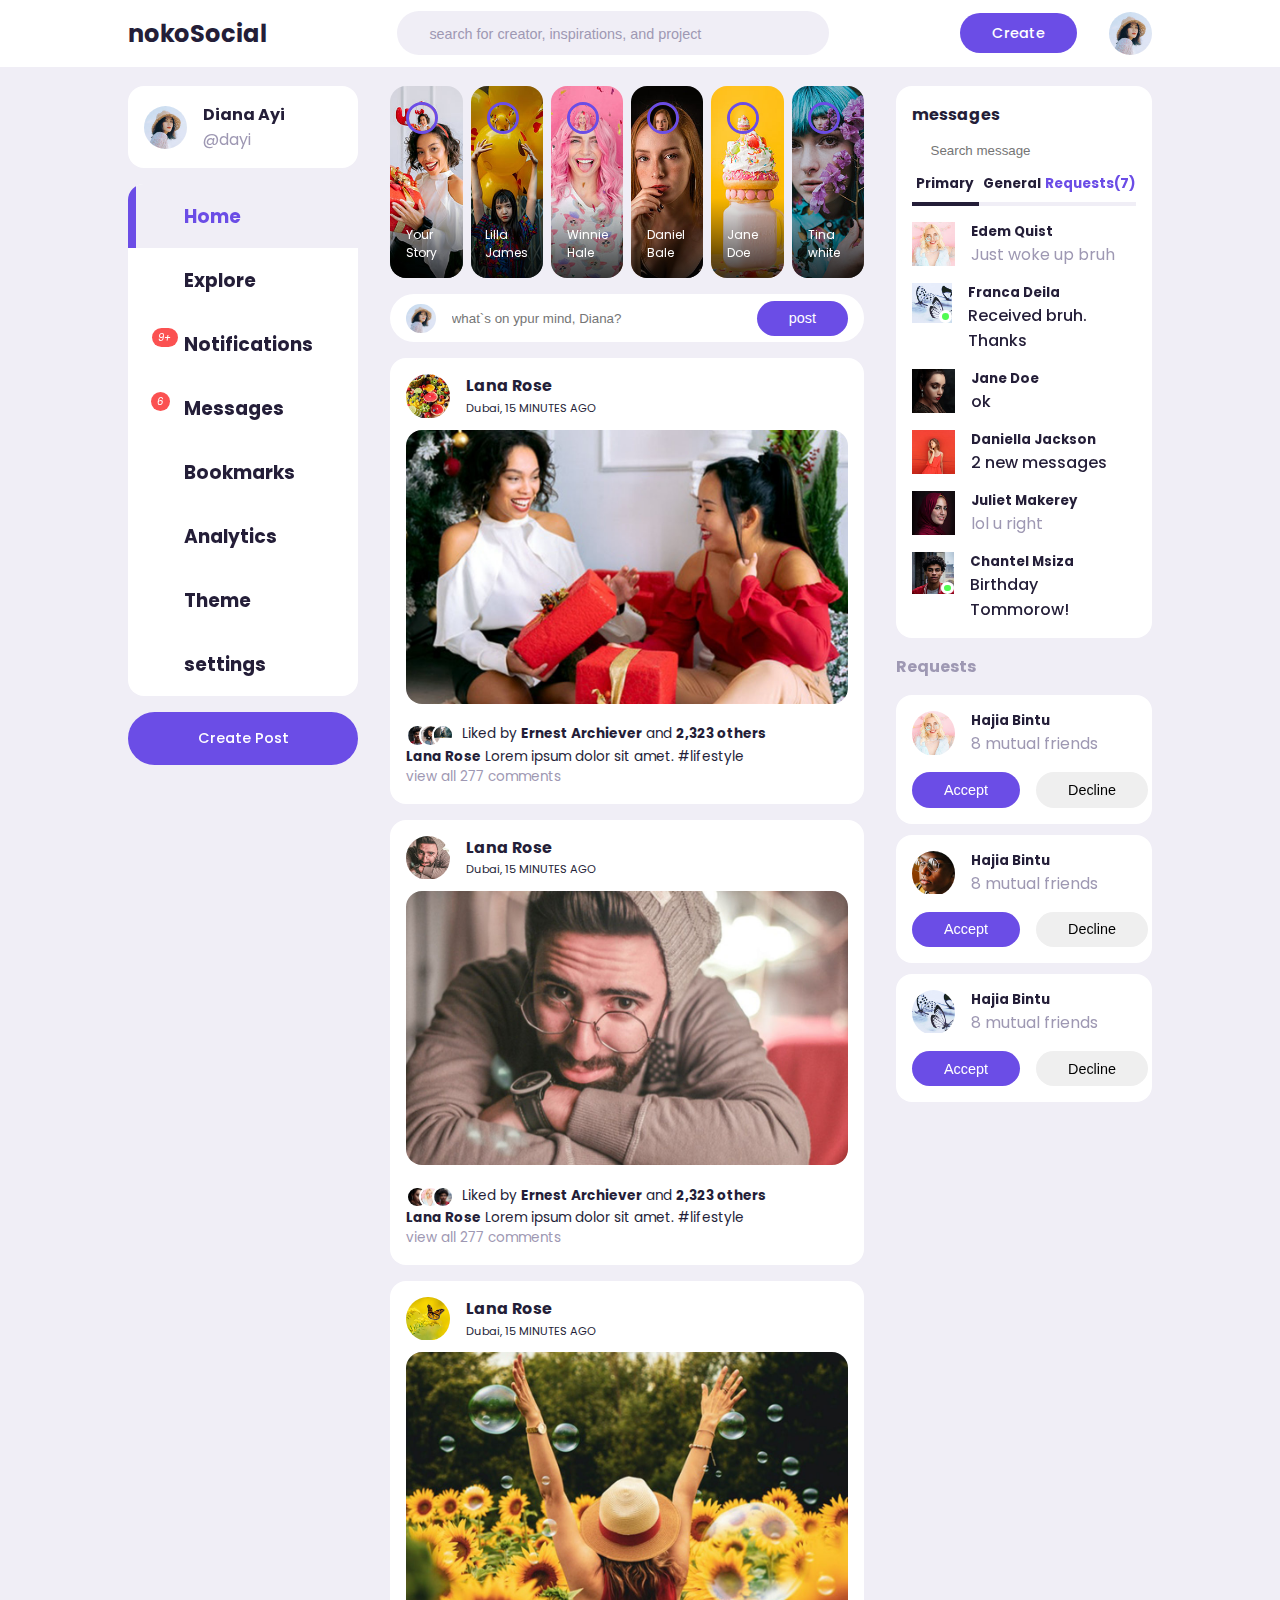
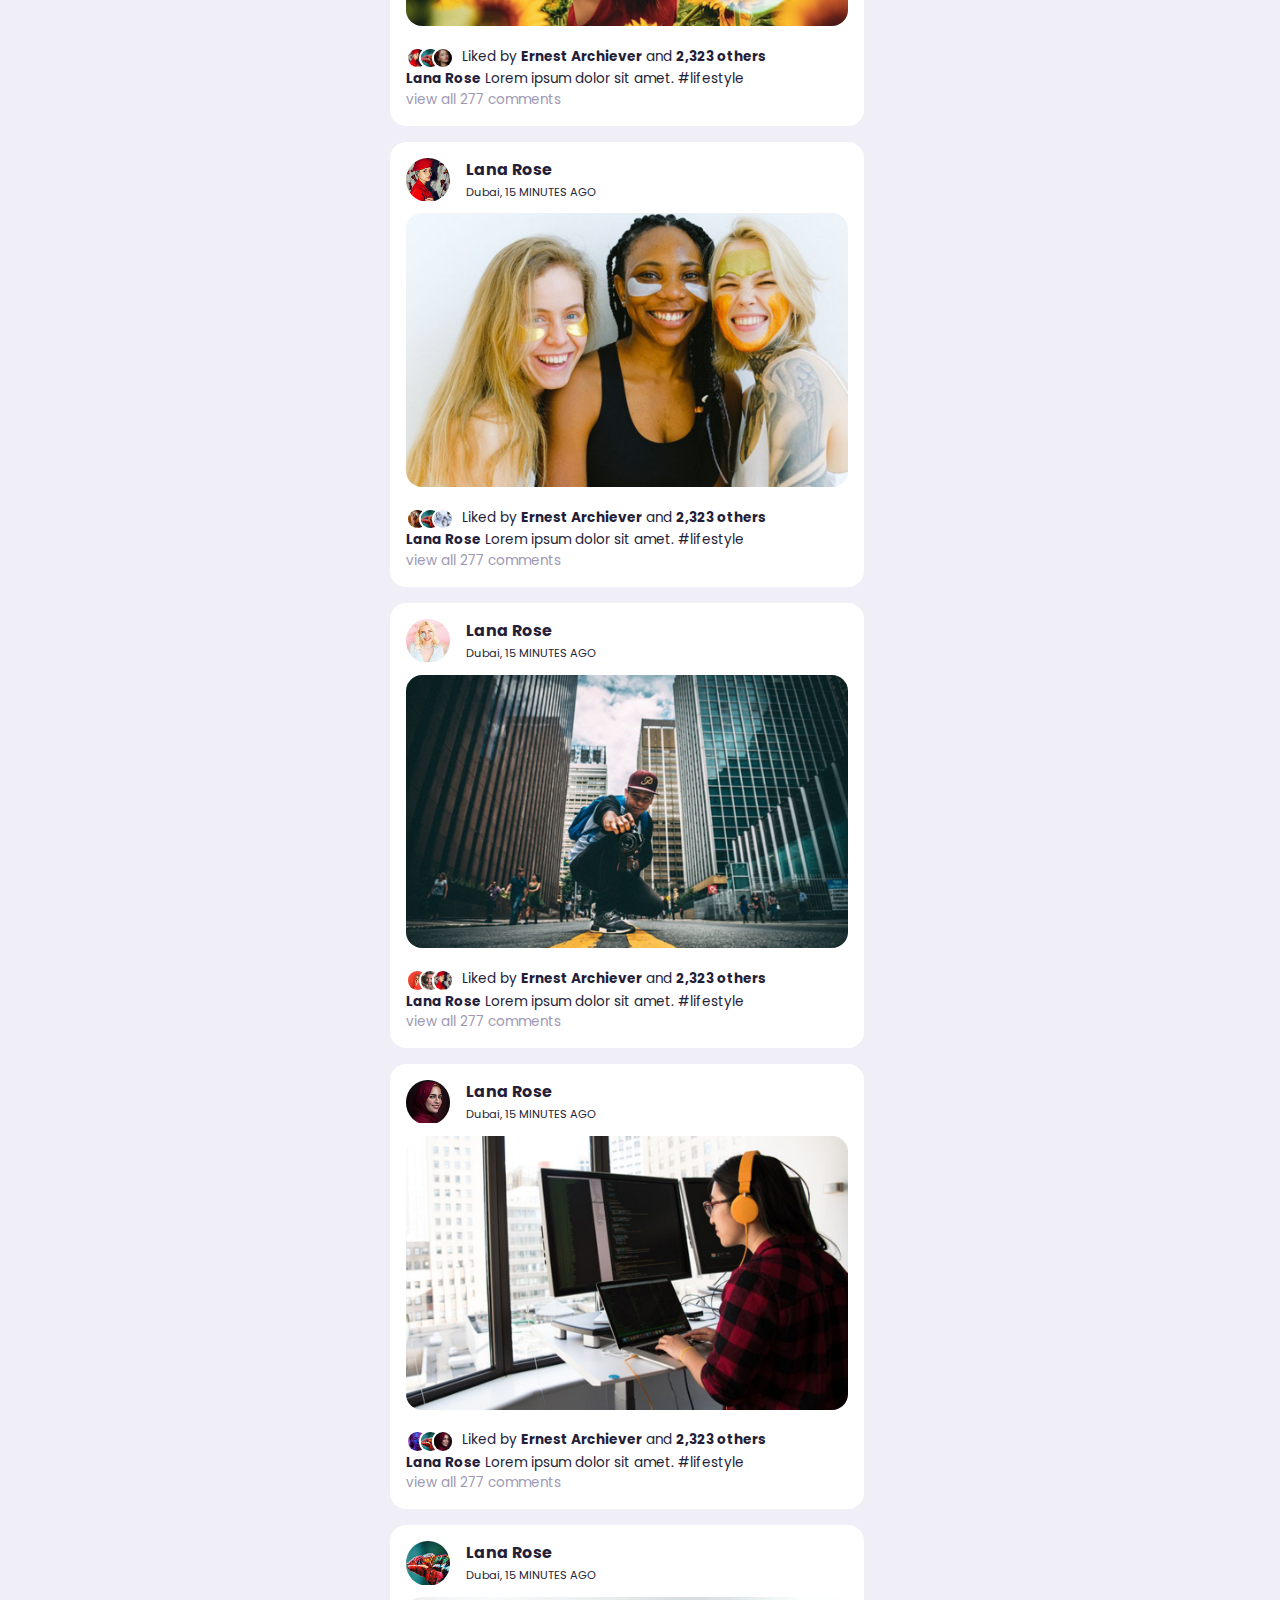
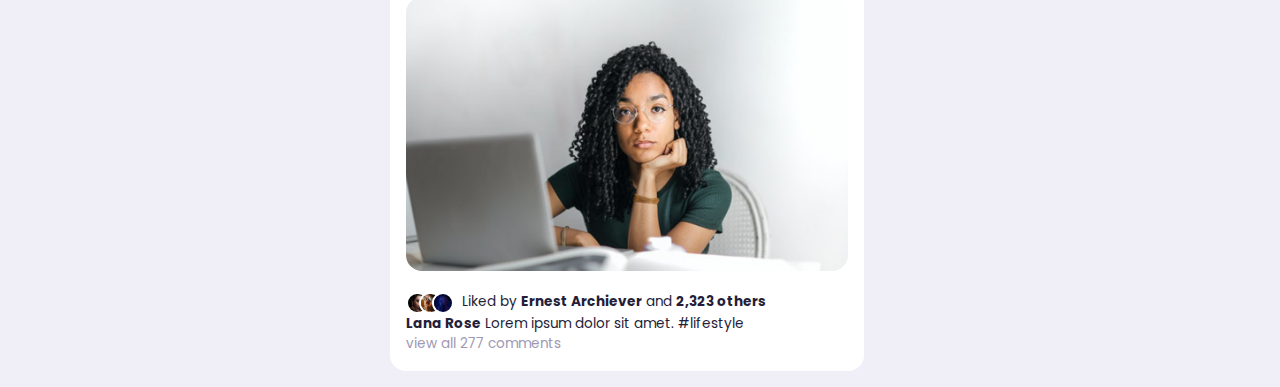
==== commit f5ba9b7d: "initial commit" ====
--- a/index.html
+++ b/index.html
@@ -5,7 +5,7 @@
         <meta http-equiv="X-UA-Compatible" content="IE=edge">
         <meta name="viewport" content="width=device-width,intial-scale=1.0">
         <title>nokoSocial-Responsive social Media Website using HTML,CSS and JAVASCRIPT</title>
-        <link rel="stylesheet" href="../style1.css">
+        <link rel="stylesheet" href="style.css">
         <link rel="stylesheet" href="https://unicons.iconscout.com/release/v4.0.8/css/line.css">
     </head>
     <body>
@@ -59,7 +59,7 @@
                         <a class="menu-item" id="notifications">
                             <span>
                                 <i class="uil uil-bell">
-                                    <small class="notification-count">9+</small>
+                                    <small class="notification-count" id="notification-count">9+</small>
                                 </i>
                             </span>
                             <h3>Notifications</h3>
@@ -355,7 +355,7 @@
                             <div class="head">
                                 <div class="user">
                                     <div class="profile-photo">
-                                        <img src="images/profile-15.jpg">
+                                        <img src="images/profile-14.jpg">
                                     </div>
                                     <div class="info">
                                         <h3>Lana Rose</h3>
@@ -389,13 +389,13 @@
                             </div>
                             <div class="liked-by">
                                 <span>
-                                    <img src="images/Snapchat-79531808.jpg>">
-                                </span>
-                                <span>
-                                    <img src="images/Snapchat-79531808.jpg>">
-                                </span>
-                                <span>
-                                    <img src="images/Snapchat-79531808.jpg>">
+                                    <img src="images/profile-16.jpg">
+                                </span>
+                                <span>
+                                    <img src="images/profile-19.jpg">
+                                </span>
+                                <span>
+                                    <img src="images/profile-6.jpg">
                                 </span>
                                 <p>
                                     Liked by
@@ -421,7 +421,7 @@
                             <div class="head">
                                 <div class="user">
                                     <div class="profile-photo">
-                                        <img src="images/Snapchat-456088513.jpg">
+                                        <img src="images/profile-16.jpg">
                                     </div>
                                     <div class="info">
                                         <h3>Lana Rose</h3>
@@ -433,7 +433,7 @@
                                 </span>
                             </div>
                             <div class="photo">
-                                <img src="images/Snapchat-687072204.jpg" alt="">
+                                <img src="images/feed-4.jpg">
                             </div>
                             <div class="action-buttons">
                                 <div class="interaction-buttons">
@@ -455,13 +455,13 @@
                             </div>
                             <div class="liked-by">
                                 <span>
-                                    <img src="images/Snapchat-79531808.jpg>">
-                                </span>
-                                <span>
-                                    <img src="images/Snapchat-79531808.jpg>">
-                                </span>
-                                <span>
-                                    <img src="images/Snapchat-79531808.jpg>">
+                                    <img src="images/profile-18.jpg">
+                                </span>
+                                <span>
+                                    <img src="images/profile-19.jpg">
+                                </span>
+                                <span>
+                                    <img src="images/profile-2.jpg">
                                 </span>
                                 <p>
                                     Liked by
@@ -487,7 +487,7 @@
                             <div class="head">
                                 <div class="user">
                                     <div class="profile-photo">
-                                        <img src="images/Snapchat-456088513.jpg">
+                                        <img src="images/profile-17.jpg">
                                     </div>
                                     <div class="info">
                                         <h3>Lana Rose</h3>
@@ -499,7 +499,7 @@
                                 </span>
                             </div>
                             <div class="photo">
-                                <img src="images/Snapchat-687072204.jpg" alt="">
+                                <img src="images/feed-5.jpg" alt="">
                             </div>
                             <div class="action-buttons">
                                 <div class="interaction-buttons">
@@ -521,13 +521,13 @@
                             </div>
                             <div class="liked-by">
                                 <span>
-                                    <img src="images/Snapchat-79531808.jpg>">
-                                </span>
-                                <span>
-                                    <img src="images/Snapchat-79531808.jpg>">
-                                </span>
-                                <span>
-                                    <img src="images/Snapchat-79531808.jpg>">
+                                    <img src="images/profile-5.jpg">
+                                </span>
+                                <span>
+                                    <img src="images/profile-15.jpg">
+                                </span>
+                                <span>
+                                    <img src="images/profile-16.jpg">
                                 </span>
                                 <p>
                                     Liked by
@@ -553,7 +553,7 @@
                             <div class="head">
                                 <div class="user">
                                     <div class="profile-photo">
-                                        <img src="images/Snapchat-456088513.jpg">
+                                        <img src="images/profile-20.jpg">
                                     </div>
                                     <div class="info">
                                         <h3>Lana Rose</h3>
@@ -565,7 +565,7 @@
                                 </span>
                             </div>
                             <div class="photo">
-                                <img src="images/Snapchat-687072204.jpg" alt="">
+                                <img src="images/feed-6.jpg">
                             </div>
                             <div class="action-buttons">
                                 <div class="interaction-buttons">
@@ -587,13 +587,13 @@
                             </div>
                             <div class="liked-by">
                                 <span>
-                                    <img src="images/Snapchat-79531808.jpg>">
-                                </span>
-                                <span>
-                                    <img src="images/Snapchat-79531808.jpg>">
-                                </span>
-                                <span>
-                                    <img src="images/Snapchat-79531808.jpg>">
+                                    <img src="images/profile-10.jpg">
+                                </span>
+                                <span>
+                                    <img src="images/profile-19.jpg">
+                                </span>
+                                <span>
+                                    <img src="images/profile-20.jpg">
                                 </span>
                                 <p>
                                     Liked by
@@ -619,7 +619,7 @@
                             <div class="head">
                                 <div class="user">
                                     <div class="profile-photo">
-                                        <img src="images/Snapchat-456088513.jpg">
+                                        <img src="images/profile-19.jpg">
                                     </div>
                                     <div class="info">
                                         <h3>Lana Rose</h3>
@@ -631,7 +631,7 @@
                                 </span>
                             </div>
                             <div class="photo">
-                                <img src="images/Snapchat-687072204.jpg" alt="">
+                                <img src="images/feed-7.jpg">
                             </div>
                             <div class="action-buttons">
                                 <div class="interaction-buttons">
@@ -653,13 +653,13 @@
                             </div>
                             <div class="liked-by">
                                 <span>
-                                    <img src="images/Snapchat-79531808.jpg>">
-                                </span>
-                                <span>
-                                    <img src="images/Snapchat-79531808.jpg>">
-                                </span>
-                                <span>
-                                    <img src="images/Snapchat-79531808.jpg>">
+                                    <img src="images/profile-12.jpg">
+                                </span>
+                                <span>
+                                    <img src="images/profile-18.jpg">
+                                </span>
+                                <span>
+                                    <img src="images/profile-7.jpg">
                                 </span>
                                 <p>
                                     Liked by
@@ -684,6 +684,7 @@
                     <!-----------------------------------END OF FEEDS--------------------------------->
                 </div>
                 <!-- ******************************** END OF MIDDLE************************************* -->
+                <!-- ******************************** RIGHT ************************************* -->
                 <div class="right">
                     <div class="messages">
                         <div class="heading">
@@ -693,7 +694,7 @@
                         <!------------SEARCH BAR------------>
                         <div class="search-bar">
                             <i class="uil uil-search"></i>
-                            <input type="search" placeholder="Search message" id="message-search">
+                            <input type="search" placeholder="     Search message" id="message-search">
                         </div>
                         <!------------MESSAGE CATEGORY------------>
                         <div class="category">
@@ -703,8 +704,8 @@
                         </div>
                         <!------------ MESSAGE ------------>
                         <div class="message">
-                            <div class="profile-picture">
-                                <img src="images/Snapchat-687072204.jpg">
+                            <div class="profile-photo">
+                                <img src="images/profile-17.jpg">
                             </div>
                             <div class="message-body">
                                 <h5>Edem Quist</h5>
@@ -712,8 +713,8 @@
                             </div>
                         </div>
                         <div class="message">
-                            <div class="profile-picture">
-                                <img src="images/Snapchat-687072204.jpg">
+                            <div class="profile-photo">
+                                <img src="images/profile-2.jpg">
                                 <div class="active"></div>
                             </div>
                             <div class="message-body">
@@ -722,8 +723,8 @@
                             </div>
                         </div>
                         <div class="message">
-                            <div class="profile-picture">
-                                <img src="images/Snapchat-687072204.jpg">
+                            <div class="profile-photo">
+                                <img src="images/profile-12.jpg">
                             </div>
                             <div class="message-body">
                                 <h5>Jane Doe</h5>
@@ -731,8 +732,8 @@
                             </div>
                         </div>
                         <div class="message">
-                            <div class="profile-picture">
-                                <img src="images/Snapchat-687072204.jpg">
+                            <div class="profile-photo">
+                                <img src="images/profile-5.jpg">
                             </div>
                             <div class="message-body">
                                 <h5>Daniella Jackson</h5>
@@ -740,8 +741,8 @@
                             </div>
                         </div>
                         <div class="message">
-                            <div class="profile-picture">
-                                <img src="images/Snapchat-687072204.jpg">
+                            <div class="profile-photo">
+                                <img src="images/profile-20.jpg">
                             </div>
                             <div class="message-body">
                                 <h5>Juliet Makerey</h5>
@@ -749,8 +750,8 @@
                             </div>
                         </div>
                         <div class="message">
-                            <div class="profile-picture">
-                                <img src="images/Snapchat-687072204.jpg">
+                            <div class="profile-photo">
+                                <img src="images/profile-11.jpg">
                                 <div class="active"></div>
                             </div>
                             <div class="message-body">
@@ -766,7 +767,7 @@
                         <div class="request">
                             <div class="info">
                                 <div class="profile-photo">
-                                    <img src="images/Snapchat-1316439175.jpg">
+                                    <img src="images/profile-17.jpg">
                                 </div>
                                 <div>
                                     <h5>Hajia Bintu</h5>
@@ -783,7 +784,7 @@
                         <div class="request">
                             <div class="info">
                                 <div class="profile-photo">
-                                    <img src="images/Snapchat-1316439175.jpg">
+                                    <img src="images/profile-18.jpg">
                                 </div>
                                 <div>
                                     <h5>Hajia Bintu</h5>
@@ -800,7 +801,7 @@
                         <div class="request">
                             <div class="info">
                                 <div class="profile-photo">
-                                    <img src="images/Snapchat-1316439175.jpg">
+                                    <img src="images/profile-2.jpg">
                                 </div>
                                 <div>
                                     <h5>Hajia Bintu</h5>
@@ -816,7 +817,66 @@
                         </div>
                     </div>
                 </div>
+                 <!-- ******************************** END OF RIGHT************************************* -->
             </div>
         </main>
+        
+        <!-- ******************************** THEME CUSTOMIZATION ************************************* -->
+        <div class="customize-theme">
+            <div class="card">
+               <h2>Customize your view</h2>
+               <p class="text-muted">Manage your font size, color,and background.</p>
+       
+                    <!-- FONT SIZE -->
+               <div  class="font-size">
+                   <h4>Font size</h4>
+                 <div>
+                       <h6>Aa</h6>
+                    <div class="choose-size">
+                       <span class="font-size-1"></span>
+                       <span class="font-size-2 active"></span>
+                       <span class="font-size-3"></span>
+                       <span class="font-size-4"></span>
+                       <span class="font-size-5"></span>
+                    </div>
+                    <h3>Aa</h3>
+                 </div>
+               </div>
+       
+                          <!-- PRIMARY COLORS -->
+               <div class="color">
+                   <h4>Color</h4>
+                   <div  class="choose-color">
+                       <span class="color-1 active"></span>
+                       <span class="color-2"></span>
+                       <span class="color-3"></span>
+                       <span class="color-4"></span>
+                       <span class="color-5"></span>
+                   </div>
+               </div>
+       
+                         <!-- BACKGROUND COLORS -->
+               <div class="background">
+                   <h4>Background</h4>
+                   <div class="choose-bg">
+                       <div class="bg-1 active">
+                           <span></span>
+                           <h5 for="bg-1">Light</h5>
+                       </div>
+                       <div class="bg-2">
+                           <span></span>
+                           <h5>Dim</h5>
+                       </div>
+                       <div class="bg-3">
+                           <span></span>
+                           <h5 for="bg-3">Light Out</h5>
+                       </div>
+                   </div>
+               </div> 
+            </div>
+        </div>
+
+
+        <script src="index.js"></script>
     </body>
 </html>
--- a/style.css
+++ b/style.css
@@ -0,0 +1,767 @@
+@import url('https://fonts.googleapis.com/css2?family=Poppins:wght@300;400;500;600&display=swap');
+
+:root {
+    --color-dark: hsl(252, 30%, 17%);
+    --color-white: hsl(252, 30%, 100%);
+    --color-light: hsl(252, 30%, 95%);
+    --color-gray: hsl(252, 15%, 65%);
+    --color-primary: hsl(252, 75%, 60%);
+    --color-secondary: hsl(252, 100%, 90%);
+    --color-success: hsl(120, 95%, 65%);
+    --color-black: hsl(252, 30%, 10%);
+    --color-danger: hsl(0, 95%, 65%);
+
+    --border-radius: 2rem;
+    --card-border-radius: 1rem;
+    --btn-padding: 0.6rem 2rem;
+    --search-padding: 0.6rem 1rem;
+    --card-padding: 1rem;
+
+    --sticky-top-left: 5.4rem;
+    --sticky-top-right: -18rem;
+}
+
+*,
+*::before,
+*::after {
+    margin: 0;
+    padding: 0;
+    outline: 0;
+    box-sizing: border-box;
+    text-decoration: none;
+    list-style: none;
+    border: none;
+}
+
+body {
+    font-family: 'Poppins', sans-serif;
+    color: var(--color-dark);
+    background-color: var(--color-light);
+    overflow-x: hidden;
+}
+
+/* general style */
+.container {
+    width: 80%;
+    margin: 0 auto;
+}
+
+.profile-photo {
+    width: 2.7rem;
+    aspect-ratio: 1/1;
+    border-radius: 50%;
+    overflow: hidden;
+}
+
+img {
+    display: block;
+    width: 100%;
+}
+
+.btn {
+    display: inline-block;
+    padding: var(--btn-padding);
+    font-weight: 500;
+    border-radius: var(--border-radius);
+    cursor: pointer;
+    transition: all 300ms ease;
+    font-size: 0.9rem;
+}
+
+.btn:hover {
+    opacity: 0.8;
+}
+
+.btn-primary {
+    background-color: var(--color-primary);
+    color: white;
+}
+
+.text-bold {
+    font-weight: 500;
+}
+
+.text-muted {
+    color: var(--color-gray);
+}
+
+/* NAVBAR */
+nav {
+    width: 100%;
+    background-color: var(--color-white);
+    padding: 0.7rem 0;
+    position: fixed;
+    top: 0;
+    z-index: 10;
+}
+
+nav .container {
+    display: flex;
+    align-items: center;
+    justify-content: space-between;
+}
+
+nav .search-bar {
+    background: var(--color-light);
+    border-radius: var(--border-radius);
+    padding: var(--search-padding);
+}
+
+nav .search-bar input[type="search"] {
+    background: transparent;
+    width: 30vw;
+    margin-left: 1rem;
+    font-size: 0.9rem;
+    color: var(--color-dark);
+}
+
+nav .search-bar input[type="search"]::placeholder {
+    color: var(--color-gray);
+}
+
+nav .create {
+    display: flex;
+    align-items: center;
+    gap: 2rem;
+}
+
+/************** MAIN ******************/
+
+main {
+    position: relative;
+    top: 5.4rem;
+}
+
+main .container {
+    display: grid;
+    grid-template-columns: 18vw auto 20vw;
+    column-gap: 2rem;
+    position: relative;
+}
+
+/************** LEFT ******************/
+
+main .container .left {
+    height: max-content;
+    position: sticky;
+    top: var(--sticky-top-left);
+}
+
+main .container .left .profile {
+    padding: var(--card-padding);
+    background: var(--color-white);
+    border-radius: var(--card-border-radius);
+    display: flex;
+    align-items: center;
+    column-gap: 1rem;
+    width: 100%;
+}
+
+/************** SIDEBAR ******************/
+
+.left .sidebar {
+    margin-top: 1rem;
+    background: var(--color-white);
+    border-radius: var(--card-border-radius);
+}
+
+.left .sidebar .menu-item {
+    display: flex;
+    align-items: center;
+    height: 4rem;
+    cursor: pointer;
+    translate: all 300ms ease;
+    position: relative;
+}
+
+.left .sidebar .menu-item:hover {
+    background: var(--color-light);
+}
+
+.left .sidebar i {
+    font-style: 1.6rem;
+    color: var(--color-gray);
+    margin-left: 2rem;
+    position: relative;
+}
+
+.left .sidebar .menu-item i .notification-count {
+    background: var(--color-danger);
+    position: absolute;
+    color: white;
+    font-size: x-small;
+    padding: 0.1rem 0.4rem;
+    border-radius: 0.8rem;
+    top: -0.3rem;
+    right: -0.6rem;
+    width: fit-content;
+}
+
+.left .sidebar .menu-item i #notification-count {
+    right: -1.1rem;
+}
+
+.left .sidebar h3 {
+    margin-left: 1.5rem;
+    font-style: 1rem;
+}
+
+.left .sidebar .active {
+    background: var(--color-light);
+}
+
+.left .sidebar .active i,
+.left .sidebar .active h3 {
+    color: var(--color-primary);
+}
+
+.left .sidebar .active::before {
+    content: "";
+    display: block;
+    width: 0.5rem;
+    height: 100%;
+    position: absolute;
+    background: var(--color-primary);
+}
+
+.left .sidebar .menu-item:first-child.active {
+    border-top-left-radius: var(--card-border-radius);
+    overflow: hidden;
+}
+
+.left .sidebar .menu-item:last-child.active {
+    border-bottom-left-radius: var(--card-border-radius);
+    overflow: hidden;
+}
+
+.left .btn {
+    margin-top: 1rem;
+    margin-bottom: 1rem;
+    width: 100%;
+    text-align: center;
+    padding: 1rem 0;
+}
+
+/************** NOTIFICATION POPUP ******************/
+
+.left .notification-popup {
+    position: absolute;
+    top: 0;
+    left: 110%;
+    width: 30rem;
+    background: var(--color-white);
+    border-radius: var(--card-border-radius);
+    padding: var(--card-padding);
+    box-shadow: 0 0 2rem hsl(var(--color-primary), 75%, 60% 25%);
+    z-index: 8;
+    display: none;
+}
+
+.left .notification-popup::before {
+    content: "";
+    width: 1.2rem;
+    height: 1.2rem;
+    display: block;
+    background: var(--color-white);
+    position: absolute;
+    left: -0.6rem;
+    transform: rotate(45deg);
+}
+
+.left .notification-popup>div {
+    display: flex;
+    align-items: start;
+    gap: 1rem;
+    margin-bottom: 1rem;
+}
+
+.left .notification-popup small {
+    display: block;
+}
+
+/************** MIDDLE ******************/
+.middle .stories {
+    display: flex;
+    justify-content: space-between;
+    height: 12rem;
+    gap: 0.5rem;
+
+}
+
+.middle .stories .story {
+    padding: var(--card-padding);
+    border-radius: var(--card-border-radius);
+    display: flex;
+    flex-direction: column;
+    justify-content: space-between;
+    align-items: center;
+    color: white;
+    font-size: 0.75rem;
+    width: 100%;
+    position: relative;
+    overflow: hidden;
+}
+
+.middle .stories .story::before {
+    content: "";
+    display: block;
+    width: 100%;
+    height: 5rem;
+    background: linear-gradient(transparent, rgb(0, 0, 0, 0.75));
+    position: absolute;
+    bottom: 0;
+}
+
+.middle .stories .story .name {
+    z-index: 2;
+}
+
+.middle .stories .story:nth-child(1) {
+    background: url('images/story-1.jpg') no-repeat center center/cover;
+}
+
+.middle .stories .story:nth-child(2) {
+    background: url('images/story-2.jpg') no-repeat center center/cover;
+}
+
+.middle .stories .story:nth-child(3) {
+    background: url('images/story-3.jpg') no-repeat center center/cover;
+}
+
+.middle .stories .story:nth-child(4) {
+    background: url('images/story-4.jpg') no-repeat center center/cover;
+}
+
+.middle .stories .story:nth-child(5) {
+    background: url('images/story-5.jpg') no-repeat center center/cover;
+}
+
+.middle .stories .story:nth-child(6) {
+    background: url('images/story-6.jpg') no-repeat center center/cover;
+}
+
+.middle .story .profile-photo {
+    width: 2rem;
+    height: 2rem;
+    align-self: start;
+    border: 3px solid var(--color-primary);
+}
+
+/************** CREATE POST ******************/
+.middle .create-post {
+    width: 100%;
+    display: flex;
+    align-items: center;
+    justify-content: space-between;
+    margin-top: 1rem;
+    background: var(--color-white);
+    padding: 0.4rem var(--card-padding);
+    border-radius: var(--border-radius);
+}
+
+.middle .create-post input[type='text'] {
+    justify-self: start;
+    width: 100%;
+    padding-left: 1rem;
+    background: transparent;
+    color: var(--color-dark);
+    margin-right: 1rem;
+}
+
+/************** FEEDS ******************/
+.middle .feeds .feed {
+    background: var(--color-white);
+    border-radius: var(--card-border-radius);
+    padding: var(--card-padding);
+    margin: 1rem 0;
+    font-size: 0.85rem;
+    line-height: 1.5;
+}
+
+.middle .feed .head {
+    display: flex;
+    justify-content: space-between;
+}
+
+.middle .feed .user {
+    display: flex;
+    gap: 1rem;
+}
+
+.middle .feed .photo {
+    border-radius: var(--card-border-radius);
+    overflow: hidden;
+    margin: 0.7rem 0;
+}
+
+.middle .feed .action-buttons {
+    display: flex;
+    justify-content: space-between;
+    align-items: center;
+    font-size: 1.4rem;
+    margin: 0.6rem;
+}
+
+.middle .liked-by {
+    display: flex;
+}
+
+.middle .liked-by span {
+    width: 1.4rem;
+    height: 1.4rem;
+    display: block;
+    border-radius: 50%;
+    overflow: hidden;
+    border: 2px solid var(--color-white);
+    margin-left: -0.6rem;
+}
+
+.middle .liked-by span:first-child {
+    margin: 0;
+}
+
+.middle .liked-by p {
+    margin-left: 0.5rem;
+}
+
+/************** RIGHT ******************/
+main .container .right {
+    height: max-content;
+    position: sticky;
+    top: var(--sticky-top-right);
+    bottom: 0;
+}
+
+.right .messages {
+    background: var(--color-white);
+    border-radius: var(--card-border-radius);
+    padding: var(--card-padding);
+}
+
+.right .messages .heading {
+    display: flex;
+    align-items: center;
+    justify-content: space-between;
+    margin-bottom: 1rem;
+}
+
+.right .messages i {
+    font-size: 1.4rem;
+}
+
+.right .messages .search-bar {
+    display: flex;
+    margin-bottom: 1rem;
+}
+
+.right .messages .category {
+    display: flex;
+    justify-content: space-between;
+    margin-bottom: 1rem;
+}
+
+.right .messages .category h6 {
+    width: 100%;
+    text-align: center;
+    border-bottom: 4px solid var(--color-light);
+    padding-bottom: 0.5rem;
+    font-size: 0.85rem;
+}
+
+.right .messages .category .active {
+    border-color: var(--color-dark);
+}
+
+.right .messages .message-requests {
+    color: var(--color-primary);
+}
+
+.right .messages .message {
+    display: flex;
+    gap: 1rem;
+    margin-bottom: 1rem;
+    align-items: start;
+}
+
+.right .message .profile-photo {
+    position: relative;
+    overflow: visible;
+}
+
+.right .profile-photo img {
+    margin: 0;
+}
+
+.right .messages .message:last-child {
+    margin: 0;
+}
+
+.right .messages .message p {
+    font-style: 0.8rem;
+}
+
+.right .messages .message .profile-photo .active {
+    width: 0.8rem;
+    height: 0.8rem;
+    border-radius: 50%;
+    border: 3px solid var(--color-white);
+    background: var(--color-success);
+    position: absolute;
+    bottom: 0;
+    right: 0;
+}
+
+/************** FRIEND REQUESTS ******************/
+
+.right .friend-requests {
+    margin-top: 1rem;
+}
+
+.right .friend-requests h4 {
+    color: var(--color-gray);
+    margin: 1rem 0;
+}
+
+.right .request {
+    background: var(--color-white);
+    padding: var(--card-padding);
+    border-radius: var(--card-border-radius);
+    margin-bottom: 0.7rem;
+}
+
+.right .request .info {
+    display: flex;
+    gap: 1rem;
+    margin-bottom: 1rem;
+}
+
+.right .request .action {
+    display: flex;
+    gap: 1rem;
+}
+
+/* THEAME CUSTOMIZATION  */
+.customize-theme {
+    background: rgba(255, 255, 255, 0.5);
+    width: 100vw;
+    height: 100vw;
+    position: fixed;
+    top: 0;
+    left: 0;
+    z-index: 100;
+    text-align: center;
+    display: grid;
+    place-items: center;
+    font-size: 0.9rem;
+    display: none;
+}
+
+.customize-theme .card {
+    background: var(--color-white);
+    padding: 3rem;
+    border-radius: var(--card-border-radius);
+    width: 50%;
+}
+
+/* FONT SIZE */
+
+.customize-theme .font-size {
+    margin-top: 5rem;
+}
+
+.customize-theme .font-size>div {
+    display: flex;
+    justify-content: space-between;
+    align-items: center;
+    background: var(--color-light);
+    padding: var(--search-padding);
+    border-radius: var(--card-border-radius);
+}
+
+.customize-theme .choose-size {
+    background: var(--color-secondary);
+    height: 0.3rem;
+    width: 100%;
+    margin: 0 1rem;
+    display: flex;
+    justify-content: space-between;
+    align-items: center;
+}
+
+.customize-theme .choose-size span {
+    width: 1rem;
+    height: 1rem;
+    background: var(--color-secondary);
+    border-radius: 50%;
+    cursor: pointer;
+}
+
+.customize-theme .choose-size span.active {
+    background: var(--color-primary);
+}
+
+/*----- COLOR------- */
+
+.customize-theme .color {
+    margin-top: 2rem;
+}
+
+.customize-theme .choose-color {
+
+    background: var(--color-light);
+    padding: var(--search-padding);
+    border-radius: var(--card-border-radius);
+    display: flex;
+    align-items: center;
+    justify-content: space-between;
+}
+
+.customize-theme .choose-color span {
+    width: 2.2rem;
+    height: 2.2rem;
+    border-radius: 50%;
+}
+
+.customize-theme .choose-color span:nth-child(1) {
+    background-color: hsl(252, 75%, 60%);
+}
+
+.customize-theme .choose-color span:nth-child(2) {
+    background-color: hsl(52, 75%, 60%);
+}
+
+.customize-theme .choose-color span:nth-child(3) {
+    background-color: hsl(352, 75%, 60%);
+}
+
+.customize-theme .choose-color span:nth-child(4) {
+    background-color: hsl(152, 75%, 60%);
+}
+
+.customize-theme .choose-color span:nth-child(5) {
+    background-color: hsl(202, 75%, 60%);
+}
+
+/* ------------BACKGROUND-------- */
+
+.customize-theme .background {
+    margin-top: 2rem;
+}
+
+.customize-theme .choose-bg {
+    display: flex;
+    align-items: center;
+    justify-content: space-between;
+    gap: 1.5rem;
+}
+
+.customize-theme .choose-bg>div {
+    padding: var(--card-padding);
+    width: 100%;
+    display: flex;
+    align-items: center;
+    font-size: 1rem;
+    font-weight: bold;
+    border-radius: 0.4rem;
+    cursor: pointer;
+}
+
+.customize-theme .choose-bg>div.active {
+    border: 2px solid var(--color-primary);
+}
+
+.customize-theme .choose-bg .bg-1 {
+    background: white;
+    color: black;
+}
+
+.customize-theme .choose-bg .bg-2 {
+    background: hsl(252, 30%, 17%);
+    color: white;
+}
+
+.customize-theme .choose-bg .bg-3 {
+    background: hsl(252, 30%, 10%);
+    color: white;
+}
+
+.customize-theme .choose-bg>div span {
+    width: 2rem;
+    height: 2rem;
+    border: 2px solid var(--color-gray);
+    border-radius: 50%;
+    margin-right: 1rem;
+}
+
+/* ----MEDIA QUERIES FOR SMALL LAPTOPS AND BIG TABLETS ----*/
+
+@media screen and (max-width: 1200px) {
+    .container {
+        width: 96%;
+    }
+
+    main .container {
+        grid-template-columns: 5rem auto 30vw;
+        gap: 1rem;
+    }
+
+    .left {
+        width: 5rem;
+        z-index: 5;
+    }
+
+    main .container .left .profile {
+        display: none;
+    }
+
+    .sidebar h3 {
+        display: none;
+    }
+    .left .btn{
+        display: none;
+    }
+}
+
+/* ----MEDIA QUERIES FOR SMALL TABLET AND MOBILE PHONE ----*/
+
+@media screen and (max-width: 992px) {
+    nav .search-bar {
+        display: none;
+    }
+
+    main .container {
+        grid-template-columns: 0 auto 5rem;
+        gap: 0;
+    }
+
+    main .container .left {
+        grid-column: 3/4;
+        position: fixed;
+        bottom: 0;
+        right: 0;
+    }
+
+    /* -------------NOTIFICATION POPUP---------- */
+
+    .left .notification-popup{
+        position: absolute;
+        left: -20rem;
+        width: 20rem;
+    }
+
+    .left .notification-popup::before {
+        display: absolute;
+        top: 1.3rem;
+        left: calc(20rem - 0.6rem);
+        display: block;
+    }
+
+    main .container .middle {
+        grid-column: 1/3;
+    }
+
+    main .container .right {
+        display: none;
+    }
+
+}